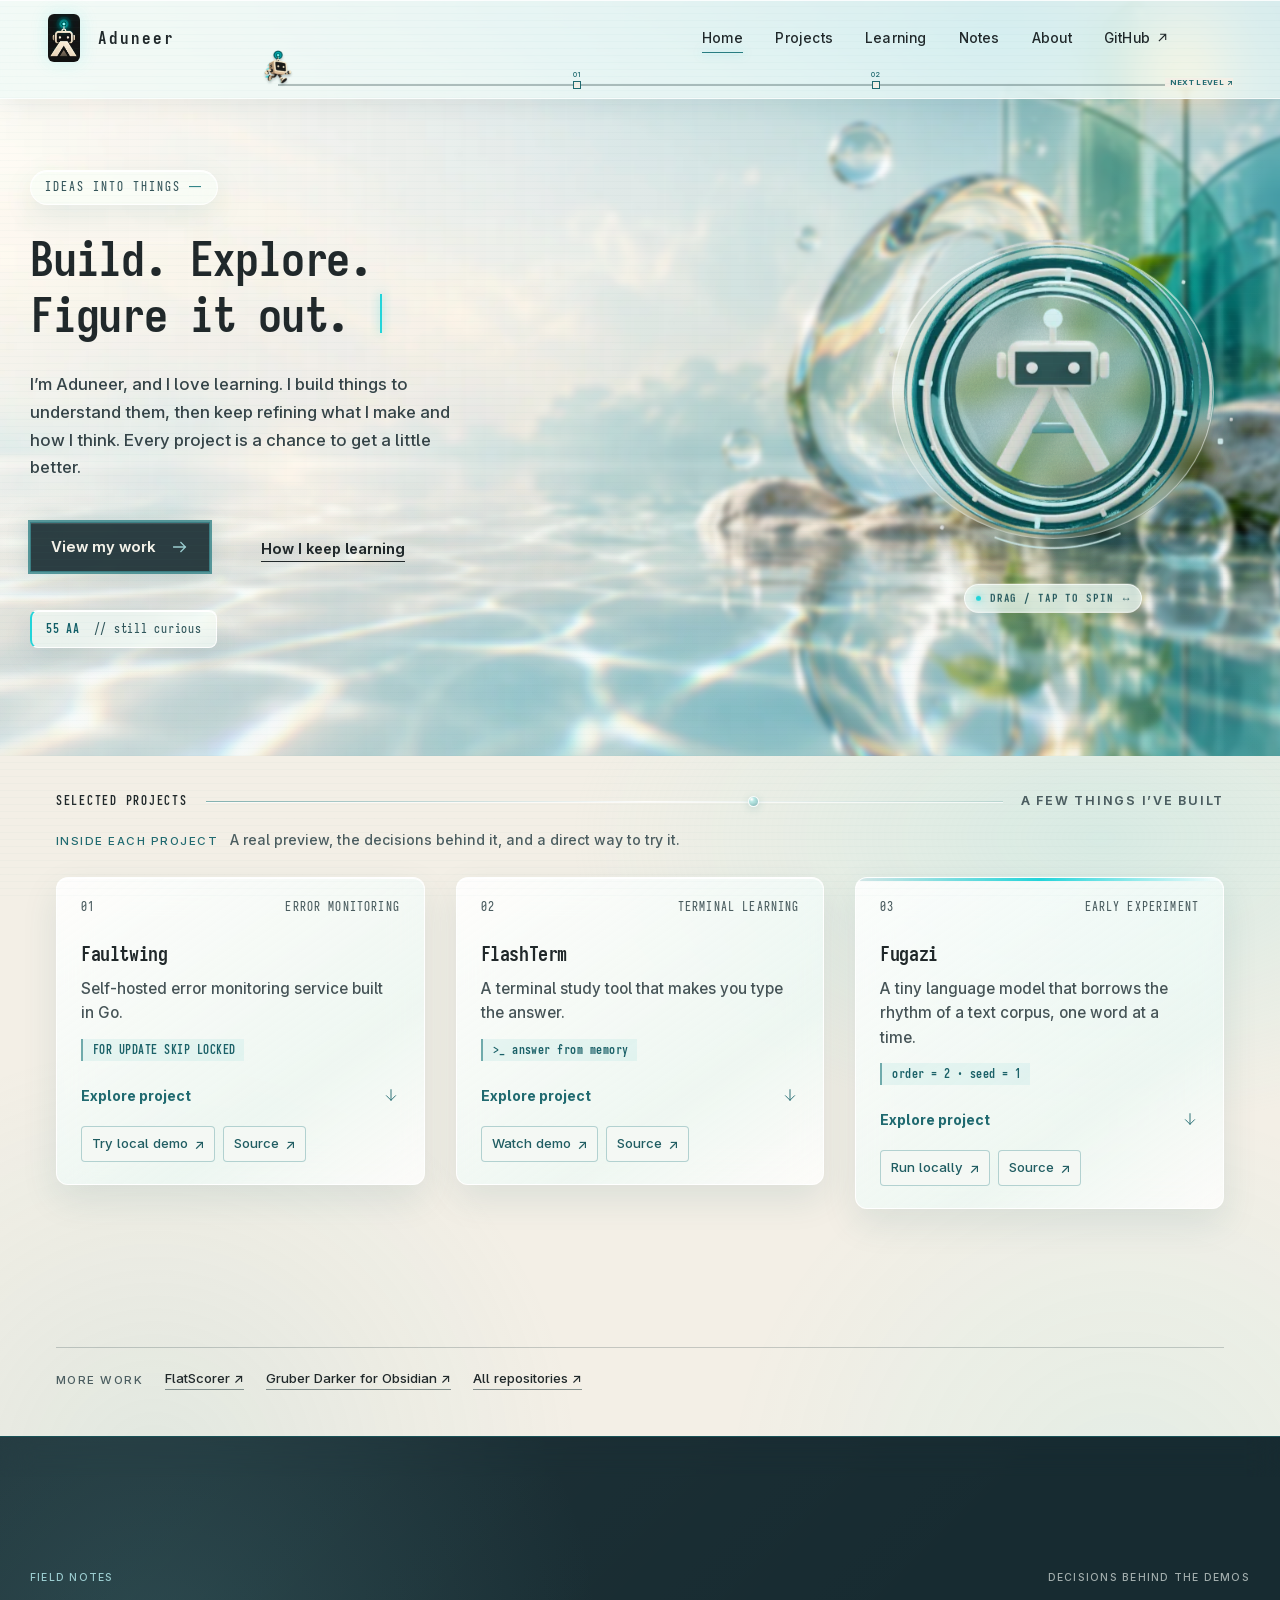
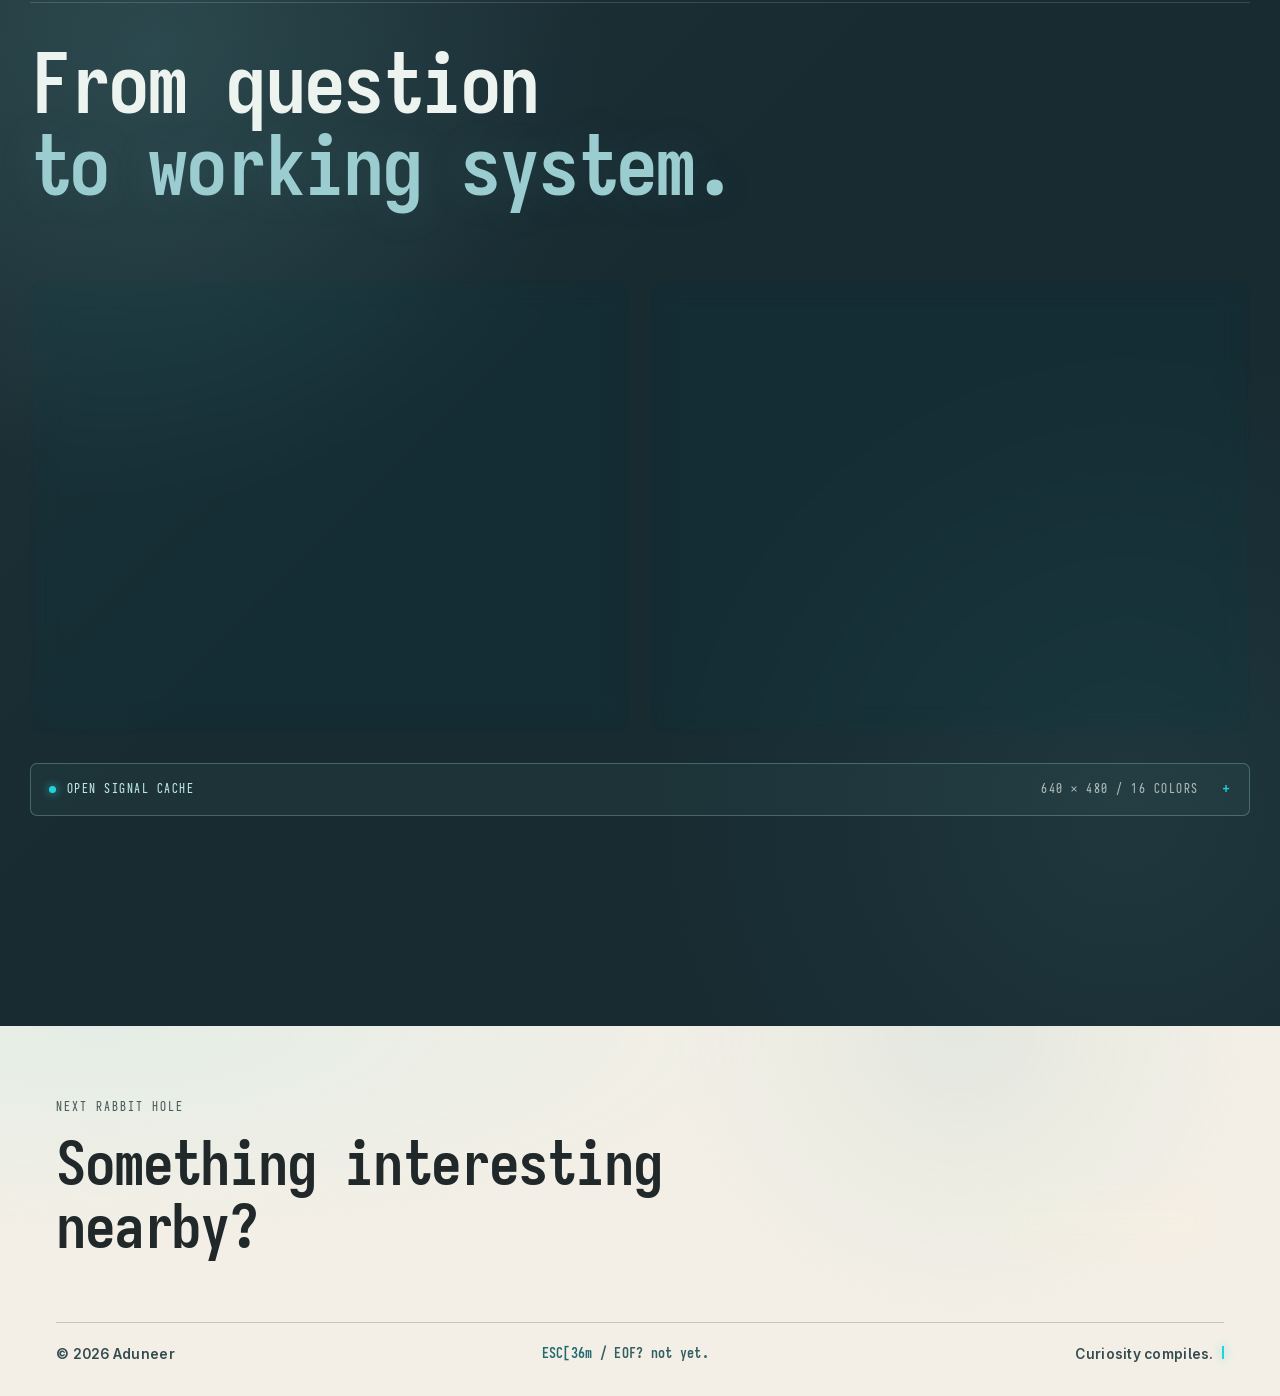
==== index.html @ bfccf795 "Launch personal site" ====
<!doctype html>
<html lang="en" class="no-js">
  <head>
    <meta charset="utf-8" />
    <meta name="viewport" content="width=device-width, initial-scale=1" />
    <meta
      name="description"
      content="Aduneer builds small tools, follows interesting questions, and keeps learning along the way. Explore projects and the work behind them."
    />
    <meta name="theme-color" content="#f3efe6" />
    <meta property="og:type" content="website" />
    <meta property="og:title" content="Aduneer — Build. Explore. Figure it out." />
    <meta
      property="og:description"
      content="Build. Learn. Repeat. Projects, questions, and the work behind them."
    />
    <meta property="og:url" content="https://aduneer.github.io/" />
    <meta property="og:image" content="https://aduneer.github.io/assets/aduneer-social-teal-1200.jpg" />
    <meta property="og:image:width" content="1200" />
    <meta property="og:image:height" content="630" />
    <meta property="og:image:alt" content="Aduneer's teal robot beside the words Build Learn Repeat" />
    <meta name="twitter:card" content="summary_large_image" />
    <link rel="canonical" href="https://aduneer.github.io/" />
    <link rel="icon" href="assets/favicon.svg" type="image/svg+xml" />
    <link rel="preload" href="assets/adwaita-sans.woff2" as="font" type="font/woff2" crossorigin />
    <link
      rel="preload"
      href="assets/aero-hero-1280.webp"
      as="image"
      type="image/webp"
      imagesrcset="assets/aero-hero-640.webp 640w, assets/aero-hero-960.webp 960w, assets/aero-hero-1280.webp 1280w, assets/aero-hero-1672.webp 1672w"
      imagesizes="100vw"
    />
    <link rel="stylesheet" href="styles.css" />
    <script src="script.js" defer></script>
    <title>Aduneer — Build. Explore. Figure it out.</title>
  </head>
  <body>
    <a class="skip-link" href="#main-content">Skip to content</a>

    <header class="site-header" data-header>
      <div class="nav-shell">
        <a class="brand" href="#home" aria-label="Aduneer home">
          <img
            class="brand-mark"
            src="assets/brand-mark-teal.webp"
            width="120"
            height="180"
            alt=""
          />
          <span class="brand-name">Aduneer</span>
        </a>

        <button
          class="menu-toggle"
          type="button"
          aria-controls="primary-navigation"
          aria-expanded="false"
          aria-label="Open navigation"
        >
          <span></span>
          <span></span>
        </button>

        <nav
          class="site-nav"
          id="primary-navigation"
          aria-label="Primary navigation"
        >
          <a href="#home" aria-current="location">Home</a>
          <a href="#projects">Projects</a>
          <a href="learning.html">Learning</a>
          <a href="#notes">Notes</a>
          <a href="#about-dialog" data-dialog-open="about-dialog">About</a>
          <a
            class="external-link"
            href="https://github.com/Aduneer"
            target="_blank"
            rel="noopener noreferrer"
          >
            GitHub
            <svg viewBox="0 0 12 12" aria-hidden="true">
              <path d="M2.5 9.5 9 3M4 2.5h5.5V8" />
            </svg>
            <span class="visually-hidden"> (opens in a new tab)</span>
          </a>
        </nav>
      </div>
      <div class="level-track" data-level-track aria-hidden="true">
        <div class="level-track-inner">
          <span class="level-track-fill" data-track-fill></span>
          <span class="level-stop" style="--stop: 33%"><i>01</i></span>
          <span class="level-stop" style="--stop: 66%"><i>02</i></span>
          <span class="level-finish">NEXT LEVEL ↗</span>
          <span class="mascot-runner" data-runner><img src="assets/mascot-runner-teal.webp" width="807" height="900" alt="" /></span>
        </div>
      </div>
    </header>

    <main id="main-content">
      <section class="hero" id="home" data-nav-section aria-labelledby="hero-title">
        <div class="hero-media" aria-hidden="true">
          <picture>
            <source
              type="image/webp"
              srcset="assets/aero-hero-640.webp 640w, assets/aero-hero-960.webp 960w, assets/aero-hero-1280.webp 1280w, assets/aero-hero-1672.webp 1672w"
              sizes="100vw"
            />
            <img
              src="assets/aero-hero-960.jpg"
              srcset="assets/aero-hero-640.jpg 640w, assets/aero-hero-960.jpg 960w, assets/aero-hero-1280.jpg 1280w, assets/aero-hero-1672.jpg 1672w"
              sizes="100vw"
              width="1672"
              height="941"
              alt=""
              fetchpriority="high"
              decoding="async"
            />
          </picture>
        </div>
        <div class="hero-pointer-light" aria-hidden="true"></div>
        <div class="hero-pixels" data-hero-pixels aria-hidden="true"></div>

        <div class="hero-content">
          <p class="eyebrow">Ideas into things <span>—</span></p>
          <h1 id="hero-title">
            <span class="hero-title-line">Build. Explore.</span>
            <span class="hero-title-line">
              Figure it out. <span class="cursor" aria-hidden="true"></span>
            </span>
          </h1>
          <p class="hero-intro">
            I’m Aduneer, and I love learning. I build things to understand
            them, then keep refining what I make and how I think. Every
            project is a chance to get a little better.
          </p>
          <div class="hero-actions">
            <a class="primary-button" href="#projects">
              View my work
              <svg viewBox="0 0 20 20" aria-hidden="true">
                <path d="M3 10h13M11 5l5 5-5 5" />
              </svg>
            </a>
            <a
              class="text-button"
              href="learning.html"
            >
              How I keep learning
            </a>
          </div>
          <p class="hero-trace"><abbr title="The 55 AA signature at the end of a legacy boot sector">55 AA</abbr><span>// still curious</span></p>
        </div>
        <div class="hero-core" data-hero-core>
          <button class="hero-core-spin" type="button" aria-label="Spin the glass signal core. Drag, tap, or use the arrow keys" data-hero-spin data-sprite="assets/hero-core-sprite.webp">
            <img src="assets/hero-core-poster.webp" width="480" height="480" alt="" draggable="false" />
            <span class="hero-core-frames" aria-hidden="true"></span>
          </button>
          <p class="hero-core-caption"><span class="hero-core-led" aria-hidden="true"></span> DRAG / TAP TO SPIN <span aria-hidden="true">↔</span></p>
        </div>
      </section>

      <section class="projects" id="projects" data-nav-section aria-labelledby="projects-title">
        <button class="rabbit-hole rabbit-left" type="button" data-rabbit aria-hidden="true" aria-label="Catch the rabbit" tabindex="-1"><img class="rabbit" src="assets/rabbit-peek.webp" width="360" height="359" alt="" /><span class="hole"></span></button>
        <div class="projects-shell">
          <div class="section-heading">
            <h2 id="projects-title">Selected projects</h2>
            <span class="section-rule" aria-hidden="true"></span>
            <p>A few things I’ve built</p>
          </div>

          <p class="project-prompt">
            <span>Inside each project</span>
            A real preview, the decisions behind it, and a direct way to try it.
          </p>

          <!-- Project claims are kept deliberately close to the public repository READMEs. -->
          <div class="project-grid">
            <article class="project-card">
              <details class="project-disclosure">
                <summary>
                  <span class="project-card-top">
                    <span class="project-number">01</span>
                    <span class="project-category">Error monitoring</span>
                  </span>
                  <h3>Faultwing</h3>
                  <span class="project-summary">
                    Self-hosted error monitoring service built in Go.
                  </span>
                  <span class="project-trace" aria-hidden="true">FOR UPDATE SKIP LOCKED</span>
                  <span class="project-explore">
                    Explore project
                    <svg viewBox="0 0 24 24" aria-hidden="true">
                      <path d="M12 5v14M6 13l6 6 6-6" />
                    </svg>
                  </span>
                </summary>

                <div class="project-details">
                  <p class="project-detail-intro">
                    <span>Why it exists</span>
                    Catch bugs before they infest production.
                  </p>

                  <figure class="project-screenshot">
                    <a href="assets/faultwing-dashboard.webp" target="_blank" rel="noopener noreferrer" aria-label="Open full-size Faultwing dashboard preview in a new tab"><img src="assets/faultwing-dashboard.webp" width="1280" height="762" loading="lazy" decoding="async" alt="Faultwing dashboard with the issue terrarium, issue list, and selected error details" /></a>
                    <figcaption>Faultwing’s local demo dashboard</figcaption>
                  </figure>

                  <div class="project-visual">
                    <p class="visual-label" id="faultwing-flow-label">
                      From exception to issue
                    </p>
                    <ol class="project-flow" aria-labelledby="faultwing-flow-label">
                      <li><span>01</span><strong>App / SDK</strong></li>
                      <li><span>02</span><strong>Go API</strong></li>
                      <li><span>03</span><strong>Worker</strong></li>
                      <li><span>04</span><strong>Issue</strong></li>
                    </ol>
                  </div>

                  <dl class="project-facts">
                    <div>
                      <dt>Built around</dt>
                      <dd>
                        A Go API and worker, PostgreSQL, a React dashboard, and
                        small Go, Python, and Node.js clients.
                      </dd>
                    </div>
                    <div>
                      <dt>Includes</dt>
                      <dd>
                        Error grouping, issue states, realtime dashboard
                        refreshes, and stack-frame links for common editors.
                      </dd>
                    </div>
                    <div>
                      <dt>Current scope</dt>
                      <dd>
                        An early-stage learning project. The local workflow is
                        complete; production deployment and security hardening
                        are not.
                      </dd>
                    </div>
                  </dl>

                </div>
              </details>
              <div class="project-actions">
                <a href="https://github.com/Aduneer/Faultwing#explore-without-an-api" target="_blank" rel="noopener noreferrer">Try local demo <span aria-hidden="true">↗</span><span class="visually-hidden"> (opens in a new tab)</span></a>
                <a href="https://github.com/Aduneer/Faultwing" target="_blank" rel="noopener noreferrer">Source <span aria-hidden="true">↗</span><span class="visually-hidden"> (opens in a new tab)</span></a>
              </div>
            </article>

            <article class="project-card">
              <details class="project-disclosure">
                <summary>
                  <span class="project-card-top">
                    <span class="project-number">02</span>
                    <span class="project-category">Terminal learning</span>
                  </span>
                  <h3>FlashTerm</h3>
                  <span class="project-summary">
                    A terminal study tool that makes you type the answer.
                  </span>
                  <span class="project-trace" aria-hidden="true">&gt;_ answer from memory</span>
                  <span class="project-explore">
                    Explore project
                    <svg viewBox="0 0 24 24" aria-hidden="true">
                      <path d="M12 5v14M6 13l6 6 6-6" />
                    </svg>
                  </span>
                </summary>

                <div class="project-details">
                  <p class="project-detail-intro">
                    <span>Why it exists</span>
                    No multiple choice and no self-grading: produce the answer,
                    or keep working on it.
                  </p>

                  <figure class="project-screenshot project-screenshot-terminal">
                    <a href="assets/flashterm-demo.gif" target="_blank" rel="noopener noreferrer" aria-label="Watch the full FlashTerm demo in a new tab"><img src="assets/flashterm-poster.webp" width="900" height="600" loading="lazy" decoding="async" alt="FlashTerm review showing a Spanish vocabulary card, typed answer, and correct result" /></a>
                    <figcaption>A real review session · click to watch the demo</figcaption>
                  </figure>

                  <div class="project-visual">
                    <p class="visual-label" id="review-schedule-label">
                      Five-box review schedule
                    </p>
                    <ol class="review-track" aria-labelledby="review-schedule-label">
                      <li><span>Box 1</span><strong>1 day</strong></li>
                      <li><span>Box 2</span><strong>3 days</strong></li>
                      <li><span>Box 3</span><strong>7 days</strong></li>
                      <li><span>Box 4</span><strong>14 days</strong></li>
                      <li><span>Box 5</span><strong>30 days</strong></li>
                    </ol>
                  </div>

                  <dl class="project-facts">
                    <div>
                      <dt>Built around</dt>
                      <dd>
                        A C++17 terminal application using plain-text decks and
                        no third-party dependencies.
                      </dd>
                    </div>
                    <div>
                      <dt>Includes</dt>
                      <dd>
                        Leitner scheduling, reverse review, typo tolerance,
                        hints, undo, tags, and progress statistics.
                      </dd>
                    </div>
                    <div>
                      <dt>Deck format</dt>
                      <dd>
                        Custom CSV decks, cloze deletion, and optional image or
                        audio support without a required service account.
                      </dd>
                    </div>
                  </dl>

                </div>
              </details>
              <div class="project-actions">
                <a href="https://github.com/Aduneer/FlashTerm/blob/main/demo/demo.gif" target="_blank" rel="noopener noreferrer">Watch demo <span aria-hidden="true">↗</span><span class="visually-hidden"> (opens in a new tab)</span></a>
                <a href="https://github.com/Aduneer/FlashTerm" target="_blank" rel="noopener noreferrer">Source <span aria-hidden="true">↗</span><span class="visually-hidden"> (opens in a new tab)</span></a>
              </div>
            </article>

            <article class="project-card project-card-experiment">
              <details class="project-disclosure">
                <summary>
                  <span class="project-card-top">
                    <span class="project-number">03</span>
                    <span class="project-category">Early experiment</span>
                  </span>
                  <h3>Fugazi</h3>
                  <span class="project-summary">
                    A tiny language model that borrows the rhythm of a text
                    corpus, one word at a time.
                  </span>
                  <span class="project-trace" aria-hidden="true">order = 2 · seed = 1</span>
                  <span class="project-explore">
                    Explore project
                    <svg viewBox="0 0 24 24" aria-hidden="true">
                      <path d="M12 5v14M6 13l6 6 6-6" />
                    </svg>
                  </span>
                </summary>

                <div class="project-details">
                  <p class="project-detail-intro">
                    <span>Why it exists</span>
                    An early step into AI and ML: seeing what a small,
                    understandable text model can generate.
                  </p>

                  <figure class="project-screenshot project-screenshot-code">
                    <div class="fugazi-terminal">
                      <div class="fugazi-terminal-bar" aria-hidden="true"><span></span><span></span><span></span><strong>FUGAZI / SAMPLE RUN</strong></div>
                      <pre><code><span>$</span> python -m fugazi --seed 1 --sentences 3
We built a platform. Platforms are wonderful because they can do anything.</code></pre>
                    </div>
                    <figcaption>Excerpt from a reproducible run on the bundled sample corpus</figcaption>
                  </figure>

                  <div class="project-visual">
                    <p class="visual-label" id="fugazi-flow-label">From corpus to sentence</p>
                    <ol class="project-flow" aria-labelledby="fugazi-flow-label">
                      <li><span>01</span><strong>Corpus</strong></li>
                      <li><span>02</span><strong>Tokens</strong></li>
                      <li><span>03</span><strong>Contexts</strong></li>
                      <li><span>04</span><strong>Next word</strong></li>
                    </ol>
                  </div>

                  <dl class="project-facts">
                    <div>
                      <dt>Mechanism</dt>
                      <dd>
                        A word-level Markov chain that samples from the words
                        observed after each context in the corpus.
                      </dd>
                    </div>
                    <div>
                      <dt>Includes</dt>
                      <dd>
                        Seeded repeatable runs, a cache keyed to corpus
                        metadata, and clear errors for unusable input.
                      </dd>
                    </div>
                    <div>
                      <dt>Scope</dt>
                      <dd>
                        A classical n-gram experiment that runs on Python's
                        standard library, with its limitations documented.
                      </dd>
                    </div>
                  </dl>

                </div>
              </details>
              <div class="project-actions">
                <a href="https://github.com/Aduneer/Fugazi-bot#usage" target="_blank" rel="noopener noreferrer">Run locally <span aria-hidden="true">↗</span><span class="visually-hidden"> (opens in a new tab)</span></a>
                <a href="https://github.com/Aduneer/Fugazi-bot" target="_blank" rel="noopener noreferrer">Source <span aria-hidden="true">↗</span><span class="visually-hidden"> (opens in a new tab)</span></a>
              </div>
            </article>
          </div>
          <button class="rabbit-hole rabbit-inline" type="button" data-rabbit aria-hidden="true" aria-label="Catch the rabbit" tabindex="-1"><img class="rabbit" src="assets/rabbit-peek.webp" width="360" height="359" alt="" /><span class="hole"></span></button>
          <div class="more-work">
            <span>More work</span>
            <a href="https://github.com/Aduneer/FlatScorer" target="_blank" rel="noopener noreferrer">FlatScorer <span aria-hidden="true">↗</span><span class="visually-hidden"> (opens in a new tab)</span></a>
            <a href="https://github.com/Aduneer/gruber-darker-obsidian" target="_blank" rel="noopener noreferrer">Gruber Darker for Obsidian <span aria-hidden="true">↗</span><span class="visually-hidden"> (opens in a new tab)</span></a>
            <a href="https://github.com/Aduneer?tab=repositories" target="_blank" rel="noopener noreferrer">All repositories <span aria-hidden="true">↗</span><span class="visually-hidden"> (opens in a new tab)</span></a>
          </div>
        </div>
      </section>

      <section class="interlude" id="notes" data-nav-section aria-labelledby="interlude-title">
        <button class="rabbit-hole rabbit-right" type="button" data-rabbit aria-hidden="true" aria-label="Catch the rabbit" tabindex="-1"><img class="rabbit" src="assets/rabbit-peek.webp" width="360" height="359" alt="" /><span class="hole"></span></button>
        <div class="signal-strip" aria-hidden="true">
          <div class="signal-track">
            <div class="signal-group">
              <span>Build small</span><i>✦</i>
              <span>Break it</span><i>✦</i>
              <span>Read the source</span><i>✦</i>
              <span>Follow the signal</span><i>✦</i>
              <span>Ask why</span><i>✦</i>
              <span>Keep learning</span><i>✦</i>
              <span>Try again</span><i>✦</i>
              <span>Make it better</span><i>✦</i>
            </div>
            <div class="signal-group">
              <span>Build small</span><i>✦</i>
              <span>Break it</span><i>✦</i>
              <span>Read the source</span><i>✦</i>
              <span>Follow the signal</span><i>✦</i>
              <span>Ask why</span><i>✦</i>
              <span>Keep learning</span><i>✦</i>
              <span>Try again</span><i>✦</i>
              <span>Make it better</span><i>✦</i>
            </div>
          </div>
        </div>

        <div class="interlude-shell">
          <div class="interlude-kicker reveal">
            <p>Field notes</p>
            <span>Decisions behind the demos</span>
          </div>

          <h2 id="interlude-title" class="reveal" style="--reveal-delay: 80ms">
            From question<br />
            <span>to working system.</span>
          </h2>

          <div class="field-notes">
            <article class="field-note reveal" style="--reveal-delay: 120ms">
              <div class="field-note-index"><span>01 / Faultwing</span><span aria-hidden="true">↗</span></div>
              <div class="field-note-line" aria-hidden="true"><span></span><span></span><span></span></div>
              <h3>Let the worker do the grouping.</h3>
              <p>An incoming exception becomes a durable PostgreSQL job. A Go worker fingerprints and groups it into an issue; workers can claim jobs concurrently with <code>FOR UPDATE SKIP LOCKED</code>. The dashboard refreshes from the authoritative API.</p>
              <a href="https://github.com/Aduneer/Faultwing/blob/main/docs/architecture.md" target="_blank" rel="noopener noreferrer">Read the architecture <span aria-hidden="true">↗</span><span class="visually-hidden"> (opens in a new tab)</span></a>
            </article>

            <article class="field-note reveal" style="--reveal-delay: 190ms">
              <div class="field-note-index"><span>02 / Fugazi</span><span aria-hidden="true">↗</span></div>
              <div class="field-note-chain" aria-hidden="true"><span>two words</span><i>→</i><span>weighted choice</span><i>→</i><span>next word</span></div>
              <h3>The chain remembers only its previous words.</h3>
              <p>Fugazi counts what follows each short context, then samples a path through those transitions. Starting at sentence openings and fixing the random seed make the output easier to read and reproduce. It was one of the experiments that drew me into language modeling.</p>
              <a href="https://github.com/Aduneer/Fugazi-bot#how-it-works" target="_blank" rel="noopener noreferrer">Read how it works <span aria-hidden="true">↗</span><span class="visually-hidden"> (opens in a new tab)</span></a>
            </article>
          </div>

          <details class="signal-cache reveal">
            <summary>
              <span class="signal-cache-led" aria-hidden="true"></span>
              <span>Open signal cache</span>
              <span class="signal-cache-spec">640 × 480 / 16 colors</span>
              <span class="signal-cache-arrow" aria-hidden="true">+</span>
            </summary>
            <div class="signal-cache-screen">
              <p class="signal-cache-command"><span aria-hidden="true">&gt;</span> build / learn / repeat</p>
              <p>A small nod to Terry A. Davis and the handmade world of <a href="https://templeos.org/" target="_blank" rel="noopener noreferrer">TempleOS<span class="visually-hidden"> (opens in a new tab)</span></a>.</p>
              <p class="signal-cache-echo">the pixels glow in the dark<span aria-hidden="true">_</span></p>
            </div>
          </details>
          <button class="rabbit-hole rabbit-inline" type="button" data-rabbit aria-hidden="true" aria-label="Catch the rabbit" tabindex="-1"><img class="rabbit" src="assets/rabbit-peek.webp" width="360" height="359" alt="" /><span class="hole"></span></button>
        </div>
      </section>
    </main>

    <footer class="site-footer">
      <div class="footer-shell">
        <div class="footer-invite reveal">
          <div>
            <p class="eyebrow">Next rabbit hole</p>
            <h2>Something interesting nearby?</h2>
          </div>
          <a
            class="footer-cta"
            href="https://github.com/Aduneer"
            target="_blank"
            rel="noopener noreferrer"
          >
            <span>Find me on GitHub</span>
            <svg viewBox="0 0 24 24" aria-hidden="true">
              <path d="M5 19 19 5M8 5h11v11" />
            </svg>
            <span class="visually-hidden"> (opens in a new tab)</span>
          </a>
        </div>

        <div class="footer-meta">
          <p>© <span id="year">2026</span> Aduneer</p>
          <p class="footer-annotation"><span>ESC[36m</span> / EOF? not yet.</p>
          <p>Curiosity compiles. <span class="footer-cursor" aria-hidden="true"></span></p>
        </div>
      </div>
    </footer>

    <dialog class="info-dialog" id="about-dialog" aria-labelledby="about-title">
      <div class="dialog-shell">
        <form method="dialog">
          <button class="dialog-close" type="submit" aria-label="Close about dialog">×</button>
        </form>
        <picture>
          <source
            type="image/webp"
            srcset="assets/aduneer-avatar-teal-176.webp 176w, assets/aduneer-avatar-teal-264.webp 264w"
            sizes="88px"
          />
          <img
            class="dialog-avatar"
            src="assets/aduneer-avatar-teal.png"
            width="176"
            height="176"
            alt="Aduneer's robot avatar"
            loading="lazy"
            decoding="async"
          />
        </picture>
        <p class="eyebrow">Still following the rabbit hole</p>
        <h2 id="about-title">Curious about how things work.</h2>
        <p>
          I love learning, and building is how I make it stick. I try things,
          break them, understand why, and make the next version better.
        </p>
        <p>
          Right now I’m exploring Go, C++, Python, data, AI, systems, and
          operating systems. There is no fixed niche — just the next
          interesting problem.
        </p>
        <a
          class="dialog-link"
          href="https://github.com/Aduneer"
          target="_blank"
          rel="noopener noreferrer"
        >
          More on GitHub
          <span class="visually-hidden"> (opens in a new tab)</span>
          <svg viewBox="0 0 16 16" aria-hidden="true">
            <path d="M3 13 13 3M5 3h8v8" />
          </svg>
        </a>
      </div>
    </dialog>

  </body>
</html>
---- styles.css ----
@font-face {
  font-family: "Aduneer Sans";
  src: url("assets/adwaita-sans.woff2") format("woff2");
  font-style: normal;
  font-weight: 400 800;
  font-display: swap;
}

@font-face {
  font-family: "Aduneer Iosevka";
  src: url("assets/iosevka-medium.woff2") format("woff2");
  font-style: normal;
  font-weight: 500;
  font-display: swap;
}

@font-face {
  font-family: "Aduneer Iosevka";
  src: url("assets/iosevka-bold.woff2") format("woff2");
  font-style: normal;
  font-weight: 700;
  font-display: swap;
}

:root {
  --paper: #f3efe6;
  --paper-deep: #e5e9e5;
  --ink: #20282a;
  --muted: #4b5d60;
  --accent: #287d82;
  --accent-light: #9bcdd0;
  --signal: #22d4d9;
  --focus: #206a70;
  --line: rgba(28, 53, 57, 0.22);
  --font-ui: "Aduneer Sans", Inter, system-ui, sans-serif;
  --font-mono: "Aduneer Iosevka", ui-monospace, "SFMono-Regular", "Cascadia Code", Menlo,
    Monaco, Consolas, "Liberation Mono", monospace;
  --page-width: 1220px;
}

*,
*::before,
*::after {
  box-sizing: border-box;
}

html {
  scroll-behavior: smooth;
  scroll-padding-top: 7rem;
}

body {
  min-width: 320px;
  margin: 0;
  overflow-x: hidden;
  background: var(--paper);
  color: var(--ink);
  font-family: var(--font-ui);
  font-size: 16px;
  font-weight: 500;
  text-rendering: optimizeLegibility;
}

h1,
h2,
h3,
code,
.brand-name,
.eyebrow,
.hero-trace,
.project-number,
.project-category,
.project-trace,
.field-note-index,
.footer-annotation,
.milestone-index,
.orbit-label,
.signal-cache {
  font-family: var(--font-mono);
}

body::after {
  position: fixed;
  inset: 0;
  z-index: 30;
  background: repeating-linear-gradient(180deg, transparent 0 6px, rgba(95, 158, 159, 0.03) 6px 7px);
  content: "";
  pointer-events: none;
}

@media (prefers-contrast: more), (forced-colors: active), print {
  body::after { display: none; }
}

body.nav-open,
body.modal-open {
  overflow: hidden;
}

button,
a {
  font: inherit;
}

button {
  color: inherit;
}

a {
  color: inherit;
  text-decoration: none;
}

img,
svg {
  display: block;
}

img {
  max-width: 100%;
}

::selection {
  background: var(--accent);
  color: #fffdf7;
}

:focus-visible {
  outline: 2px solid var(--focus);
  outline-offset: 4px;
}

.visually-hidden {
  position: absolute !important;
  width: 1px !important;
  height: 1px !important;
  padding: 0 !important;
  overflow: hidden !important;
  clip: rect(0, 0, 0, 0) !important;
  white-space: nowrap !important;
  border: 0 !important;
}

.skip-link {
  position: fixed;
  top: 12px;
  left: 12px;
  z-index: 100;
  padding: 10px 14px;
  transform: translateY(-150%);
  border: 1px solid var(--ink);
  background: var(--paper);
  font-size: 0.75rem;
  transition: transform 160ms ease;
}

.skip-link:focus {
  transform: translateY(0);
}

.site-header {
  position: fixed;
  inset: 0 0 auto;
  z-index: 20;
  isolation: isolate;
  padding: 14px clamp(1.25rem, 4vw, 3rem);
  border-bottom: 1px solid rgba(255, 255, 255, 0.72);
  background: rgba(239, 250, 247, 0.76);
  box-shadow:
    inset 0 1px 0 rgba(255, 255, 255, 0.84),
    0 5px 24px rgba(25, 54, 58, 0.08);
  backdrop-filter: blur(22px) saturate(145%);
  -webkit-backdrop-filter: blur(22px) saturate(145%);
  transition: box-shadow 220ms ease, background-color 220ms ease;
}

.site-header.is-scrolled {
  background: rgba(239, 250, 247, 0.9);
  box-shadow: 0 12px 32px rgba(25, 54, 58, 0.14);
}

.nav-shell {
  position: relative;
  z-index: 1;
  display: flex;
  align-items: center;
  width: min(100%, var(--page-width));
  min-height: 48px;
  margin: 0 auto;
}

.brand {
  display: inline-flex;
  align-items: center;
  gap: 18px;
  border-radius: 4px;
}

.brand-mark {
  width: 32px;
  height: 48px;
  border-radius: 6px;
  object-fit: cover;
  box-shadow: 0 0 18px rgba(34, 212, 217, 0.18);
}

.brand-name {
  font-size: 1.05rem;
  font-weight: 700;
  letter-spacing: 0.12em;
}

.site-nav {
  display: flex;
  align-items: center;
  gap: clamp(1.25rem, 2.5vw, 2.35rem);
  margin-right: clamp(0rem, 5vw, 4.5rem);
  margin-left: auto;
}

.site-nav a,
.nav-link {
  position: relative;
  padding: 8px 0;
  border: 0;
  background: none;
  cursor: pointer;
  font-size: 0.86rem;
  line-height: 1.2;
  letter-spacing: 0.015em;
}

.site-nav a::after,
.nav-link::after {
  position: absolute;
  right: 0;
  bottom: 1px;
  left: 0;
  height: 1px;
  transform: scaleX(0);
  transform-origin: right;
  background: var(--accent);
  box-shadow: 0 0 10px rgba(34, 212, 217, 0.56);
  content: "";
  transition: transform 180ms ease;
}

.site-nav a:hover::after,
.site-nav a:focus-visible::after,
.nav-link:hover::after,
.nav-link:focus-visible::after,
.site-nav a[aria-current]::after {
  transform: scaleX(1);
  transform-origin: left;
}

.external-link {
  display: inline-flex;
  align-items: center;
  gap: 7px;
}

.external-link svg {
  width: 11px;
  height: 11px;
  fill: none;
  stroke: currentColor;
  stroke-linecap: square;
  stroke-width: 1.2;
}

.menu-toggle {
  display: none;
}

.hero {
  position: relative;
  isolation: isolate;
  min-height: 720px;
  overflow: hidden;
  background: #e4f4f2;
}

.hero-media,
.hero-media img,
.hero::after {
  position: absolute;
  inset: 0;
}

.hero-media {
  z-index: -2;
  transform: translate3d(var(--media-x, 0px), var(--media-y, 0px), 0) scale(1.035);
  transform-origin: center;
}

.hero-media img {
  width: 100%;
  height: 100%;
  object-fit: cover;
  object-position: center center;
  filter: blur(2.5px) saturate(1.06) contrast(1.01);
  transform: scale(1.025);
}

.hero-pointer-light {
  position: absolute;
  inset: 0;
  z-index: 0;
  background: radial-gradient(
    360px circle at var(--pointer-x, 50%) var(--pointer-y, 50%),
    rgba(117, 207, 207, 0.35),
    rgba(219, 246, 243, 0.12) 38%,
    transparent 72%
  );
  mix-blend-mode: soft-light;
  opacity: 0;
  pointer-events: none;
  transition: opacity 300ms ease;
}

.hero.has-pointer .hero-pointer-light {
  opacity: 1;
}

.hero-pixels {
  position: absolute;
  inset: 0;
  z-index: 0;
  overflow: hidden;
  pointer-events: none;
}

.hero-pixel {
  position: absolute;
  width: var(--pixel-size);
  height: var(--pixel-size);
  left: var(--pixel-x);
  top: var(--pixel-y);
  background: var(--pixel-color);
  box-shadow: 0 0 12px var(--pixel-color);
  animation: pixel-fade 560ms steps(5, end) both;
}

.hero::after {
  z-index: -1;
  background:
    linear-gradient(
      90deg,
      rgba(250, 254, 251, 0.2) 0%,
      rgba(237, 250, 247, 0.08) 48%,
      transparent 100%
    ),
    linear-gradient(0deg, rgba(25, 51, 57, 0.04), transparent 38%);
  content: "";
  pointer-events: none;
}

.hero-content {
  position: relative;
  z-index: 1;
  width: min(100%, var(--page-width));
  margin: 0 auto;
  padding: 170px 0 108px;
}

.eyebrow {
  margin: 0 0 28px;
  color: var(--muted);
  font-size: 0.78rem;
  line-height: 1.2;
  letter-spacing: 0.16em;
  text-transform: uppercase;
}

.eyebrow span {
  display: inline-block;
  margin-left: 8px;
  color: var(--ink);
}

.hero .eyebrow {
  display: inline-flex;
  align-items: center;
  padding: 9px 14px;
  border: 1px solid rgba(255, 255, 255, 0.9);
  border-radius: 999px;
  background: rgba(247, 255, 251, 0.63);
  box-shadow:
    inset 0 1px 0 rgba(255, 255, 255, 0.95),
    0 10px 30px rgba(40, 125, 130, 0.11);
  color: #36565b;
  backdrop-filter: blur(12px) saturate(135%);
  -webkit-backdrop-filter: blur(12px) saturate(135%);
}

.hero .eyebrow span { color: var(--accent); }

.hero h1 {
  max-width: 670px;
  margin: 0;
  font-size: clamp(3rem, 3.7vw, 3.6rem);
  font-weight: 700;
  line-height: 1.16;
  letter-spacing: -0.025em;
}

.hero-title-line {
  display: block;
  white-space: nowrap;
}

.cursor,
.footer-cursor {
  display: inline-block;
  width: 2px;
  height: 0.82em;
  margin-left: 8px;
  vertical-align: -0.03em;
  background: var(--signal);
  box-shadow: 0 0 10px rgba(34, 212, 217, 0.72);
  animation: cursor-blink 1.1s steps(1, end) infinite;
}

.hero-intro {
  max-width: 440px;
  margin: 27px 0 0;
  color: #354448;
  font-size: 1.05rem;
  line-height: 1.65;
}

.hero-actions {
  display: flex;
  align-items: center;
  gap: clamp(2rem, 4vw, 3.5rem);
  margin-top: 40px;
}

.hero-trace {
  width: fit-content;
  margin: 38px 0 0;
  display: flex;
  align-items: center;
  gap: 14px;
  padding: 10px 14px;
  border: 1px solid rgba(255, 255, 255, 0.88);
  border-left: 2px solid var(--signal);
  border-radius: 8px;
  background: rgba(247, 255, 251, 0.62);
  box-shadow: inset 0 1px 0 rgba(255, 255, 255, 0.95), 0 12px 28px rgba(25, 93, 98, 0.1);
  color: #31575c;
  font-size: 0.78rem;
  letter-spacing: 0.06em;
  backdrop-filter: blur(18px) saturate(145%);
  -webkit-backdrop-filter: blur(18px) saturate(145%);
}

.hero-trace abbr { color: #125f68; font-weight: 700; text-decoration: none; cursor: help; }
.hero-trace span { color: #31575c; }

.hero-core {
  position: absolute;
  top: 50%;
  right: max(24px, calc((100vw - var(--page-width)) / 2 + 5px));
  z-index: 2;
  width: clamp(300px, 30vw, 430px);
  transform: translateY(-43%);
  text-align: center;
}

.hero-core::before {
  position: absolute;
  inset: 11% 8% 18%;
  z-index: -1;
  border: 1px solid rgba(255, 255, 255, .56);
  border-radius: 50%;
  background: radial-gradient(circle, rgba(238, 253, 250, .72), rgba(223, 248, 246, .34) 58%, rgba(226, 250, 247, .05) 74%);
  box-shadow: 0 26px 70px rgba(27, 104, 112, .12), inset 0 1px 0 rgba(255, 255, 255, .82);
  backdrop-filter: blur(9px) saturate(130%);
  -webkit-backdrop-filter: blur(9px) saturate(130%);
  content: "";
  pointer-events: none;
}

.hero-core-spin {
  position: relative;
  display: block;
  width: 100%;
  aspect-ratio: 1;
  padding: 0;
  border: 0;
  border-radius: 50%;
  background: transparent;
  cursor: grab;
  touch-action: pan-y;
  -webkit-tap-highlight-color: transparent;
}

.hero-core-spin:active { cursor: grabbing; }
.hero-core-spin:focus-visible { outline: 3px solid var(--focus); outline-offset: -10px; }
.hero-core-spin img,
.hero-core-frames { position: absolute; inset: 0; width: 100%; height: 100%; }
.hero-core-spin img { object-fit: contain; filter: drop-shadow(0 24px 22px rgba(32, 88, 92, .2)); }
.hero-core-frames {
  opacity: 0;
  background-repeat: no-repeat;
  background-size: 600% 600%;
  background-position: var(--frame-x, 0%) var(--frame-y, 0%);
  filter: drop-shadow(0 24px 22px rgba(32, 88, 92, .2));
}
.hero-core.is-ready .hero-core-frames { opacity: 1; }
.hero-core.is-ready .hero-core-spin img { opacity: 0; }
.hero-core-caption {
  display: inline-flex;
  align-items: center;
  gap: 9px;
  margin: -11px 0 0;
  padding: 7px 11px;
  border: 1px solid rgba(255, 255, 255, .78);
  border-radius: 999px;
  background: rgba(239, 253, 249, .72);
  color: #24575c;
  font: 700 .69rem/1.2 var(--font-mono);
  letter-spacing: .08em;
  backdrop-filter: blur(12px);
  -webkit-backdrop-filter: blur(12px);
}
.hero-core-led { width: 5px; height: 5px; border-radius: 50%; background: var(--signal); box-shadow: 0 0 8px var(--signal); }
.no-js .hero-core-spin { cursor: default; pointer-events: none; }
.no-js .hero-core-caption { display: none; }
.hero-core.is-static .hero-core-spin { cursor: default; }
.hero-core.is-static .hero-core-caption { display: none; }

.primary-button {
  display: inline-flex;
  align-items: center;
  justify-content: center;
  gap: 15px;
  min-width: 180px;
  min-height: 50px;
  padding: 12px 20px;
  border: 1px solid rgba(61, 139, 144, 0.82);
  background: rgba(23, 43, 48, 0.9);
  box-shadow:
    inset 0 1px 0 rgba(255, 255, 255, 0.12),
    0 0 0 2px rgba(40, 125, 130, 0.75),
    0 0 24px rgba(40, 125, 130, 0.2);
  color: #f4f2e9;
  font-size: 0.92rem;
  font-weight: 650;
  backdrop-filter: blur(16px) saturate(130%);
  -webkit-backdrop-filter: blur(16px) saturate(130%);
  transition:
    transform 180ms ease,
    box-shadow 180ms ease,
    background-color 180ms ease;
}

.primary-button svg {
  width: 18px;
  height: 18px;
  fill: none;
  stroke: var(--accent-light);
  stroke-linecap: square;
  stroke-width: 1.4;
  transition: transform 180ms ease;
}

.primary-button:hover,
.primary-button:focus-visible {
  transform: translateY(-2px);
  background: #19363b;
  box-shadow:
    0 0 0 3px rgba(40, 125, 130, 0.9),
    0 8px 28px rgba(40, 125, 130, 0.25);
}

.primary-button:hover svg {
  transform: translateX(3px);
}

.text-button {
  position: relative;
  padding: 7px 0 5px;
  border: 0;
  background: none;
  cursor: pointer;
  font-size: 0.9rem;
  font-weight: 650;
}

.text-button::after {
  position: absolute;
  right: 0;
  bottom: 0;
  left: 0;
  height: 1px;
  background: currentColor;
  content: "";
  transition: transform 180ms ease;
  transform-origin: left;
}

.text-button:hover::after {
  transform: scaleX(0.55);
}

.projects {
  position: relative;
  padding: 38px clamp(1.25rem, 5vw, 3.5rem) 46px;
  overflow: hidden;
  background:
    radial-gradient(ellipse at 86% 12%, rgba(164, 226, 222, 0.35), transparent 34%),
    radial-gradient(circle at 12% 105%, rgba(110, 181, 181, 0.13), transparent 32%),
    radial-gradient(circle at 88% 110%, rgba(34, 212, 217, 0.08), transparent 30%),
    var(--paper);
}

.projects::before {
  position: absolute;
  top: 114px;
  right: clamp(12px, 3vw, 65px);
  width: 68px;
  height: 68px;
  border: 1px solid rgba(255, 255, 255, 0.88);
  border-radius: 50%;
  background: radial-gradient(circle at 28% 22%, rgba(255, 255, 255, 0.98) 3%, rgba(215, 249, 245, 0.7) 24%, rgba(76, 165, 170, 0.24) 70%, rgba(255, 255, 255, 0.84) 82%);
  box-shadow:
    inset -7px -9px 15px rgba(33, 122, 130, 0.12),
    0 12px 26px rgba(40, 125, 130, 0.11);
  opacity: 0.68;
  content: "";
  pointer-events: none;
}

.projects-shell,
.footer-shell {
  width: min(100%, var(--page-width));
  margin: 0 auto;
}

.section-heading {
  display: grid;
  grid-template-columns: auto minmax(80px, 1fr) auto;
  align-items: center;
  gap: 18px;
}

.section-heading h2,
.section-heading p {
  margin: 0;
  font-size: 0.78rem;
  font-weight: 650;
  line-height: 1.2;
  letter-spacing: 0.14em;
  text-transform: uppercase;
}

.section-heading p {
  color: var(--muted);
}

.section-rule {
  position: relative;
  height: 1px;
  background: linear-gradient(90deg, rgba(40, 125, 130, 0.55), rgba(255, 255, 255, 0.85) 55%, rgba(40, 125, 130, 0.2));
  box-shadow: 0 1px 0 rgba(255, 255, 255, 0.68);
}

.section-rule::after {
  position: absolute;
  top: -5px;
  left: 68%;
  width: 11px;
  height: 11px;
  border: 1px solid rgba(255, 255, 255, 0.9);
  border-radius: 50%;
  background: radial-gradient(circle at 30% 25%, #fff 3%, #b8e7e3 28%, rgba(72, 159, 164, 0.52) 75%);
  box-shadow: 0 2px 8px rgba(40, 125, 130, 0.19);
  content: "";
}

.project-prompt {
  display: flex;
  align-items: baseline;
  gap: 12px;
  max-width: 660px;
  margin: 20px 0 0;
  color: var(--muted);
  font-size: 0.88rem;
  line-height: 1.6;
}

.project-prompt span {
  flex: 0 0 auto;
  color: var(--focus);
  font-size: 0.72rem;
  letter-spacing: 0.13em;
  text-transform: uppercase;
}

.project-grid {
  display: grid;
  grid-template-columns: repeat(3, minmax(0, 1fr));
  align-items: start;
  gap: clamp(1.25rem, 2.4vw, 2rem);
  margin-top: 25px;
}

.project-card {
  position: relative;
  min-width: 0;
  overflow: hidden;
  border: 1px solid rgba(255, 255, 255, 0.88);
  border-radius: 12px;
  background: linear-gradient(145deg, rgba(255, 255, 255, 0.87), rgba(236, 250, 247, 0.7) 68%, rgba(255, 255, 255, 0.78));
  box-shadow:
    inset 0 1px 0 rgba(255, 255, 255, 0.94),
    0 14px 36px rgba(31, 91, 98, 0.11);
  backdrop-filter: blur(16px) saturate(125%);
  -webkit-backdrop-filter: blur(16px) saturate(125%);
  transition: border-color 180ms ease, box-shadow 180ms ease;
}

.project-card:hover,
.project-card:focus-within {
  border-color: rgba(40, 125, 130, 0.56);
  box-shadow:
    inset 0 1px 0 rgba(255, 255, 255, 0.94),
    0 18px 42px rgba(31, 91, 98, 0.17);
}

.project-card-experiment::before {
  position: absolute;
  inset: 0 0 auto;
  height: 3px;
  background: linear-gradient(90deg, rgba(40, 125, 130, .18), var(--signal), rgba(255, 255, 255, .65));
  content: "";
  pointer-events: none;
}

.project-disclosure {
  position: relative;
  z-index: 1;
}

.project-disclosure summary {
  display: flex;
  min-height: 238px;
  flex-direction: column;
  padding: 23px 24px 22px;
  cursor: pointer;
  list-style: none;
}

.project-disclosure summary::-webkit-details-marker {
  display: none;
}

.project-disclosure summary:focus-visible {
  outline-offset: -6px;
}

.project-card-top {
  display: flex;
  align-items: center;
  justify-content: space-between;
  gap: 16px;
}

.project-number,
.project-category {
  color: var(--muted);
  font-size: 0.72rem;
  line-height: 1.2;
  letter-spacing: 0.1em;
  text-transform: uppercase;
}

.project-category {
  text-align: right;
}

.project-card h3 {
  margin: 28px 0 0;
  font-size: 1.28rem;
  font-weight: 700;
  line-height: 1.2;
  letter-spacing: -0.02em;
}

.project-summary {
  max-width: 310px;
  margin-top: 10px;
  color: #465457;
  font-size: 0.95rem;
  line-height: 1.6;
}

.project-trace {
  width: fit-content;
  margin-top: 13px;
  padding: 3px 8px 3px 10px;
  border-left: 2px solid rgba(40, 125, 130, 0.62);
  background: rgba(196, 231, 229, 0.35);
  color: #1b6168;
  font-size: 0.76rem;
  font-weight: 700;
  line-height: 1.35;
  letter-spacing: 0.04em;
}

.project-explore {
  display: flex;
  align-items: center;
  justify-content: space-between;
  margin-top: auto;
  padding-top: 25px;
  color: var(--focus);
  font-size: 0.88rem;
  font-weight: 700;
}

.project-explore svg {
  width: 18px;
  height: 18px;
  fill: none;
  stroke: currentColor;
  stroke-linecap: square;
  stroke-width: 1.25;
  transition: transform 180ms ease;
}

.project-disclosure[open] .project-explore svg {
  transform: rotate(180deg);
}

.project-disclosure[open] summary {
  min-height: 0;
  border-bottom: 1px solid rgba(28, 53, 57, 0.13);
}

.project-details {
  padding: 21px 24px 24px;
}

.project-detail-intro {
  margin: 0;
  color: #354448;
  font-size: 0.95rem;
  line-height: 1.65;
}

.project-detail-intro span,
.visual-label {
  display: block;
  margin-bottom: 7px;
  color: var(--focus);
  font-size: 0.72rem;
  letter-spacing: 0.13em;
  text-transform: uppercase;
}

.project-visual {
  margin-top: 22px;
  padding: 15px;
  border: 1px solid rgba(28, 53, 57, 0.12);
  border-radius: 8px;
  background: rgba(255, 255, 255, 0.28);
}

.visual-label {
  margin: 0 0 12px;
}

.project-flow,
.review-track {
  margin: 0;
  padding: 0;
  list-style: none;
}

.project-flow {
  display: grid;
  grid-template-columns: repeat(4, minmax(0, 1fr));
  gap: 10px;
}

.project-flow li {
  position: relative;
  min-width: 0;
  padding: 10px 7px;
  border: 1px solid rgba(28, 53, 57, 0.13);
  border-radius: 5px;
  background: rgba(255, 255, 255, 0.38);
  text-align: center;
}

.project-flow li:not(:last-child)::after {
  position: absolute;
  top: 50%;
  right: -9px;
  transform: translateY(-50%);
  color: var(--focus);
  content: "→";
  font-size: 0.7rem;
}

.project-flow span,
.project-flow strong {
  display: block;
}

.project-flow span {
  color: var(--muted);
  font-size: 0.68rem;
}

.project-flow strong {
  margin-top: 4px;
  font-size: 0.72rem;
  font-weight: 700;
  line-height: 1.35;
  overflow-wrap: anywhere;
}

.review-track {
  display: grid;
  grid-template-columns: repeat(5, minmax(0, 1fr));
  gap: 5px;
}

.review-track li {
  padding: 9px 3px;
  border: 1px solid rgba(28, 53, 57, 0.12);
  border-radius: 4px;
  background: rgba(255, 255, 255, 0.34);
  text-align: center;
}

.review-track li:nth-child(2) { padding-top: 12px; }
.review-track li:nth-child(3) { padding-top: 15px; }
.review-track li:nth-child(4) { padding-top: 18px; }
.review-track li:nth-child(5) { padding-top: 21px; }

.review-track span,
.review-track strong {
  display: block;
}

.review-track span {
  color: var(--muted);
  font-size: 0.66rem;
}

.review-track strong {
  margin-top: 5px;
  font-size: 0.7rem;
  font-weight: 700;
  overflow-wrap: anywhere;
}

.project-facts {
  margin: 22px 0 0;
}

.project-facts > div {
  display: grid;
  grid-template-columns: 78px minmax(0, 1fr);
  gap: 12px;
  padding: 11px 0;
  border-top: 1px solid rgba(28, 53, 57, 0.1);
}

.project-facts dt {
  color: var(--muted);
  font-size: 0.72rem;
  letter-spacing: 0.08em;
  text-transform: uppercase;
}

.project-facts dd {
  margin: 0;
  color: #465457;
  font-size: 0.87rem;
  line-height: 1.55;
}

.project-screenshot {
  width: min(100%, 292px);
  margin: 22px auto 0;
  overflow: hidden;
  border: 1px solid rgba(28, 53, 57, 0.16);
  border-radius: 8px;
  background: #e9eeeb;
}

.project-screenshot a { display: block; }

.project-screenshot img {
  display: block;
  width: 100%;
  height: 168px;
  padding: 7px;
  object-fit: contain;
  object-position: center;
}

.project-screenshot-terminal {
  background: #1c1b19;
}

.project-screenshot-terminal img {
  background: #1c1b19;
}

.project-screenshot-code { width: min(100%, 320px); background: #172c31; }
.fugazi-terminal { min-height: 168px; padding: 12px 13px; color: #e9f8f2; }
.fugazi-terminal-bar { display: flex; align-items: center; gap: 5px; color: #a8d8d7; }
.fugazi-terminal-bar span { width: 5px; height: 5px; border-radius: 50%; background: #7babb0; }
.fugazi-terminal-bar span:first-child { background: var(--signal); box-shadow: 0 0 7px var(--signal); }
.fugazi-terminal-bar strong { margin-left: auto; font: 700 .64rem/1.2 var(--font-mono); letter-spacing: .06em; }
.fugazi-terminal pre { margin: 16px 0 0; white-space: pre-wrap; overflow-wrap: anywhere; font: 500 .75rem/1.55 var(--font-mono); }
.fugazi-terminal code span { color: var(--signal); font-weight: 700; }

.project-screenshot figcaption {
  padding: 9px 11px;
  background: #f4f5ef;
  color: #59676a;
  font-size: 0.55rem;
  line-height: 1.4;
}

.project-screenshot.project-screenshot-code figcaption { font-size: .68rem; }

.project-actions {
  position: relative;
  z-index: 1;
  display: flex;
  flex-wrap: wrap;
  gap: 8px;
  padding: 0 24px 22px;
}

.project-actions a {
  display: inline-flex;
  align-items: center;
  gap: 6px;
  min-height: 36px;
  padding: 7px 10px;
  border: 1px solid rgba(40, 125, 130, 0.32);
  border-radius: 4px;
  background: #f4f8f4;
  color: #205d62;
  font-size: 0.82rem;
  line-height: 1.2;
  transition: border-color 180ms ease, background-color 180ms ease, transform 180ms ease;
}

.project-actions a:hover,
.project-actions a:focus-visible {
  transform: translateY(-2px);
  border-color: var(--accent);
  background: #e8f2ef;
}

.project-actions a span[aria-hidden] {
  font-size: 0.84rem;
}

.more-work {
  display: flex;
  align-items: center;
  gap: 22px;
  margin-top: 32px;
  padding-top: 22px;
  border-top: 1px solid var(--line);
  font-size: 0.82rem;
}

.more-work > span {
  color: var(--muted);
  font-size: 0.72rem;
  letter-spacing: 0.13em;
  text-transform: uppercase;
}

.more-work a {
  padding-bottom: 3px;
  border-bottom: 1px solid rgba(28, 53, 57, 0.5);
}

.more-work a:hover { color: var(--focus); border-color: var(--focus); }

.js.reveal-ready .reveal {
  transform: translateY(26px) scale(0.99);
  opacity: 0;
  transition:
    opacity 700ms cubic-bezier(0.22, 1, 0.36, 1),
    transform 700ms cubic-bezier(0.22, 1, 0.36, 1);
  transition-delay: var(--reveal-delay, 0ms);
}

.js.reveal-ready .reveal.is-visible {
  transform: translateY(0) scale(1);
  opacity: 1;
}

.interlude {
  position: relative;
  isolation: isolate;
  overflow: hidden;
  background: #172b31;
  color: #edf4ef;
  border-top: 1px solid rgba(34, 212, 217, 0.22);
}

.interlude::before {
  position: absolute;
  inset: 0;
  z-index: -1;
  background:
    radial-gradient(circle at 12% 18%, rgba(105, 173, 176, 0.2), transparent 30%),
    radial-gradient(circle at 88% 82%, rgba(105, 173, 176, 0.09), transparent 32%),
    linear-gradient(135deg, rgba(255, 255, 255, 0.035), transparent 45%);
  content: "";
  pointer-events: none;
}

.signal-strip {
  position: relative;
  z-index: 1;
  padding: 13px 0;
  overflow: hidden;
  border-top: 1px solid rgba(255, 255, 255, 0.1);
  border-bottom: 1px solid rgba(255, 255, 255, 0.1);
  background: linear-gradient(90deg, rgba(201, 244, 243, 0.11), rgba(255, 255, 255, 0.035), rgba(201, 244, 243, 0.09));
  backdrop-filter: blur(16px);
  -webkit-backdrop-filter: blur(16px);
}

.signal-track {
  display: flex;
  width: max-content;
  align-items: center;
  animation: signal-loop 28s linear infinite;
  color: rgba(237, 244, 239, 0.7);
  font-size: 0.62rem;
  letter-spacing: 0.16em;
  text-transform: uppercase;
  white-space: nowrap;
}

.signal-group {
  display: flex;
  flex: 0 0 auto;
  align-items: center;
  justify-content: space-around;
  gap: 28px;
  min-width: 100vw;
  padding-right: 28px;
}

.signal-track i {
  color: var(--signal);
  text-shadow: 0 0 12px rgba(34, 212, 217, 0.55);
  font-style: normal;
}

.interlude-shell {
  position: relative;
  z-index: 1;
  width: min(100%, var(--page-width));
  margin: 0 auto;
  padding: 94px 0 100px;
}

.interlude-kicker {
  display: flex;
  align-items: center;
  justify-content: space-between;
  padding-bottom: 18px;
  border-bottom: 1px solid rgba(255, 255, 255, 0.15);
  color: rgba(237, 244, 239, 0.65);
  font-size: 0.65rem;
  letter-spacing: 0.12em;
  text-transform: uppercase;
}

.interlude-kicker p {
  margin: 0;
  color: var(--accent-light);
}

.interlude-kicker span {
  text-align: right;
}

.interlude-shell > h2 {
  max-width: 1080px;
  margin: 42px 0 0;
  font-size: clamp(3.1rem, 6.5vw, 6.3rem);
  font-weight: 700;
  line-height: 0.98;
  letter-spacing: -0.035em;
}

.interlude-shell > h2 span {
  color: var(--accent-light);
  text-shadow: 0 0 44px rgba(105, 173, 176, 0.15);
}

.field-notes {
  display: grid;
  grid-template-columns: repeat(2, minmax(0, 1fr));
  gap: 20px;
  margin-top: 72px;
}

.field-note {
  position: relative;
  display: flex;
  min-height: 390px;
  flex-direction: column;
  padding: clamp(25px, 3vw, 38px);
  overflow: hidden;
  border: 1px solid rgba(203, 245, 242, 0.28);
  border-radius: 12px;
  background: linear-gradient(150deg, rgba(222, 250, 246, 0.14), rgba(162, 220, 220, 0.055) 52%, rgba(255, 255, 255, 0.025));
  box-shadow:
    inset 0 1px 0 rgba(255, 255, 255, 0.24),
    0 20px 42px rgba(3, 22, 28, 0.14);
  backdrop-filter: blur(14px) saturate(120%);
  -webkit-backdrop-filter: blur(14px) saturate(120%);
  transition: border-color 220ms ease, box-shadow 220ms ease, transform 220ms ease;
}

.field-note::before {
  position: absolute;
  right: -10px;
  bottom: -10px;
  width: 185px;
  height: 185px;
  background-image:
    linear-gradient(rgba(155, 205, 208, 0.11) 1px, transparent 1px),
    linear-gradient(90deg, rgba(155, 205, 208, 0.11) 1px, transparent 1px);
  background-size: 18px 18px;
  mask-image: linear-gradient(135deg, transparent 12%, #000 100%);
  content: "";
  pointer-events: none;
}

.field-note:hover,
.js.reveal-ready .field-note.reveal.is-visible:hover {
  transform: translateY(-5px);
  border-color: rgba(155, 205, 208, 0.55);
  box-shadow:
    inset 0 1px 0 rgba(255, 255, 255, 0.24),
    0 18px 42px rgba(3, 22, 28, 0.18),
    0 0 28px rgba(34, 212, 217, 0.09);
}

.field-note-index {
  position: relative;
  z-index: 1;
  display: flex;
  justify-content: space-between;
  color: var(--accent-light);
  font-size: 0.75rem;
  letter-spacing: 0.12em;
  text-transform: uppercase;
}

.field-note-index span:last-child { font-size: 1rem; line-height: 0.8; }

.field-note-line {
  display: flex;
  align-items: center;
  gap: 5px;
  width: 75%;
  margin-top: 37px;
}

.field-note-line span {
  position: relative;
  flex: 1;
  height: 1px;
  background: rgba(155, 205, 208, 0.55);
}

.field-note-line span::before {
  position: absolute;
  top: -4px;
  left: 0;
  width: 9px;
  height: 9px;
  border: 2px solid var(--accent-light);
  background: #172b31;
  box-shadow: 0 0 12px rgba(155, 205, 208, 0.45);
  content: "";
}

.field-note-chain { display: flex; align-items: center; flex-wrap: wrap; gap: 7px; margin-top: 30px; color: var(--accent-light); font: 700 .75rem/1.3 var(--font-mono); letter-spacing: .04em; }
.field-note-chain span { padding: 8px 9px; border: 1px solid rgba(155, 205, 208, .4); border-radius: 4px; background: rgba(14, 46, 51, .36); }
.field-note-chain i { color: var(--signal); font-style: normal; }

.field-note h3 {
  position: relative;
  z-index: 1;
  max-width: 400px;
  margin: 28px 0 0;
  font-size: clamp(1.3rem, 2.5vw, 1.85rem);
  font-weight: 700;
  line-height: 1.18;
  letter-spacing: -0.025em;
}

.field-note p {
  position: relative;
  z-index: 1;
  max-width: 460px;
  margin: 17px 0 25px;
  color: rgba(237, 244, 239, 0.78);
  font-size: 0.95rem;
  line-height: 1.8;
}

.field-note code {
  color: #b5dfe0;
  font-size: 0.95em;
}

.field-note a {
  position: relative;
  z-index: 1;
  align-self: flex-start;
  margin-top: auto;
  padding-bottom: 4px;
  border-bottom: 1px solid rgba(155, 205, 208, 0.7);
  color: #b5dfe0;
  font-size: 0.86rem;
}

.field-note a:hover { color: #f5fbf7; border-color: #f5fbf7; }

.signal-cache {
  margin-top: 28px;
  overflow: hidden;
  border: 1px solid rgba(155, 205, 208, 0.32);
  border-radius: 7px;
  background: rgba(170, 231, 230, 0.045);
}

.signal-cache summary {
  display: flex;
  align-items: center;
  gap: 11px;
  min-height: 51px;
  padding: 12px 18px;
  color: #bce7e6;
  cursor: pointer;
  font-size: 0.78rem;
  letter-spacing: 0.12em;
  list-style: none;
  text-transform: uppercase;
}

.signal-cache summary::-webkit-details-marker { display: none; }

.signal-cache-led {
  flex: 0 0 7px;
  width: 7px;
  height: 7px;
  border-radius: 50%;
  background: var(--signal);
  box-shadow: 0 0 10px rgba(34, 212, 217, 0.9);
  animation: signal-pulse 3s ease-in-out infinite;
}

.signal-cache-spec {
  margin-left: auto;
  color: rgba(237, 244, 239, 0.67);
  font-size: 0.72rem;
}

.signal-cache-arrow {
  margin-left: 12px;
  color: var(--signal);
  font-size: 1rem;
  line-height: 1;
  transition: transform 180ms ease;
}

.signal-cache[open] .signal-cache-arrow { transform: rotate(45deg); }

.signal-cache-screen {
  position: relative;
  padding: 24px 28px 26px;
  overflow: hidden;
  border-top: 1px solid rgba(155, 205, 208, 0.2);
  background: linear-gradient(145deg, #102228, #19353a);
  box-shadow: inset 0 1px 0 rgba(255, 255, 255, 0.08);
}

.signal-cache-screen p {
  position: relative;
  max-width: 660px;
  margin: 0 0 13px;
  color: #d6e9e6;
  font-size: 0.86rem;
  line-height: 1.7;
}

.signal-cache-command {
  color: #83e9e8 !important;
  letter-spacing: 0.11em;
  text-transform: uppercase;
}

.signal-cache-command span { margin-right: 10px; color: var(--signal); }
.signal-cache-screen a { border-bottom: 1px solid rgba(131, 233, 232, 0.6); color: #a9f0ee; }
.signal-cache-screen a:hover { color: #fff; border-color: #fff; }

.signal-cache-screen .signal-cache-echo {
  margin: 20px 0 0;
  color: rgba(214, 233, 230, 0.65);
  font-size: 0.72rem;
  letter-spacing: 0.18em;
  text-transform: uppercase;
}

.signal-cache-echo span {
  margin-left: 4px;
  color: var(--signal);
  animation: cursor-blink 1.1s steps(1, end) infinite;
}

.site-footer {
  padding: 0 clamp(1.25rem, 5vw, 3.5rem) 34px;
  background:
    radial-gradient(ellipse at 8% 0%, rgba(189, 233, 229, 0.28), transparent 40%),
    radial-gradient(circle at 75% 0%, rgba(105, 173, 176, 0.11), transparent 28%),
    var(--paper);
  color: var(--muted);
}

.footer-invite {
  display: grid;
  grid-template-columns: minmax(0, 1fr) auto;
  align-items: end;
  gap: 30px;
  padding: 74px 0 62px;
  border-bottom: 1px solid var(--line);
}

.footer-invite .eyebrow {
  margin-bottom: 18px;
}

.footer-invite h2 {
  max-width: 680px;
  margin: 0;
  color: var(--ink);
  font-size: clamp(2rem, 4.8vw, 4.3rem);
  font-weight: 700;
  line-height: 1.04;
  letter-spacing: -0.035em;
}

.footer-cta {
  display: inline-flex;
  align-items: center;
  gap: 22px;
  min-height: 76px;
  padding: 0 26px;
  border: 1px solid rgba(255, 255, 255, 0.12);
  border-radius: 999px;
  background: rgba(23, 43, 49, 0.94);
  box-shadow:
    inset 0 1px 0 rgba(255, 255, 255, 0.12),
    0 14px 32px rgba(25, 54, 58, 0.13);
  color: #edf4ef;
  font-size: 0.95rem;
  font-weight: 650;
  backdrop-filter: blur(18px) saturate(130%);
  -webkit-backdrop-filter: blur(18px) saturate(130%);
  transition:
    transform 180ms ease,
    box-shadow 180ms ease;
}

.footer-cta svg {
  width: 21px;
  height: 21px;
  fill: none;
  stroke: var(--accent-light);
  stroke-width: 1.25;
  transition: transform 180ms ease;
}

.footer-cta:hover,
.footer-cta:focus-visible {
  transform: translateY(-3px);
  box-shadow:
    inset 0 1px 0 rgba(255, 255, 255, 0.16),
    0 18px 38px rgba(25, 54, 58, 0.2);
}

.footer-cta:hover svg {
  transform: translate(3px, -3px);
}

.footer-meta {
  display: flex;
  align-items: center;
  justify-content: space-between;
  padding-top: 22px;
  color: #344c50;
  font-size: 0.86rem;
  font-weight: 600;
  letter-spacing: 0.02em;
}

.footer-meta p {
  margin: 0;
}

.footer-annotation { color: #315e62; font-weight: 700; }
.footer-annotation span { color: var(--focus); }

.footer-cursor {
  height: 0.95em;
  margin-left: 5px;
}

.info-dialog {
  width: min(620px, calc(100% - 2rem));
  max-height: min(720px, calc(100dvh - 2rem));
  margin: auto;
  padding: 0;
  overflow: auto;
  border: 1px solid rgba(255, 255, 255, 0.62);
  border-radius: 18px;
  background: rgba(243, 239, 230, 0.88);
  box-shadow:
    inset 0 1px 0 rgba(255, 255, 255, 0.82),
    0 30px 100px rgba(12, 10, 8, 0.42);
  color: var(--ink);
  backdrop-filter: blur(32px) saturate(145%);
  -webkit-backdrop-filter: blur(32px) saturate(145%);
}

.info-dialog::backdrop {
  background: rgba(16, 34, 39, 0.72);
  backdrop-filter: blur(10px) saturate(80%);
  -webkit-backdrop-filter: blur(10px) saturate(80%);
}

.info-dialog[open] {
  animation: dialog-enter 180ms ease-out;
}

.dialog-shell {
  position: relative;
  padding: clamp(2rem, 6vw, 3.5rem);
}

.dialog-shell form {
  position: absolute;
  top: 16px;
  right: 16px;
}

.dialog-close {
  display: grid;
  width: 36px;
  height: 36px;
  place-items: center;
  padding: 0;
  border: 1px solid var(--line);
  border-radius: 50%;
  background: transparent;
  cursor: pointer;
  font-family: Arial, sans-serif;
  font-size: 1.4rem;
  font-weight: 300;
  line-height: 1;
  transition:
    background-color 150ms ease,
    color 150ms ease;
}

.dialog-close:hover,
.dialog-close:focus-visible {
  background: var(--ink);
  color: var(--paper);
}

.dialog-avatar {
  width: 88px;
  height: 88px;
  margin-bottom: 30px;
  border: 1px solid rgba(255, 255, 255, 0.16);
  border-radius: 16px;
  box-shadow: 0 12px 30px rgba(28, 22, 17, 0.16);
}

.dialog-shell .eyebrow {
  margin-bottom: 15px;
}

.dialog-shell h2 {
  max-width: 480px;
  margin: 0;
  font-size: clamp(1.8rem, 5vw, 2.75rem);
  font-weight: 700;
  line-height: 1.12;
  letter-spacing: -0.025em;
}

.dialog-shell > p:not(.eyebrow) {
  max-width: 510px;
  margin: 21px 0 0;
  color: #465457;
  font-size: 0.98rem;
  line-height: 1.75;
}

.dialog-link {
  display: inline-flex;
  align-items: center;
  gap: 9px;
  margin-top: 28px;
  padding-bottom: 4px;
  border-bottom: 1px solid currentColor;
  font-size: 0.88rem;
}

.dialog-link svg {
  width: 13px;
  height: 13px;
  fill: none;
  stroke: currentColor;
  stroke-width: 1.2;
}

@keyframes signal-loop {
  to {
    transform: translateX(-50%);
  }
}

@keyframes cursor-blink {
  0%,
  45% {
    opacity: 1;
  }

  46%,
  100% {
    opacity: 0;
  }
}

@keyframes signal-pulse {
  50% { opacity: 0.52; box-shadow: 0 0 3px rgba(34, 212, 217, 0.42); }
}

@keyframes pixel-fade {
  0% { opacity: 0; transform: scale(0.5); }
  20% { opacity: 0.65; transform: scale(1); }
  100% { opacity: 0; transform: scale(0.5); }
}

@keyframes dialog-enter {
  from {
    transform: translateY(8px) scale(0.985);
    opacity: 0;
  }

  to {
    transform: translateY(0) scale(1);
    opacity: 1;
  }
}

.interlude :focus-visible,
.site-footer .footer-cta:focus-visible {
  outline-color: #b5dfe0;
}

.no-js .menu-toggle,
.dialog-fallback .dialog-shell form {
  display: none;
}

.no-js .info-dialog,
.dialog-fallback .info-dialog {
  position: static;
  display: block;
  width: min(620px, calc(100% - 2rem));
  max-height: none;
  margin: 2rem auto;
  background: rgba(243, 239, 230, 0.96);
  backdrop-filter: none;
  -webkit-backdrop-filter: none;
}

.no-js .info-dialog::backdrop,
.dialog-fallback .info-dialog::backdrop {
  display: none;
}

.no-js .site-header {
  position: absolute;
}

@media (min-width: 1500px) {
  .hero {
    min-height: 760px;
  }
}

@media (min-width: 781px) and (max-width: 1100px) {
  .hero-content { padding-left: 24px; padding-right: 24px; }
  .hero h1 { font-size: clamp(2.4rem, 3.4vw, 3rem); }
  .hero-intro { max-width: min(440px, 49vw); }
  .hero-core { width: min(34vw, 350px); }
}

@media (max-width: 780px) {
  html {
    scroll-padding-top: 6rem;
  }

  .site-header {
    padding: 10px 20px;
  }

  .nav-shell {
    min-height: 42px;
  }

  .brand {
    gap: 12px;
  }

  .brand-mark {
    width: 30px;
    height: 45px;
  }

  .brand-name {
    font-size: 0.95rem;
  }

  .menu-toggle {
    position: relative;
    z-index: 2;
    display: grid;
    width: 42px;
    height: 42px;
    margin-left: auto;
    place-content: center;
    gap: 7px;
    padding: 0;
    border: 1px solid var(--line);
    border-radius: 50%;
    background: rgba(243, 239, 230, 0.72);
    cursor: pointer;
  }

  .menu-toggle span {
    display: block;
    width: 16px;
    height: 1px;
    background: currentColor;
    transition: transform 180ms ease;
  }

  .site-header.is-open .menu-toggle span:first-child {
    transform: translateY(4px) rotate(45deg);
  }

  .site-header.is-open .menu-toggle span:last-child {
    transform: translateY(-4px) rotate(-45deg);
  }

  .site-nav {
    position: absolute;
    top: calc(100% + 10px);
    right: 20px;
    left: 20px;
    display: grid;
    gap: 0;
    margin: 0;
    padding: 8px;
    visibility: hidden;
    transform: translateY(-8px);
    border: 1px solid rgba(255, 255, 255, 0.62);
    border-radius: 12px;
    background: rgba(243, 239, 230, 0.84);
    box-shadow:
      inset 0 1px 0 rgba(255, 255, 255, 0.8),
      0 18px 40px rgba(25, 54, 58, 0.16);
    backdrop-filter: blur(24px) saturate(145%);
    -webkit-backdrop-filter: blur(24px) saturate(145%);
    opacity: 0;
    pointer-events: none;
    transition:
      opacity 180ms ease,
      transform 180ms ease;
  }

  .site-header.is-open .site-nav {
    visibility: visible;
    transform: translateY(0);
    opacity: 1;
    pointer-events: auto;
  }

  .no-js .site-header {
    position: relative;
    background: var(--paper);
  }

  .no-js .nav-shell {
    flex-wrap: wrap;
  }

  .no-js .site-nav {
    position: static;
    width: 100%;
    visibility: visible;
    transform: none;
    margin-top: 12px;
    opacity: 1;
    pointer-events: auto;
  }

  .site-nav a,
  .nav-link {
    width: 100%;
    padding: 14px 15px;
    text-align: left;
  }

  .site-nav a::after,
  .nav-link::after {
    right: auto;
    bottom: 9px;
    left: 15px;
    width: 18px;
  }

  .hero {
    min-height: 720px;
  }

  .hero-media img {
    object-position: 85% center;
    filter: blur(2.5px) saturate(0.93) contrast(0.98);
  }

  .hero::after {
    background:
      linear-gradient(
        90deg,
        rgba(247, 253, 250, 0.93) 0%,
        rgba(237, 250, 247, 0.78) 72%,
        rgba(237, 250, 247, 0.42) 100%
      ),
      linear-gradient(0deg, rgba(25, 51, 57, 0.07), transparent 50%);
  }

  .hero-content {
    padding: 142px 24px 0;
  }

  .hero-core {
    position: relative;
    top: auto;
    right: auto;
    width: min(76vw, 370px);
    margin: 8px auto 55px;
    transform: none;
  }

  .hero h1 {
    max-width: 520px;
    font-size: clamp(2.6rem, 10.5vw, 4rem);
  }

  .hero-intro {
    max-width: 470px;
    font-size: 1rem;
  }

  .section-heading {
    grid-template-columns: 1fr auto;
  }

  .section-rule {
    display: none;
  }

  .project-prompt {
    align-items: flex-start;
    flex-direction: column;
    gap: 4px;
  }

  .project-grid {
    grid-template-columns: 1fr;
  }

  .project-disclosure summary {
    min-height: 210px;
  }

  .interlude-shell {
    padding: 72px 24px 78px;
  }

  .interlude-kicker {
    align-items: flex-start;
    flex-direction: column;
    gap: 8px;
  }

  .interlude-kicker span {
    text-align: left;
  }

  .interlude-shell > h2 {
    margin-top: 34px;
    font-size: clamp(2.75rem, 11vw, 4.8rem);
  }

  .field-notes {
    grid-template-columns: 1fr;
    gap: 14px;
    margin-top: 49px;
  }

  .field-note { min-height: 350px; }

  .signal-cache-spec { display: none; }
  .signal-cache-screen { padding: 20px 22px 23px; }

  .footer-invite {
    grid-template-columns: 1fr;
    padding: 60px 0 48px;
  }

  .footer-cta {
    justify-self: start;
  }
}

@media (max-width: 500px) {
  .hero {
    min-height: 680px;
  }

  .hero-content {
    padding-top: 132px;
  }

  .hero h1 {
    font-size: clamp(1.9rem, 9.2vw, 2.35rem);
  }

  .hero-actions {
    align-items: flex-start;
    flex-direction: column;
    gap: 27px;
  }

  .hero-core { width: min(82vw, 320px); margin-top: 2px; margin-bottom: 42px; }

  .projects {
    padding-top: 32px;
  }

  .section-heading {
    align-items: flex-start;
    grid-template-columns: 1fr;
    gap: 9px;
  }

  .project-grid {
    margin-top: 24px;
  }

  .project-disclosure summary {
    min-height: 202px;
    padding: 20px;
  }

  .project-details {
    padding: 19px 20px 21px;
  }

  .project-actions { padding: 0 20px 20px; }

  .more-work { align-items: flex-start; flex-direction: column; gap: 9px; }

  .project-visual {
    padding: 11px;
  }

  .project-flow { grid-template-columns: repeat(2, minmax(0, 1fr)); }
  .project-flow li::after { display: none; }
  .review-track { grid-template-columns: 1fr; }
  .review-track li,
  .review-track li:nth-child(n) {
    display: flex;
    align-items: center;
    justify-content: space-between;
    gap: 8px;
    padding: 9px 11px;
    text-align: left;
  }
  .review-track strong { margin-top: 0; }

  .project-facts > div {
    grid-template-columns: 70px minmax(0, 1fr);
    gap: 9px;
  }

  .site-footer {
    padding-bottom: 28px;
  }

  .footer-meta {
    align-items: flex-start;
    flex-direction: column;
    gap: 10px;
  }

  .footer-cta {
    width: 100%;
    justify-content: space-between;
  }
}

@media (hover: none), (pointer: coarse), (prefers-reduced-transparency: reduce) {
  .site-header,
  .hero .eyebrow,
  .project-card,
  .field-note,
  .milestone,
  .site-nav,
  .signal-strip,
  .footer-cta,
  .info-dialog,
  .info-dialog::backdrop {
    backdrop-filter: none;
    -webkit-backdrop-filter: none;
  }

  .site-nav {
    background: rgba(243, 239, 230, 0.94);
  }

  .site-header { background: rgba(239, 250, 247, 0.97); }
  .hero .eyebrow { background: rgba(247, 255, 251, 0.94); }
  .project-card { background: #f8fcf9; }
  .field-note { background: #233a40; }

  .info-dialog {
    background: rgba(243, 239, 230, 0.98);
  }
}

@media (prefers-reduced-motion: reduce) {
  html {
    scroll-behavior: auto;
  }

  *,
  *::before,
  *::after {
    scroll-behavior: auto !important;
    animation-duration: 0.01ms !important;
    animation-iteration-count: 1 !important;
    transition-duration: 0.01ms !important;
  }

  .cursor,
  .footer-cursor,
  .signal-cache-echo span,
  .signal-cache-led {
    animation: none;
  }

  .signal-track {
    transform: none;
    animation: none;
  }

  .js.reveal-ready .reveal {
    transform: none;
    opacity: 1;
  }

  .hero-media {
    transform: scale(1.035);
  }

  .hero-pixels,
  .hero-pointer-light { display: none; }

}

/* A tiny progress game follows the reader through each page. */
.level-track {
  height: 22px;
  width: min(100%, var(--page-width));
  margin: 2px auto -2px;
  pointer-events: none;
}

.level-track-inner {
  position: relative;
  height: 100%;
  margin: 0 48px 0 clamp(165px, 18vw, 230px);
  border-bottom: 2px solid rgba(28, 53, 57, 0.3);
}

.level-track-fill {
  position: absolute;
  bottom: -2px;
  left: 0;
  width: 0;
  height: 2px;
  background: var(--accent);
  box-shadow: 0 0 12px rgba(34, 212, 217, 0.5);
}

.level-stop {
  position: absolute;
  bottom: -5px;
  left: var(--stop);
  width: 8px;
  height: 8px;
  transform: translateX(-50%);
  border: 1px solid var(--focus);
  background: var(--paper);
}

.level-stop i {
  position: absolute;
  bottom: 9px;
  left: 50%;
  transform: translateX(-50%);
  color: var(--focus);
  font-size: 0.46rem;
  font-style: normal;
}

.level-finish {
  position: absolute;
  right: -49px;
  bottom: -3px;
  padding-left: 5px;
  background: var(--paper);
  color: var(--focus);
  font-size: 0.48rem;
  font-weight: 700;
  letter-spacing: 0.05em;
}

.mascot-runner {
  position: absolute;
  z-index: 1;
  bottom: -1px;
  left: 0;
  width: 32px;
  height: 36px;
  transform: translateX(-50%);
  filter: drop-shadow(0 2px 1px rgba(28, 53, 57, 0.23));
}

.mascot-runner img {
  width: 100%;
  height: 100%;
  object-fit: contain;
}

.mascot-runner.is-running img { animation: mascot-run 170ms steps(2, end) infinite; }
.mascot-runner.is-hopping img { animation: mascot-hop 450ms ease-out both; }

@keyframes mascot-run {
  0%, 100% { transform: translateY(0) rotate(-5deg); }
  50% { transform: translateY(-4px) rotate(6deg); }
}
@keyframes mascot-hop { 45% { transform: translateY(-12px) rotate(-9deg); } }

/* One rabbit peeks at a time; the entire 86px target can be caught. */
.rabbit-hole {
  position: absolute;
  z-index: 2;
  width: 86px;
  height: 80px;
  padding: 0;
  border: 0;
  background: transparent;
  overflow: hidden;
  visibility: hidden;
  opacity: 0;
  pointer-events: none;
  transition: opacity 180ms ease;
}

.rabbit-hole.is-peeking { visibility: visible; opacity: 1; pointer-events: auto; cursor: pointer; }
.rabbit-hole.is-peeking:focus-visible { outline: 2px solid var(--focus); outline-offset: 2px; }
.rabbit-hole.is-caught { pointer-events: none; }
.rabbit-left { top: 56%; left: max(12px, calc((100% - var(--page-width)) / 2 - 94px)); }
.rabbit-right { top: 33%; right: max(12px, calc((100% - var(--page-width)) / 2 - 94px)); }
.rabbit-inline { display: none; }
.rabbit-hole .hole {
  position: absolute;
  z-index: 2;
  right: 0;
  bottom: 0;
  left: 0;
  height: 16px;
  border: 1px solid rgba(28, 53, 57, 0.25);
  border-radius: 50%;
  background: #273c3e;
  box-shadow: 0 5px 0 rgba(28, 53, 57, 0.1);
}

.rabbit {
  position: absolute;
  bottom: 6px;
  left: 13px;
  width: 60px;
  height: 60px;
  transform: translateY(86px);
  object-fit: contain;
  transition: transform 450ms cubic-bezier(.2,1.4,.4,1);
}

.rabbit-hole.is-peeking .rabbit { transform: translateY(0); }
.rabbit-hole.is-peeking:hover .rabbit { transform: translateY(-5px) rotate(-4deg); }
.rabbit-hole.is-caught .rabbit { transform: translateY(-23px) rotate(12deg) scale(.7); opacity: 0; }

.rabbit-catch-toast {
  position: fixed;
  right: 22px;
  bottom: 22px;
  z-index: 35;
  padding: 11px 16px;
  border: 1px solid rgba(255, 255, 255, .8);
  border-left: 3px solid var(--signal);
  border-radius: 10px;
  background: rgba(238, 253, 250, .94);
  box-shadow: 0 14px 42px rgba(20, 58, 63, .2);
  color: #24575c;
  font: 700 .8rem/1.3 var(--font-mono);
  opacity: 0;
  transform: translateY(8px);
  transition: opacity 200ms ease, transform 200ms ease;
  pointer-events: none;
  backdrop-filter: blur(12px);
  -webkit-backdrop-filter: blur(12px);
}
.rabbit-catch-toast.is-visible { opacity: 1; transform: none; }
.rabbit-catch-toast:focus { outline: none; }

/* Learning page */
.learning-hero {
  min-height: 680px;
  padding: 165px clamp(1.25rem, 5vw, 3.5rem) 90px;
  overflow: hidden;
  background:
    radial-gradient(circle at 73% 42%, rgba(183, 228, 223, 0.74), transparent 38%),
    radial-gradient(ellipse at 9% 100%, rgba(208, 238, 232, 0.42), transparent 44%),
    var(--paper);
}

.learning-hero-shell,
.learning-shell,
.learning-outro-shell { width: min(100%, var(--page-width)); margin: 0 auto; }
.learning-hero-shell { display: grid; grid-template-columns: 1fr 0.8fr; align-items: center; gap: 4vw; }
.learning-hero-copy { position: relative; z-index: 1; }
.learning-hero-copy h1 {
  margin: 25px 0 28px;
  font-size: clamp(4.3rem, 8.5vw, 8.5rem);
  font-weight: 700;
  line-height: .89;
  letter-spacing: -.045em;
}
.learning-hero-copy h1 em,
.learning-outro h2 em { color: var(--accent); font-style: normal; }
.learning-period { color: var(--signal); text-shadow: 0 0 18px rgba(34, 212, 217, 0.28); }
.learning-hero-copy > p:not(.eyebrow) {
  max-width: 560px;
  margin: 0;
  color: #465457;
  font-size: clamp(1rem, 1.25vw, 1.12rem);
  line-height: 1.8;
}
.learning-jump {
  display: inline-flex;
  gap: 20px;
  margin-top: 32px;
  padding-bottom: 8px;
  border-bottom: 1px solid var(--accent);
  color: var(--focus);
  font-size: .88rem;
}
.learning-jump span { font-size: 1.1rem; }
.learning-hero-art { position: relative; display: grid; min-height: 440px; place-items: center; }
.learning-hero-art::before {
  position: absolute;
  width: min(82%, 450px);
  aspect-ratio: 1;
  border-radius: 50%;
  background: radial-gradient(circle, rgba(90, 201, 202, 0.23), rgba(199, 237, 232, 0.17) 48%, transparent 72%);
  filter: blur(28px);
  content: "";
}
.learning-hero-art .signal-halo {
  position: absolute;
  top: 50%;
  left: 50%;
  z-index: 0;
  width: min(96%, 520px);
  height: auto;
  aspect-ratio: 1;
  object-fit: contain;
  filter: drop-shadow(0 24px 28px rgba(29, 90, 96, .18));
  transform: translate(-50%, -50%) rotate(-5deg);
}
.learning-hero-art .learning-mascot {
  z-index: 1;
  width: min(72%, 390px);
  height: auto;
  aspect-ratio: 807 / 900;
  object-fit: contain;
  filter: drop-shadow(18px 20px 12px rgba(25, 54, 58, .16));
  transform: rotate(-3deg);
}
.orbit-label { position: absolute; z-index: 2; padding: 5px 8px; background: var(--paper); color: var(--focus); font-size: .66rem; font-weight: 700; letter-spacing: .1em; }
.orbit-label-top { top: 5%; left: 5%; }
.orbit-label-side { left: 0; bottom: 19%; border-left: 2px solid var(--signal); }
.orbit-label-bottom { right: 0; bottom: 7%; }

.learning-milestones { position: relative; padding: 66px clamp(1.25rem, 5vw, 3.5rem) 104px; overflow: hidden; background: var(--paper-deep); }
.learning-lead { max-width: 620px; margin: 24px 0 32px; color: #34494d; font-size: 1rem; line-height: 1.7; }
.milestone-grid { display: grid; grid-template-columns: repeat(3, minmax(0, 1fr)); gap: 18px; }
.milestone {
  display: flex;
  min-height: 425px;
  flex-direction: column;
  padding: clamp(22px, 2.5vw, 34px);
  border: 1px solid rgba(255, 255, 255, .75);
  border-radius: 10px;
  background: linear-gradient(145deg, rgba(255, 255, 255, .78), rgba(237, 250, 247, .62));
  box-shadow: inset 0 1px 0 rgba(255, 255, 255, .86), 0 12px 30px rgba(43, 98, 103, .1);
  backdrop-filter: blur(14px) saturate(120%);
  -webkit-backdrop-filter: blur(14px) saturate(120%);
}
.milestone-boot { border-color: rgba(203, 245, 242, .3); background: linear-gradient(145deg, rgba(42, 78, 84, .96), rgba(25, 54, 61, .97)); color: #edf4ef; box-shadow: inset 0 1px 0 rgba(255, 255, 255, .15), 0 15px 35px rgba(43, 98, 103, .2); }
.milestone-index { color: var(--focus); font-size: .75rem; letter-spacing: .1em; text-transform: uppercase; }
.milestone-boot .milestone-index { color: var(--accent-light); }
.milestone-symbol { display: grid; width: 64px; height: 64px; margin-top: 38px; place-items: center; border: 1px solid currentColor; border-radius: 50%; color: var(--accent); font-size: 1.3rem; }
.milestone-boot .milestone-symbol { color: var(--accent-light); }
.milestone h3 { margin: 27px 0 15px; font-size: clamp(1.35rem, 2.1vw, 2rem); font-weight: 700; line-height: 1.2; letter-spacing: -.025em; }
.milestone h3 small { display: block; margin-top: 5px; color: var(--focus); font-size: .82rem; letter-spacing: .06em; }
.milestone p { margin: 0 0 24px; color: #34494d; font-size: .95rem; line-height: 1.7; }
.milestone-boot p { color: #cfddda; }
.milestone-foot,
.milestone-links { margin-top: auto; padding-top: 15px; border-top: 1px solid rgba(28, 53, 57, .18); color: var(--focus); font-size: .84rem; }
.milestone-foot { display: flex; justify-content: space-between; }
.milestone-links { display: flex; flex-wrap: wrap; gap: 10px 15px; border-color: rgba(255, 255, 255, .2); color: var(--accent-light); }
.milestone-links a,
.milestone-link { text-decoration: underline; text-underline-offset: 5px; }
.milestone-links a:hover,
.milestone-link:hover { color: var(--accent); }

.learning-outro { position: relative; padding: 104px clamp(1.25rem, 5vw, 3.5rem) 112px; overflow: hidden; background: #172b31; color: #edf4ef; }
.learning-outro-shell { position: relative; z-index: 1; }
.learning-outro .eyebrow { color: var(--accent-light); }
.learning-outro h2 { margin: 26px 0; font-size: clamp(3.2rem, 7.3vw, 7.4rem); font-weight: 700; line-height: .96; letter-spacing: -.035em; }
.learning-outro h2 em { color: var(--accent-light); }
.learning-outro-shell > p:not(.eyebrow) { max-width: 620px; color: #e0eeeb; font-size: 1rem; line-height: 1.7; }
.learning-outro .primary-button { margin-top: 22px; }
.learning-outro .rabbit-hole { color: #f3e5d1; }

@media (max-width: 1419px) {
  .projects::before { display: none; }
  .rabbit-left,
  .rabbit-right { display: none; }
  .rabbit-inline { position: relative; display: block; margin: 26px 0 4px auto; }
}

@media (max-width: 1100px) {
  .milestone-grid { grid-template-columns: repeat(2, minmax(0, 1fr)); }
  .milestone { min-height: 390px; }
}

@media (max-width: 780px) {
  .level-track { height: 17px; }
  .level-track-inner { margin-right: 54px; }
  .level-stop i { display: none; }
  .mascot-runner { width: 26px; height: 29px; }
  .learning-hero { padding-top: 130px; padding-bottom: 70px; }
  .learning-hero-shell { grid-template-columns: 1fr; gap: 18px; }
  .learning-hero-copy h1 { font-size: clamp(4rem, 13vw, 6.7rem); }
  .learning-hero-art { min-height: 330px; }
  .learning-hero-art .learning-mascot { width: min(52%, 220px); }
  .learning-hero-art .signal-halo { width: min(82%, 360px); }
  .orbit-label-top { left: 13%; }
  .orbit-label-side { left: 9%; }
  .orbit-label-bottom { right: 12%; }
  .learning-milestones { padding-top: 50px; padding-bottom: 70px; }
}

@media (max-width: 600px) {
  .milestone-grid { grid-template-columns: 1fr; }
  .milestone { min-height: 330px; }
  .milestone-symbol { margin-top: 24px; }
  .learning-outro { padding-top: 75px; padding-bottom: 85px; }
  .learning-outro h2 { font-size: clamp(2.7rem, 12vw, 4rem); }
}

@media (prefers-reduced-motion: reduce) {
  .mascot-runner.is-running img,
  .mascot-runner.is-hopping img { animation: none; }
  .rabbit-hole.is-peeking { opacity: 1; }
  .rabbit-hole.is-peeking .rabbit { transform: none; }
}

@media (hover: none), (pointer: coarse), (prefers-reduced-transparency: reduce) {
  .hero-core::before { backdrop-filter: none; -webkit-backdrop-filter: none; }
  .milestone,
  .milestone-boot {
    backdrop-filter: none;
    -webkit-backdrop-filter: none;
  }

  .milestone { background: #f8fcf9; }
  .milestone-boot { background: #20383e; }
}

.no-js .rabbit-hole { visibility: visible; opacity: 1; }
.no-js .rabbit-hole .rabbit { transform: translateY(0); }
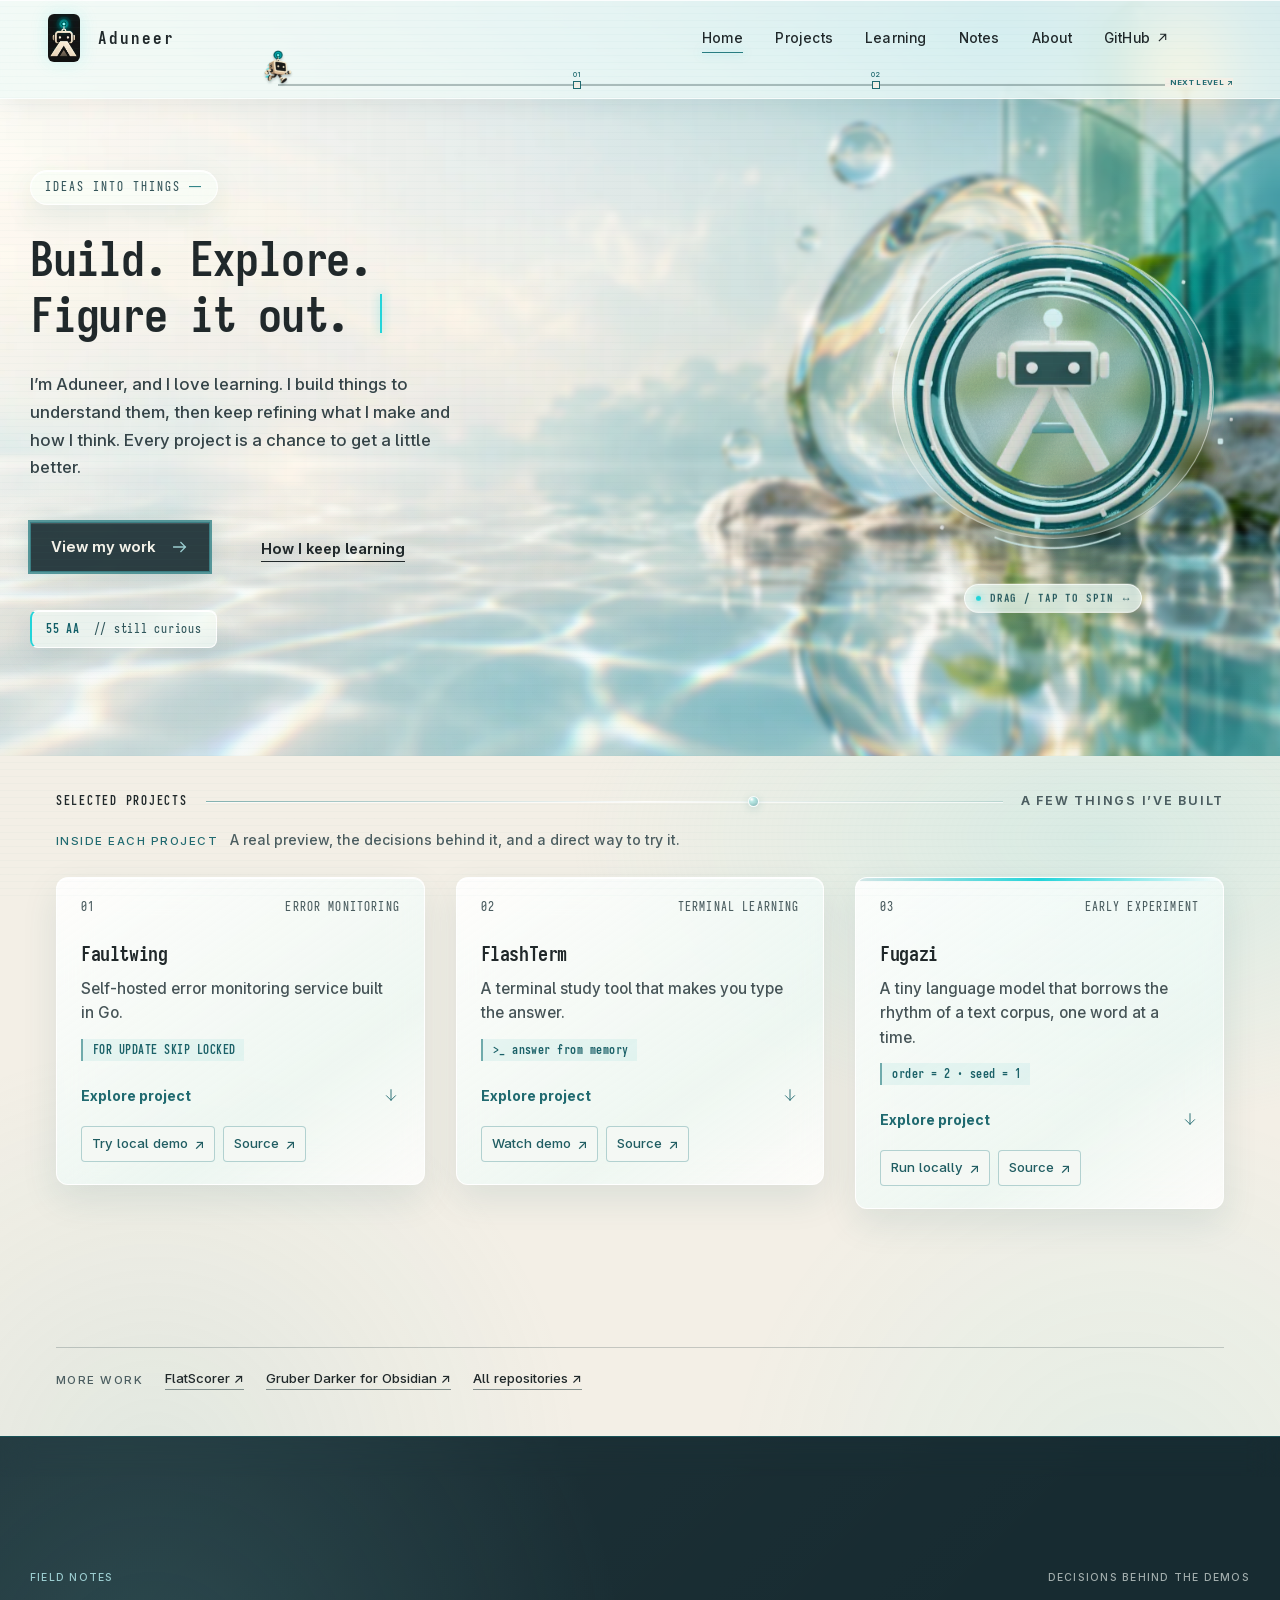
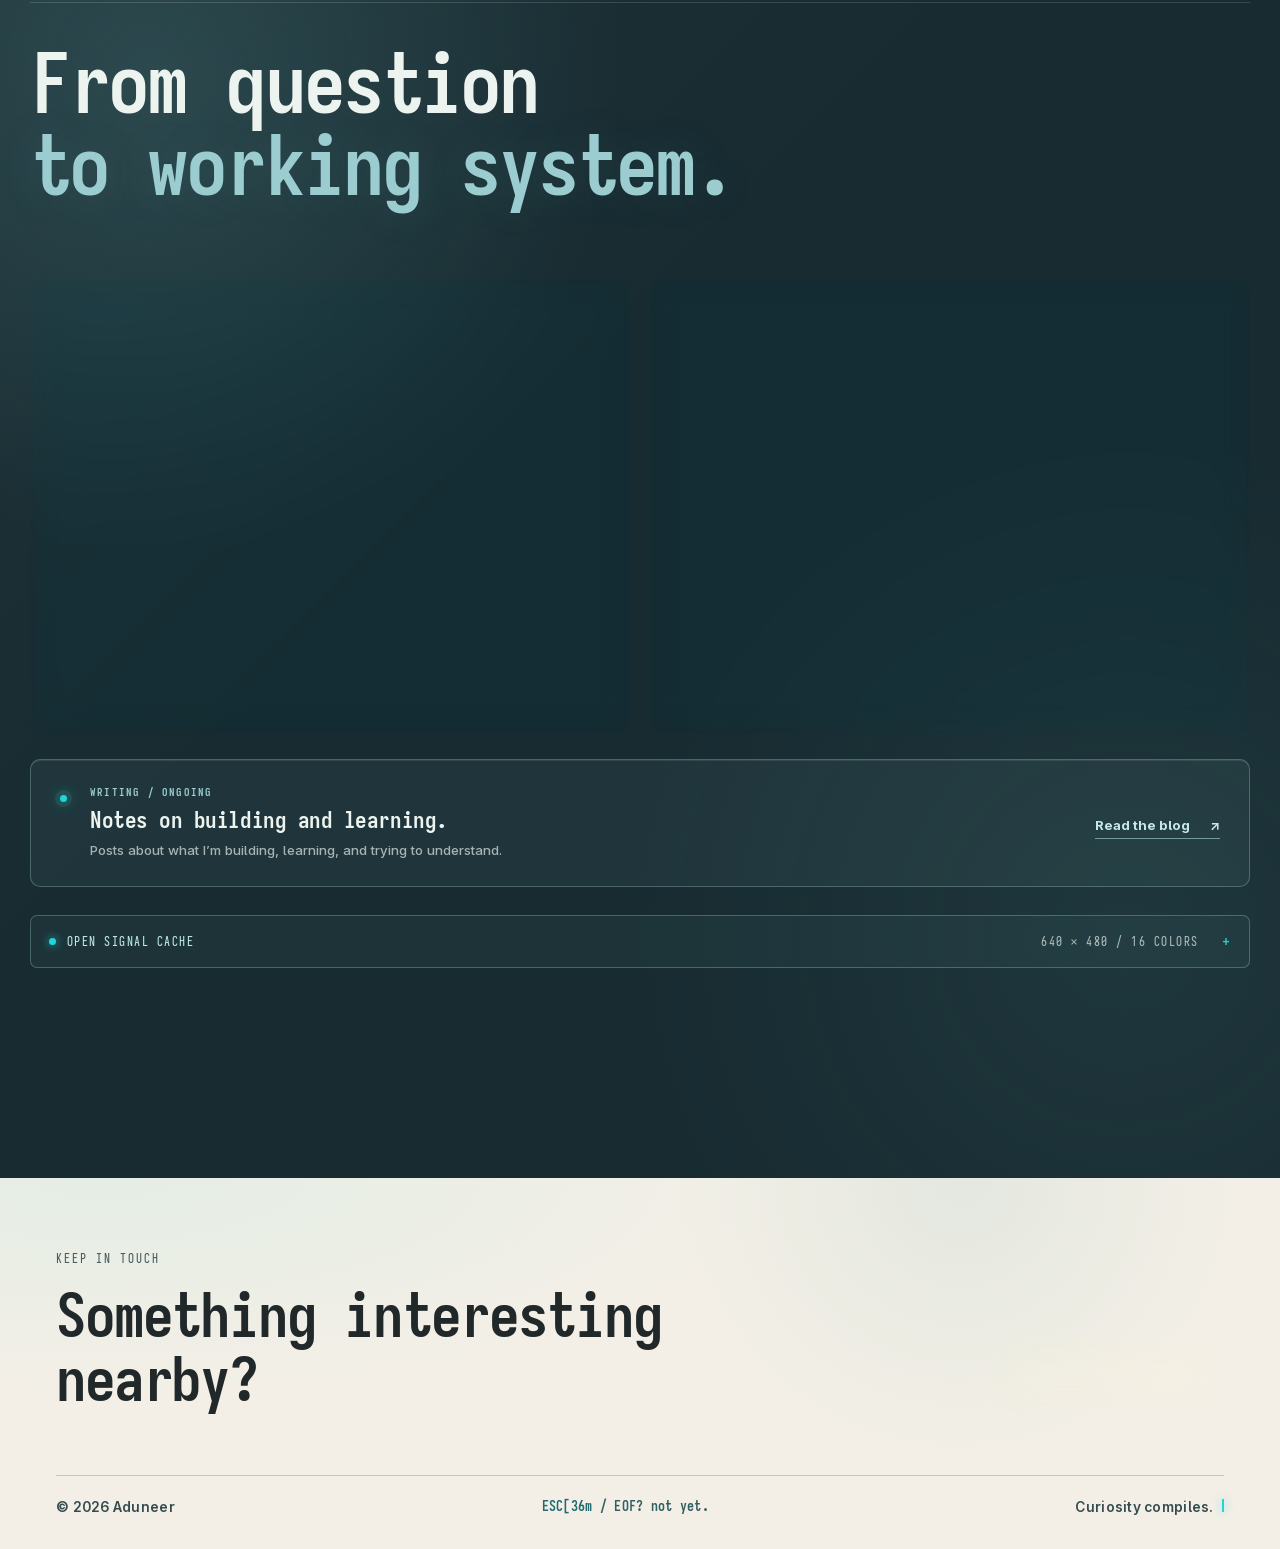
==== commit c025689a: "Publish notes and rabbit hole" ====
--- a/index.html
+++ b/index.html
@@ -32,6 +32,7 @@
       imagesizes="100vw"
     />
     <link rel="stylesheet" href="styles.css" />
+    <link rel="stylesheet" href="notes.css" />
     <script src="script.js" defer></script>
     <title>Aduneer — Build. Explore. Figure it out.</title>
   </head>
@@ -175,7 +176,7 @@
 
           <!-- Project claims are kept deliberately close to the public repository READMEs. -->
           <div class="project-grid">
-            <article class="project-card">
+            <article class="project-card" id="project-faultwing">
               <details class="project-disclosure">
                 <summary>
                   <span class="project-card-top">
@@ -251,7 +252,7 @@
               </div>
             </article>
 
-            <article class="project-card">
+            <article class="project-card" id="project-flashterm">
               <details class="project-disclosure">
                 <summary>
                   <span class="project-card-top">
@@ -328,7 +329,7 @@
               </div>
             </article>
 
-            <article class="project-card project-card-experiment">
+            <article class="project-card project-card-experiment" id="project-fugazi">
               <details class="project-disclosure">
                 <summary>
                   <span class="project-card-top">
@@ -473,6 +474,16 @@
             </article>
           </div>
 
+          <aside class="notebook-doorway reveal" aria-label="Personal blog">
+            <span class="notebook-led" aria-hidden="true"></span>
+            <div>
+              <p>Writing / ongoing</p>
+              <h3>Notes on building and learning.</h3>
+              <span>Posts about what I’m building, learning, and trying to understand.</span>
+            </div>
+            <a href="notes/">Read the blog <span aria-hidden="true">↗</span></a>
+          </aside>
+
           <details class="signal-cache reveal">
             <summary>
               <span class="signal-cache-led" aria-hidden="true"></span>
@@ -495,7 +506,7 @@
       <div class="footer-shell">
         <div class="footer-invite reveal">
           <div>
-            <p class="eyebrow">Next rabbit hole</p>
+            <p class="eyebrow">Keep in touch</p>
             <h2>Something interesting nearby?</h2>
           </div>
           <a
@@ -541,16 +552,16 @@
             decoding="async"
           />
         </picture>
-        <p class="eyebrow">Still following the rabbit hole</p>
+        <p class="eyebrow">About / ongoing</p>
         <h2 id="about-title">Curious about how things work.</h2>
         <p>
           I love learning, and building is how I make it stick. I try things,
           break them, understand why, and make the next version better.
         </p>
         <p>
-          Right now I’m exploring Go, C++, Python, data, AI, systems, and
-          operating systems. There is no fixed niche — just the next
-          interesting problem.
+          Right now I’m exploring Go, C++, Python, data, AI, and systems. Side
+          paths keep leading to tiny VMs, emulation, Linux from source,
+          unusual networks, and old laptops with character.
         </p>
         <a
           class="dialog-link"
--- a/styles.css
+++ b/styles.css
@@ -2249,6 +2249,80 @@
 .rabbit-hole.is-peeking:hover .rabbit { transform: translateY(-5px) rotate(-4deg); }
 .rabbit-hole.is-caught .rabbit { transform: translateY(-23px) rotate(12deg) scale(.7); opacity: 0; }
 
+.rabbit-peek-hint {
+  position: fixed;
+  z-index: 34;
+  padding: 7px 11px;
+  border: 1px solid rgba(138, 227, 224, .55);
+  border-radius: 7px;
+  background: rgba(22, 54, 59, .96);
+  box-shadow: 0 8px 20px rgba(15, 47, 52, .2), 0 0 16px rgba(33, 196, 198, .12);
+  color: #effff8;
+  font: 700 .67rem/1.2 var(--font-mono);
+  white-space: nowrap;
+  pointer-events: none;
+  transform: translateX(-50%);
+  animation: rabbit-hint-arrive 280ms ease-out both;
+}
+.rabbit-peek-hint[hidden] { display: none; }
+@keyframes rabbit-hint-arrive {
+  from { opacity: 0; transform: translate(-50%, 5px); }
+  to { opacity: 1; transform: translate(-50%, 0); }
+}
+
+.rabbit-pixel-layer { position: fixed; inset: 0; z-index: 39; pointer-events: none; }
+.rabbit-pixel {
+  position: absolute;
+  width: var(--size);
+  height: var(--size);
+  border: 1px solid rgba(17, 80, 83, .34);
+  background: var(--tone);
+  box-shadow: 0 0 9px var(--tone);
+  animation: rabbit-pixel-flight 860ms var(--delay) cubic-bezier(.22,.7,.28,1) both;
+}
+@keyframes rabbit-pixel-flight {
+  0% { opacity: 0; transform: translate(0, 0) scale(.7); }
+  20% { opacity: 1; }
+  75% { opacity: 1; }
+  100% { opacity: 0; transform: translate(var(--dx), var(--dy)) scale(.15); }
+}
+
+.rabbit-reward-gate {
+  position: fixed;
+  z-index: 40;
+  display: flex;
+  align-items: center;
+  justify-content: center;
+  flex-direction: column;
+  width: 140px;
+  height: 140px;
+  border: 1px solid rgba(182, 255, 245, .8);
+  border-radius: 50%;
+  background: radial-gradient(circle at 38% 28%, rgba(221, 255, 249, .87), rgba(100, 215, 211, .66) 30%, rgba(29, 98, 105, .94) 72%);
+  box-shadow: inset 0 2px 10px rgba(255, 255, 255, .72), inset 0 -15px 25px rgba(7, 48, 54, .5), 0 0 0 7px rgba(102, 227, 221, .14), 0 12px 42px rgba(9, 59, 65, .42);
+  color: #f6fffb;
+  font: 700 .67rem/1.3 var(--font-mono);
+  text-align: center;
+  text-shadow: 0 1px 5px rgba(2, 47, 53, .65);
+  opacity: 0;
+  transform: translate(-50%, -50%) scale(.5);
+  transition: opacity 240ms ease, transform 480ms cubic-bezier(.2,1.35,.35,1);
+  backdrop-filter: blur(12px);
+  -webkit-backdrop-filter: blur(12px);
+}
+.rabbit-reward-gate.is-open { opacity: 1; transform: translate(-50%, -50%) scale(1); }
+.rabbit-reward-gate::before { position: absolute; inset: -12px; border: 1px solid rgba(48, 192, 193, .48); border-top-color: #d4fff9; border-radius: 50%; content: ""; animation: rabbit-gate-spin 9s linear infinite; }
+.rabbit-reward-gate::after { position: absolute; inset: 11px; border: 1px solid rgba(235, 255, 249, .45); border-radius: 50%; content: ""; pointer-events: none; }
+.rabbit-reward-gate > * { position: relative; z-index: 1; }
+.rabbit-reward-gate > span { color: #e3fff6; font-size: 1.15rem; }
+.rabbit-reward-gate strong { margin-top: 4px; font-size: .7rem; }
+.rabbit-reward-gate small { margin-top: 2px; color: #e0fff9; font: 700 .62rem/1.3 var(--font-mono); }
+.rabbit-reward-gate:hover { box-shadow: inset 0 2px 10px rgba(255, 255, 255, .72), inset 0 -15px 25px rgba(7, 48, 54, .5), 0 0 0 9px rgba(102, 227, 221, .22), 0 12px 48px rgba(9, 59, 65, .52); }
+.rabbit-reward-gate:focus-visible { outline: 3px solid var(--focus); outline-offset: 16px; }
+@keyframes rabbit-gate-spin { to { transform: rotate(360deg); } }
+
+.project-card[id] { scroll-margin-top: 96px; }
+
 .rabbit-catch-toast {
   position: fixed;
   right: 22px;
@@ -2271,6 +2345,44 @@
 }
 .rabbit-catch-toast.is-visible { opacity: 1; transform: none; }
 .rabbit-catch-toast:focus { outline: none; }
+.rabbit-catch-toast.has-reward { display: flex; align-items: center; gap: 16px; }
+.rabbit-catch-toast.is-visible.has-reward { pointer-events: auto; }
+.rabbit-catch-toast a { padding-bottom: 2px; border-bottom: 1px solid #2e858a; color: #1c676d; white-space: nowrap; }
+.rabbit-catch-toast a:hover { color: #123f44; border-color: currentColor; }
+.rabbit-catch-toast a[hidden] { display: none; }
+
+.rabbit-portal {
+  display: flex;
+  align-items: center;
+  gap: 14px;
+  width: fit-content;
+  max-width: 100%;
+  margin: 0 0 25px;
+  padding: 12px 16px;
+  border: 1px solid rgba(81, 148, 150, .34);
+  border-radius: 10px;
+  background: linear-gradient(120deg, rgba(226, 250, 246, .72), rgba(255, 255, 255, .45));
+  box-shadow: inset 0 1px 0 rgba(255, 255, 255, .8), 0 9px 25px rgba(25, 76, 80, .08);
+  color: #1d6269;
+  font: 700 .75rem/1.3 var(--font-mono);
+  letter-spacing: .035em;
+}
+.rabbit-portal[hidden] { display: none; }
+.rabbit-portal:hover { border-color: #3e9b9e; box-shadow: 0 10px 28px rgba(25, 76, 80, .14); }
+.rabbit-portal-signal { color: #20aeb4; text-shadow: 0 0 12px rgba(34, 212, 217, .5); }
+.rabbit-portal small { display: block; margin-top: 2px; color: #587a7d; font: 600 .67rem/1.3 var(--font-ui); letter-spacing: 0; }
+.rabbit-portal > span:last-child { margin-left: 14px; font-size: 1rem; }
+
+@media (max-width: 600px) {
+  .rabbit-catch-toast.has-reward { right: 16px; left: 16px; justify-content: space-between; gap: 10px; }
+  .rabbit-reward-gate { width: 124px; height: 124px; }
+}
+
+@media (prefers-reduced-transparency: reduce), (forced-colors: active) {
+  .rabbit-portal { background: #f5fbf7; }
+  .rabbit-catch-toast { background: #f5fbf7; backdrop-filter: none; -webkit-backdrop-filter: none; }
+  .rabbit-reward-gate { backdrop-filter: none; -webkit-backdrop-filter: none; background: #25757b; }
+}
 
 /* Learning page */
 .learning-hero {
@@ -2435,6 +2547,9 @@
   .mascot-runner.is-hopping img { animation: none; }
   .rabbit-hole.is-peeking { opacity: 1; }
   .rabbit-hole.is-peeking .rabbit { transform: none; }
+  .rabbit-peek-hint, .rabbit-reward-gate::before { animation: none; }
+  .rabbit-reward-gate { transition: none; }
+  .rabbit-pixel-layer { display: none; }
 }
 
 @media (hover: none), (pointer: coarse), (prefers-reduced-transparency: reduce) {
--- a/notes.css
+++ b/notes.css
@@ -0,0 +1,227 @@
+/* Notes and post layouts. */
+
+.notebook-led {
+  display: inline-block;
+  flex: 0 0 auto;
+  width: 7px;
+  height: 7px;
+  border-radius: 50%;
+  background: var(--signal);
+  box-shadow: 0 0 0 5px rgba(34, 212, 217, .11), 0 0 15px rgba(34, 212, 217, .8);
+}
+
+.notebook-doorway {
+  display: grid;
+  grid-template-columns: auto minmax(0, 1fr) auto;
+  align-items: center;
+  gap: 23px;
+  margin-top: 24px;
+  padding: 25px 29px;
+  border: 1px solid rgba(188, 232, 229, .27);
+  border-radius: 10px;
+  background: rgba(171, 226, 225, .055);
+  box-shadow: inset 0 1px 0 rgba(255, 255, 255, .09);
+}
+
+.notebook-doorway > .notebook-led { align-self: start; margin-top: 10px; }
+.notebook-doorway p { margin: 0 0 7px; color: #9bcdd0; font: 700 .68rem/1.4 var(--font-mono); letter-spacing: .11em; text-transform: uppercase; }
+.notebook-doorway h3 { margin: 0 0 5px; color: #edf4ef; font: 700 clamp(1.1rem, 1.8vw, 1.45rem)/1.2 var(--font-mono); letter-spacing: -.02em; }
+.notebook-doorway div > span { color: rgba(237, 244, 239, .66); font-size: .83rem; line-height: 1.5; }
+.notebook-doorway a { display: inline-flex; align-items: center; gap: 20px; padding: 10px 0 5px; border-bottom: 1px solid rgba(155, 205, 208, .65); color: #c5e9e7; font-size: .83rem; font-weight: 700; white-space: nowrap; }
+.notebook-doorway a:hover { border-color: #fff; color: #fff; }
+
+.notebook-eyebrow,
+.notebook-breadcrumb,
+.notebook-section-heading,
+.note-byline,
+.note-rail,
+.note-quote-top,
+.note-end > p {
+  font-family: var(--font-mono);
+  font-weight: 700;
+  letter-spacing: .09em;
+  text-transform: uppercase;
+}
+
+.notes-page,
+.note-page { background: #e9f2ed; }
+
+.notebook-shell { width: min(calc(100% - 48px), var(--page-width)); margin-inline: auto; }
+
+.notebook-hero,
+.note-hero {
+  position: relative;
+  isolation: isolate;
+  overflow: hidden;
+  background: radial-gradient(circle at 77% 47%, rgba(62, 190, 194, .28), transparent 32%), radial-gradient(circle at 18% 84%, rgba(255, 255, 255, .88), transparent 37%), linear-gradient(115deg, #f8f7ef, #e1f1ee 68%, #d1e8e7);
+}
+
+.notebook-hero::before,
+.note-hero::before {
+  position: absolute;
+  inset: 0;
+  z-index: -1;
+  background: linear-gradient(90deg, rgba(53, 134, 139, .06) 1px, transparent 1px), linear-gradient(rgba(53, 134, 139, .06) 1px, transparent 1px);
+  background-size: 44px 44px;
+  mask-image: linear-gradient(90deg, transparent 15%, #000);
+  content: "";
+}
+
+.notebook-hero .notebook-shell,
+.note-hero .notebook-shell { padding-top: 158px; }
+.notebook-hero .notebook-shell { padding-bottom: 72px; }
+
+.notebook-breadcrumb { display: flex; align-items: center; flex-wrap: wrap; gap: 11px; color: #4c6869; font-size: .68rem; }
+.notebook-breadcrumb a { border-bottom: 1px solid transparent; }
+.notebook-breadcrumb a:hover { border-color: currentColor; color: #1e646a; }
+.notebook-breadcrumb > span:last-child { color: #1f6e73; }
+
+.notebook-hero-grid { display: grid; grid-template-columns: minmax(0, 1.35fr) minmax(260px, .65fr); align-items: center; gap: clamp(30px, 5vw, 70px); margin-top: 32px; }
+.notebook-eyebrow { display: flex; align-items: center; gap: 13px; margin: 0; color: #286e73; font-size: .72rem; }
+.notebook-hero h1,
+.note-hero h1 { max-width: 920px; margin: 26px 0 22px; font-family: var(--font-mono); font-size: clamp(3.15rem, 6.2vw, 6.6rem); line-height: .98; letter-spacing: -.055em; }
+.notebook-hero h1 { font-size: clamp(2.8rem, 5vw, 5.2rem); }
+.notebook-hero h1 em,
+.note-hero h1 em { color: #2a8588; font-style: normal; }
+.notebook-hero-copy > p:not(.notebook-eyebrow) { max-width: 570px; margin: 0; color: #425c5e; font-size: clamp(1.05rem, 1.65vw, 1.23rem); line-height: 1.7; }
+.notebook-jump { display: inline-flex; align-items: center; gap: 28px; margin-top: 33px; padding-bottom: 7px; border-bottom: 1px solid #3d9294; color: #16585d; font-size: .86rem; font-weight: 700; }
+.notebook-jump:hover { color: #123d42; border-color: #123d42; }
+
+.notebook-hero-object {
+  position: relative;
+  display: grid;
+  aspect-ratio: 1;
+  max-width: 300px;
+  place-items: center;
+  margin: auto;
+  border: 1px solid rgba(255, 255, 255, .8);
+  border-radius: 50%;
+  background: radial-gradient(circle at 37% 28%, rgba(255, 255, 255, .87), rgba(180, 232, 227, .49) 38%, rgba(50, 125, 130, .14) 72%, rgba(255, 255, 255, .71));
+  box-shadow: inset 15px 20px 35px rgba(255, 255, 255, .72), inset -20px -30px 50px rgba(28, 125, 133, .13), 0 30px 70px rgba(28, 99, 105, .16), 0 0 0 17px rgba(255, 255, 255, .2);
+  backdrop-filter: blur(18px) saturate(145%);
+  -webkit-backdrop-filter: blur(18px) saturate(145%);
+}
+
+.notebook-hero-object img { position: relative; width: 82%; height: 82%; object-fit: contain; filter: drop-shadow(0 18px 22px rgba(6, 55, 61, .14)); animation: notebook-float 8s ease-in-out infinite; }
+.notebook-orbit { position: absolute; inset: 10%; border: 1px solid rgba(35, 124, 131, .28); border-radius: 50%; }
+.notebook-orbit-inner { inset: 23%; border-color: rgba(255, 255, 255, .7); }
+.notebook-orbit-point { position: absolute; top: 11%; right: 27%; width: 9px; height: 9px; border-radius: 50%; background: #fafff7; box-shadow: 0 0 0 4px rgba(34, 212, 217, .37), 0 0 22px #3edee0; }
+.notebook-object-label { position: absolute; bottom: -27px; right: 0; color: #5b7b7a; font: 700 .66rem/1 var(--font-mono); letter-spacing: .1em; text-transform: uppercase; }
+
+.notebook-content { position: relative; padding: 78px 0 105px; background: linear-gradient(160deg, #f8f6f0, #e9f1ee 55%, #eef6f1); }
+.notebook-section-heading { display: grid; grid-template-columns: auto 1fr auto; align-items: center; gap: 18px; color: #285e63; font-size: .68rem; }
+.notebook-section-heading p { margin: 0; }
+.notebook-section-heading p:last-child { color: #627777; }
+.notebook-section-heading span { height: 1px; background: linear-gradient(90deg, #8fb8ba, rgba(143, 184, 186, .27)); }
+.notebook-entry-grid { display: grid; grid-template-columns: repeat(2, minmax(0, 1fr)); gap: 20px; margin-top: 24px; }
+.notebook-entry { display: flex; flex-direction: column; min-width: 0; min-height: 380px; padding: clamp(25px, 3vw, 38px); border: 1px solid rgba(137, 186, 185, .42); border-radius: 14px; background: linear-gradient(145deg, rgba(255, 255, 255, .93), rgba(235, 249, 245, .78)); box-shadow: 0 15px 38px rgba(29, 89, 94, .075), inset 0 1px 0 white; transition: border-color .2s ease, box-shadow .2s ease, transform .2s ease; }
+.notebook-entry:hover { border-color: rgba(48, 144, 149, .6); box-shadow: 0 20px 44px rgba(29, 89, 94, .11), inset 0 1px 0 white; transform: translateY(-3px); }
+.notebook-entry:focus-within { border-color: #308f95; }
+.notebook-entry-top { display: flex; justify-content: space-between; gap: 12px; padding-bottom: 15px; border-bottom: 1px solid rgba(102, 163, 163, .28); color: #417276; font: 700 .66rem/1.4 var(--font-mono); letter-spacing: .08em; text-transform: uppercase; }
+.notebook-entry-top span:last-child { color: #6b8585; white-space: nowrap; }
+.notebook-entry-mark { align-self: flex-start; margin-top: 25px; padding: 8px 10px; border: 1px solid rgba(73, 147, 149, .22); border-radius: 5px; background: rgba(221, 241, 236, .7); color: #2b7479; font: 700 .73rem/1.35 var(--font-mono); }
+.notebook-entry-type { margin: 26px 0 8px; color: #38787c; font: 700 .65rem/1.4 var(--font-mono); letter-spacing: .08em; text-transform: uppercase; }
+.notebook-entry h2 { max-width: 520px; margin: 0 0 12px; color: #22383b; font: 700 clamp(1.55rem, 2.4vw, 2.2rem)/1.16 var(--font-mono); letter-spacing: -.045em; }
+.notebook-entry h2 a:hover { color: #1a777e; }
+.notebook-entry-excerpt { max-width: 510px; margin: 0 0 28px; color: #4c6365; font-size: .96rem; line-height: 1.63; }
+.notebook-read-link { display: inline-flex; align-items: center; align-self: flex-start; gap: 23px; margin-top: auto; padding-bottom: 5px; border-bottom: 1px solid #4f9b9c; color: #1d676d; font-size: .85rem; font-weight: 700; }
+.notebook-read-link:hover { color: #123e44; border-color: #123e44; }
+.notebook-related-link { display: flex; align-items: center; flex-wrap: wrap; gap: 8px 24px; margin-top: 23px; padding: 20px 3px 0; border-top: 1px solid rgba(87, 151, 153, .24); }
+.notebook-related-link > span { color: #2e7176; font: 700 .63rem/1.4 var(--font-mono); letter-spacing: .09em; white-space: nowrap; }
+.notebook-related-link p { flex: 1 1 420px; margin: 0; color: #536c6e; font-size: .84rem; line-height: 1.55; }
+.notebook-related-link a { padding-bottom: 3px; border-bottom: 1px solid #5e9fa0; color: #1d646a; font-size: .82rem; font-weight: 700; white-space: nowrap; }
+.notebook-related-link a:hover { color: #143e43; border-color: #143e43; }
+.notebook-signoff { margin: 53px 0 0; color: #607777; font: 700 .7rem/1.6 var(--font-mono); letter-spacing: .06em; text-align: center; }
+.notebook-signoff span { margin-right: 8px; color: #2a9fa2; }
+
+.note-hero .notebook-shell { padding-bottom: 74px; }
+.note-hero-content { max-width: 990px; padding: 56px 0 0; }
+.note-hero h1 { margin-bottom: 27px; font-size: clamp(3rem, 6vw, 6.2rem); }
+.note-deck { max-width: 750px; margin: 0; color: #425b5e; font-size: clamp(1.1rem, 1.9vw, 1.38rem); line-height: 1.65; }
+.note-byline { display: flex; flex-wrap: wrap; gap: 11px; margin-top: 32px; color: #517478; font-size: .68rem; }
+.note-byline span:nth-child(even) { color: #278f94; }
+.note-reading-layout { display: grid; grid-template-columns: minmax(180px, 250px) minmax(0, 770px); gap: clamp(40px, 6vw, 100px); padding-top: 75px; padding-bottom: 120px; }
+.note-rail { position: sticky; top: 150px; align-self: start; padding-top: 6px; color: #667e7f; font-size: .67rem; }
+.note-rail p { margin: 0 0 19px; color: #307278; }
+.note-rail nav { display: grid; gap: 8px; padding-left: 15px; border-left: 1px solid #b3cfcd; }
+.note-rail a { padding: 7px 0; color: #536d70; line-height: 1.5; text-transform: none; letter-spacing: .015em; }
+.note-rail a:hover { color: #14666d; }
+.note-rail-mark { display: block; margin-top: 45px; color: #8da8a9; }
+
+.note-prose { min-width: 0; color: #273c3e; font-size: 1.08rem; line-height: 1.85; }
+.note-prose p { margin: 0 0 1.45em; }
+.note-intro { font-size: clamp(1.28rem, 2vw, 1.52rem); font-weight: 600; line-height: 1.57; letter-spacing: -.018em; }
+.note-prose h2 { margin: 2.3em 0 .7em; color: #1f3538; font-size: clamp(1.75rem, 2.7vw, 2.4rem); line-height: 1.2; letter-spacing: -.035em; scroll-margin-top: 130px; }
+.note-quote { margin: 38px 0; padding: 0; overflow: hidden; border: 1px solid rgba(149, 206, 206, .38); border-radius: 11px; background: linear-gradient(145deg, #1a3036, #24434a); box-shadow: 0 20px 38px rgba(21, 69, 76, .15); color: #e5f4ef; }
+.note-quote-top { display: flex; align-items: center; gap: 12px; min-height: 43px; padding: 0 20px; border-bottom: 1px solid rgba(181, 231, 229, .14); color: #b4d8d8; font-size: .67rem; }
+.note-quote-top span:last-child { margin-left: auto; color: #8ec5c7; }
+.note-quote blockquote { margin: 0; padding: 29px 31px 18px; font: 500 clamp(1.15rem, 2vw, 1.5rem)/1.65 var(--font-mono); }
+.note-quote figcaption { padding: 0 31px 27px; color: #a7c4c3; font-size: .77rem; }
+.note-flow { display: flex; align-items: stretch; gap: 11px; margin: 32px 0; padding: 21px; border: 1px solid rgba(72, 140, 145, .26); border-radius: 10px; background: rgba(255, 255, 255, .7); box-shadow: inset 0 1px 0 #fff; }
+.note-flow div { display: flex; flex: 1; flex-direction: column; min-width: 0; gap: 4px; padding: 16px; border-radius: 6px; background: linear-gradient(145deg, #f9fffa, #e5f4f1); }
+.note-flow span { color: #27858b; font: 700 .66rem var(--font-mono); }
+.note-flow strong { font: 700 1rem var(--font-mono); }
+.note-flow small { color: #607b7d; font-size: .7rem; line-height: 1.4; }
+.note-flow i { align-self: center; color: #288b90; font: 700 1.2rem var(--font-mono); font-style: normal; }
+.note-end { margin-top: 70px; padding-top: 25px; border-top: 1px solid rgba(72, 140, 145, .28); }
+.note-end > p { margin: 0 0 22px; color: #6a8484; font-size: .68rem; }
+.note-end > p span { color: #269da3; }
+.note-end > div { display: flex; flex-wrap: wrap; gap: 14px 35px; }
+.note-end a { padding-bottom: 4px; border-bottom: 1px solid #64a8aa; color: #1b656c; font-size: .87rem; font-weight: 700; }
+.note-end a:hover { color: #113c43; border-color: #113c43; }
+
+@keyframes notebook-float { 50% { transform: translateY(-8px) rotate(2deg); } }
+
+@media (max-width: 900px) {
+  .notebook-hero-grid { grid-template-columns: minmax(0, 1fr) minmax(220px, .6fr); gap: 25px; }
+  .notebook-hero-object { width: min(100%, 310px); }
+  .note-reading-layout { grid-template-columns: minmax(0, 1fr); gap: 25px; }
+  .note-rail { position: static; padding: 0 0 22px; border-bottom: 1px solid #b8d0cf; }
+  .note-rail nav { display: flex; flex-wrap: wrap; gap: 7px 22px; padding: 0; border: 0; }
+  .note-rail-mark { display: none; }
+}
+
+@media (max-width: 780px) {
+  .notebook-doorway { grid-template-columns: auto minmax(0, 1fr); gap: 13px 18px; }
+  .notebook-doorway a { grid-column: 2; justify-self: start; }
+  .notebook-hero .notebook-shell,
+  .note-hero .notebook-shell { padding-top: 125px; }
+  .notebook-hero-grid { grid-template-columns: 1fr; }
+  .notebook-hero-object { width: min(62vw, 250px); margin: 28px auto 0; }
+  .notebook-entry-grid { grid-template-columns: 1fr; }
+  .notebook-entry { min-height: 0; }
+  .note-hero-content { padding-top: 45px; }
+  .note-reading-layout { padding-top: 55px; padding-bottom: 80px; }
+}
+
+@media (max-width: 550px) {
+  .notebook-shell { width: min(calc(100% - 36px), var(--page-width)); }
+  .notebook-hero .notebook-shell { padding-bottom: 65px; }
+  .notebook-hero h1,
+  .note-hero h1 { font-size: clamp(2.75rem, 12vw, 4.2rem); }
+  .notebook-hero h1 { font-size: clamp(2.55rem, 10vw, 3.6rem); }
+  .notebook-hero-object { width: min(60vw, 230px); }
+  .notebook-section-heading { grid-template-columns: 1fr; gap: 7px; }
+  .notebook-section-heading span { display: none; }
+  .notebook-section-heading p:last-child { font-size: .63rem; }
+  .notebook-doorway { padding: 22px 19px; }
+  .notebook-entry { padding: 23px; }
+  .note-byline { gap: 8px; }
+  .note-flow { flex-direction: column; }
+  .note-flow i { transform: rotate(90deg); }
+  .note-prose { font-size: 1rem; }
+  .note-quote blockquote { padding: 25px 23px 13px; }
+  .note-quote figcaption { padding: 0 23px 24px; }
+}
+
+@media (prefers-reduced-motion: reduce) {
+  .notebook-hero-object img { animation: none; }
+  .notebook-entry { transition: none; }
+  .notebook-entry:hover { transform: none; }
+}
+
+@media (prefers-reduced-transparency: reduce), (forced-colors: active) {
+  .notebook-doorway { background: #223b42; }
+  .notebook-hero-object { backdrop-filter: none; -webkit-backdrop-filter: none; }
+  .notebook-entry { background: #f8faf5; }
+}
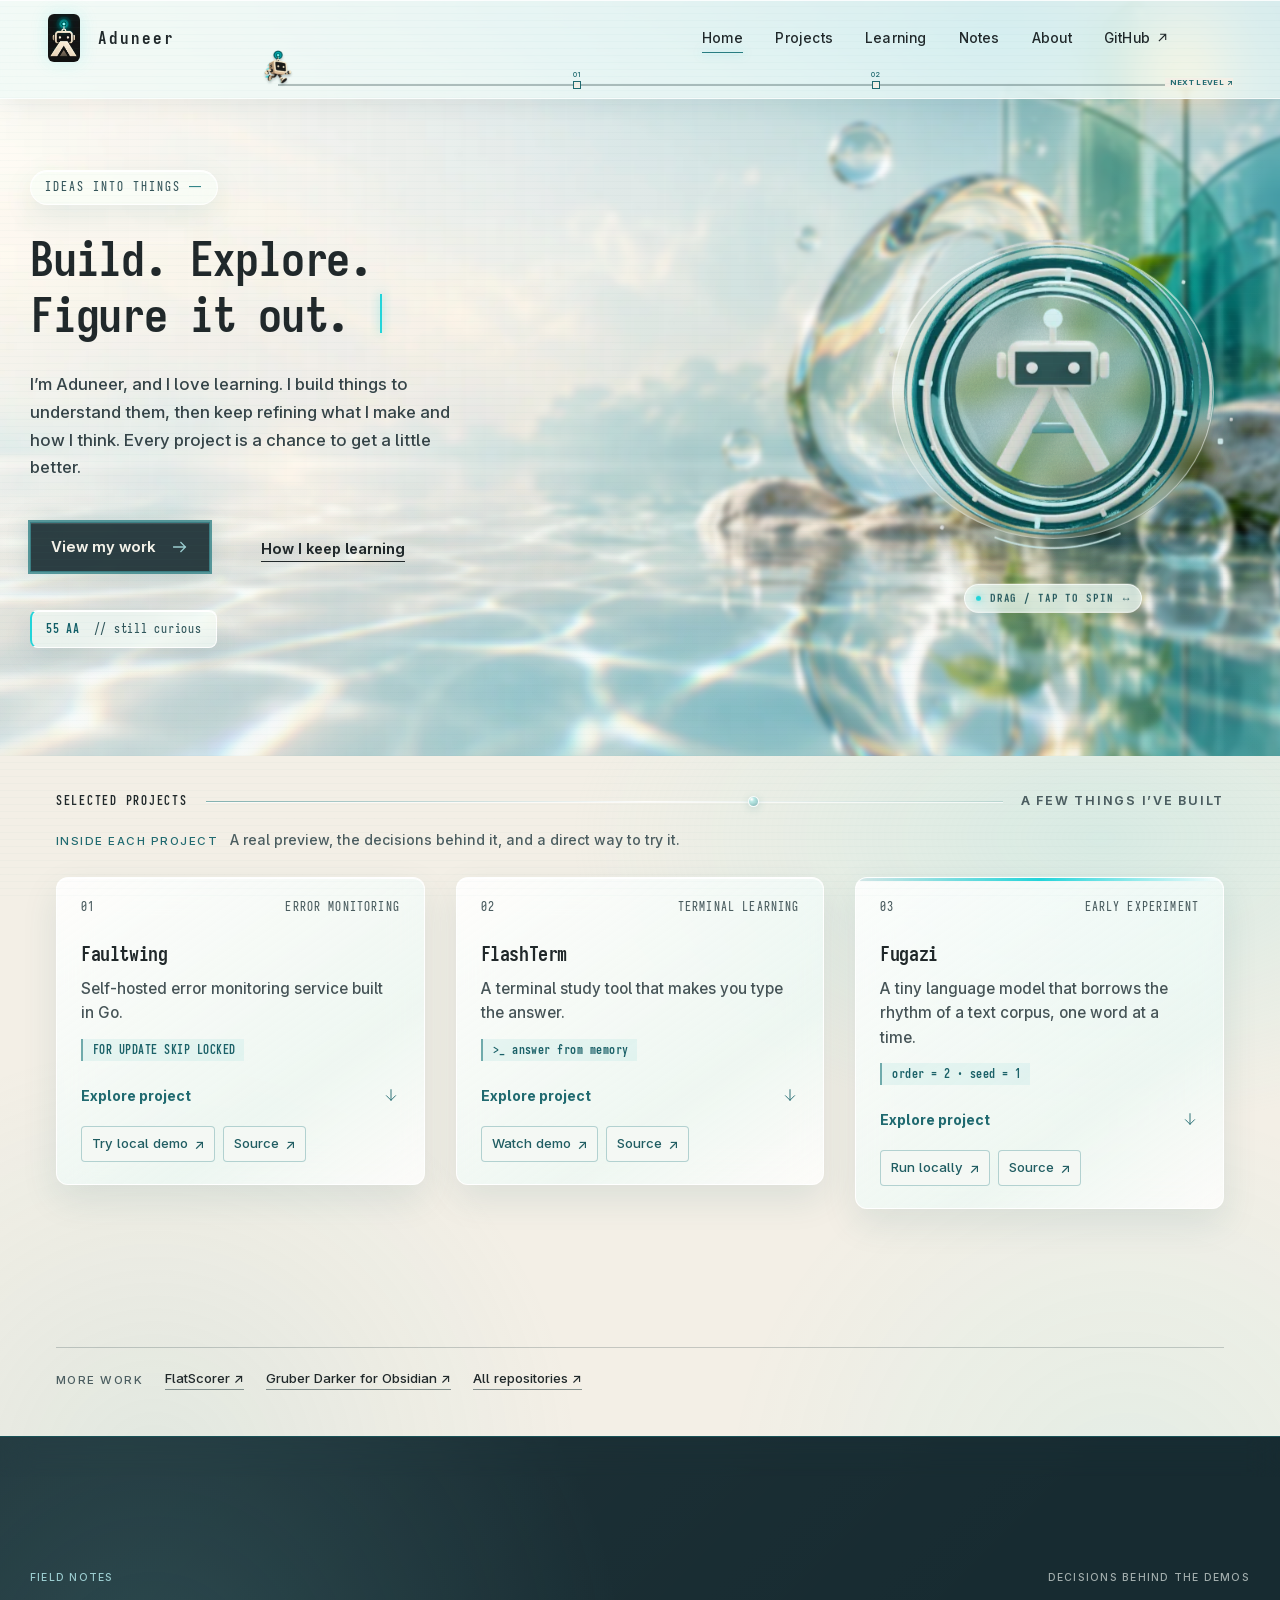
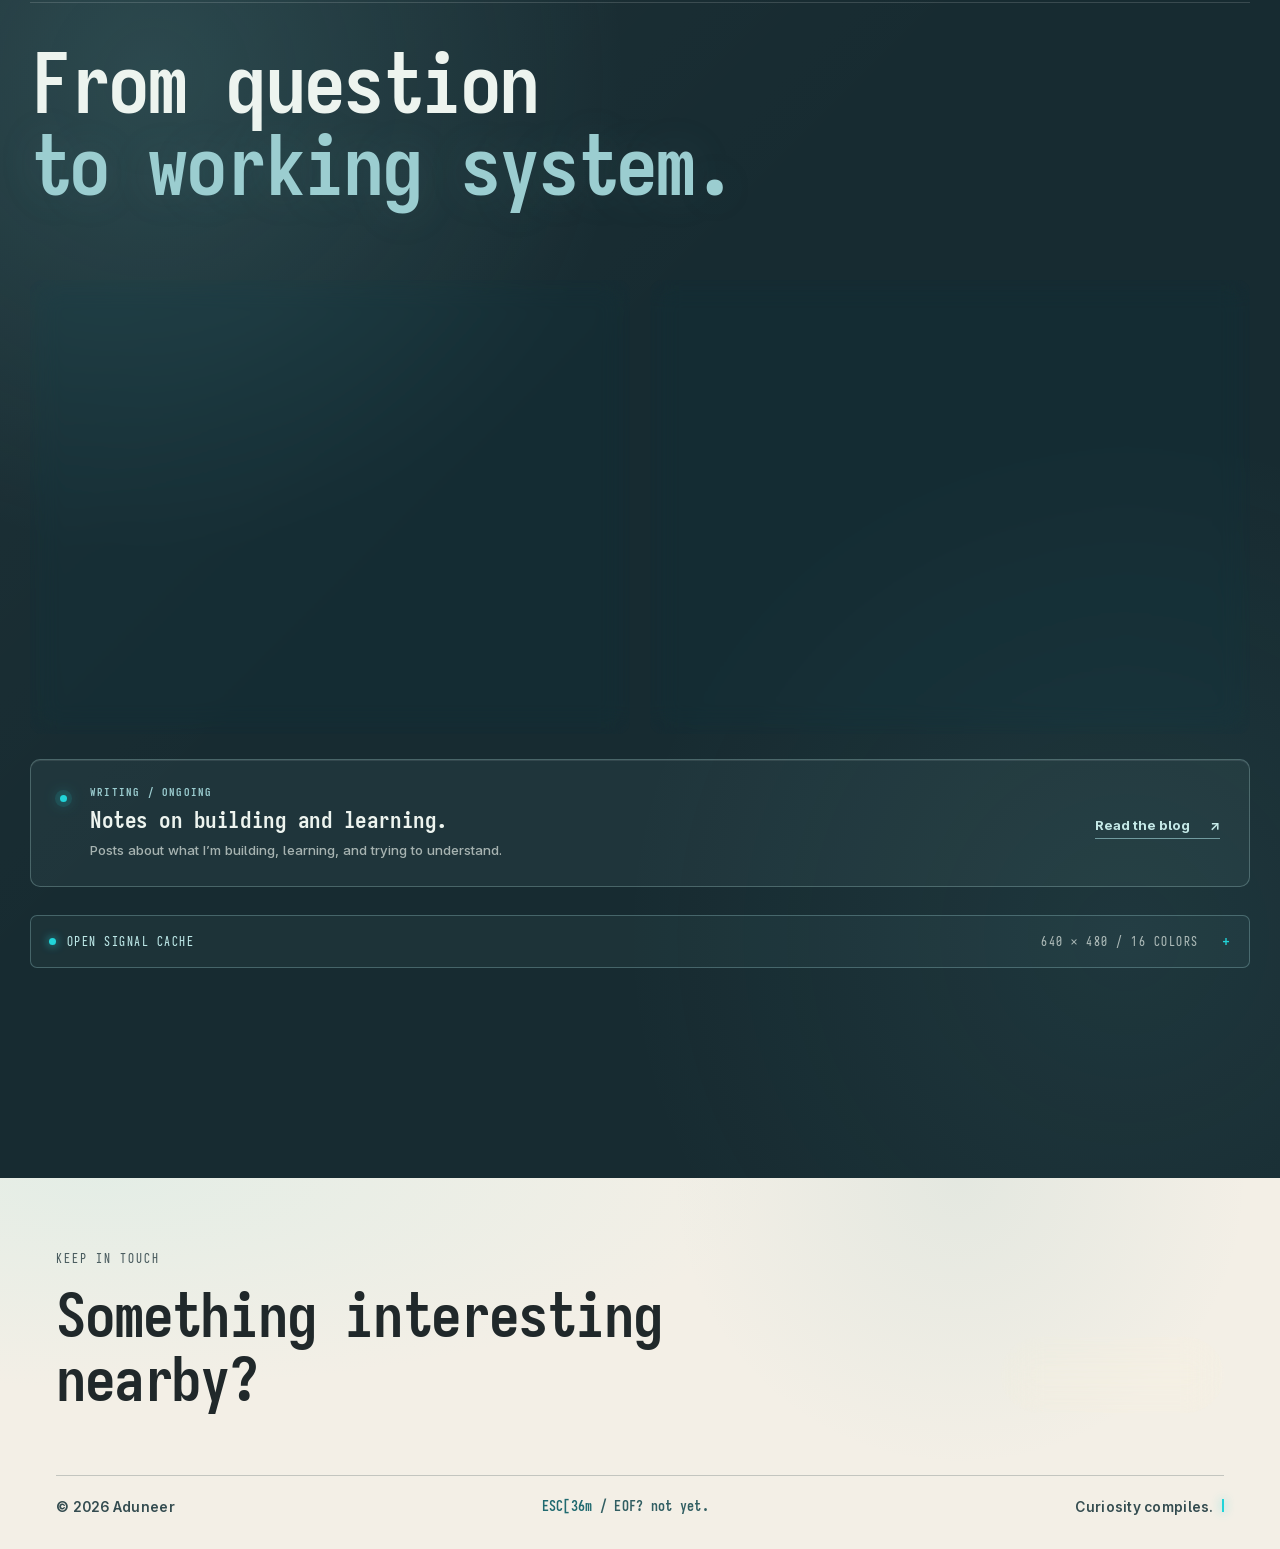
==== commit f36bff03: "Add public contact email" ====
--- a/index.html
+++ b/index.html
@@ -511,15 +511,12 @@
           </div>
           <a
             class="footer-cta"
-            href="https://github.com/Aduneer"
-            target="_blank"
-            rel="noopener noreferrer"
+            href="mailto:aduneer@proton.me"
           >
-            <span>Find me on GitHub</span>
+            <span class="footer-cta-copy"><strong>Say hello</strong><small>aduneer@proton.me</small></span>
             <svg viewBox="0 0 24 24" aria-hidden="true">
               <path d="M5 19 19 5M8 5h11v11" />
             </svg>
-            <span class="visually-hidden"> (opens in a new tab)</span>
           </a>
         </div>
 
@@ -563,18 +560,21 @@
           paths keep leading to tiny VMs, emulation, Linux from source,
           unusual networks, and old laptops with character.
         </p>
-        <a
-          class="dialog-link"
-          href="https://github.com/Aduneer"
-          target="_blank"
-          rel="noopener noreferrer"
-        >
-          More on GitHub
-          <span class="visually-hidden"> (opens in a new tab)</span>
-          <svg viewBox="0 0 16 16" aria-hidden="true">
-            <path d="M3 13 13 3M5 3h8v8" />
-          </svg>
-        </a>
+        <div class="dialog-actions">
+          <a class="dialog-link" href="mailto:aduneer@proton.me">aduneer@proton.me <span aria-hidden="true">↗</span></a>
+          <a
+            class="dialog-link"
+            href="https://github.com/Aduneer"
+            target="_blank"
+            rel="noopener noreferrer"
+          >
+            More on GitHub
+            <span class="visually-hidden"> (opens in a new tab)</span>
+            <svg viewBox="0 0 16 16" aria-hidden="true">
+              <path d="M3 13 13 3M5 3h8v8" />
+            </svg>
+          </a>
+        </div>
       </div>
     </dialog>
 
--- a/styles.css
+++ b/styles.css
@@ -1490,6 +1490,10 @@
     box-shadow 180ms ease;
 }
 
+.footer-cta-copy { display: grid; gap: 3px; }
+.footer-cta-copy strong { font: inherit; }
+.footer-cta-copy small { color: #a9d5d2; font-size: 0.75rem; font-weight: 600; }
+
 .footer-cta svg {
   width: 21px;
   height: 21px;
@@ -1644,6 +1648,9 @@
   stroke: currentColor;
   stroke-width: 1.2;
 }
+
+.dialog-actions { display: flex; flex-wrap: wrap; align-items: center; gap: 12px 24px; margin-top: 28px; }
+.dialog-actions .dialog-link { margin-top: 0; }
 
 @keyframes signal-loop {
   to {
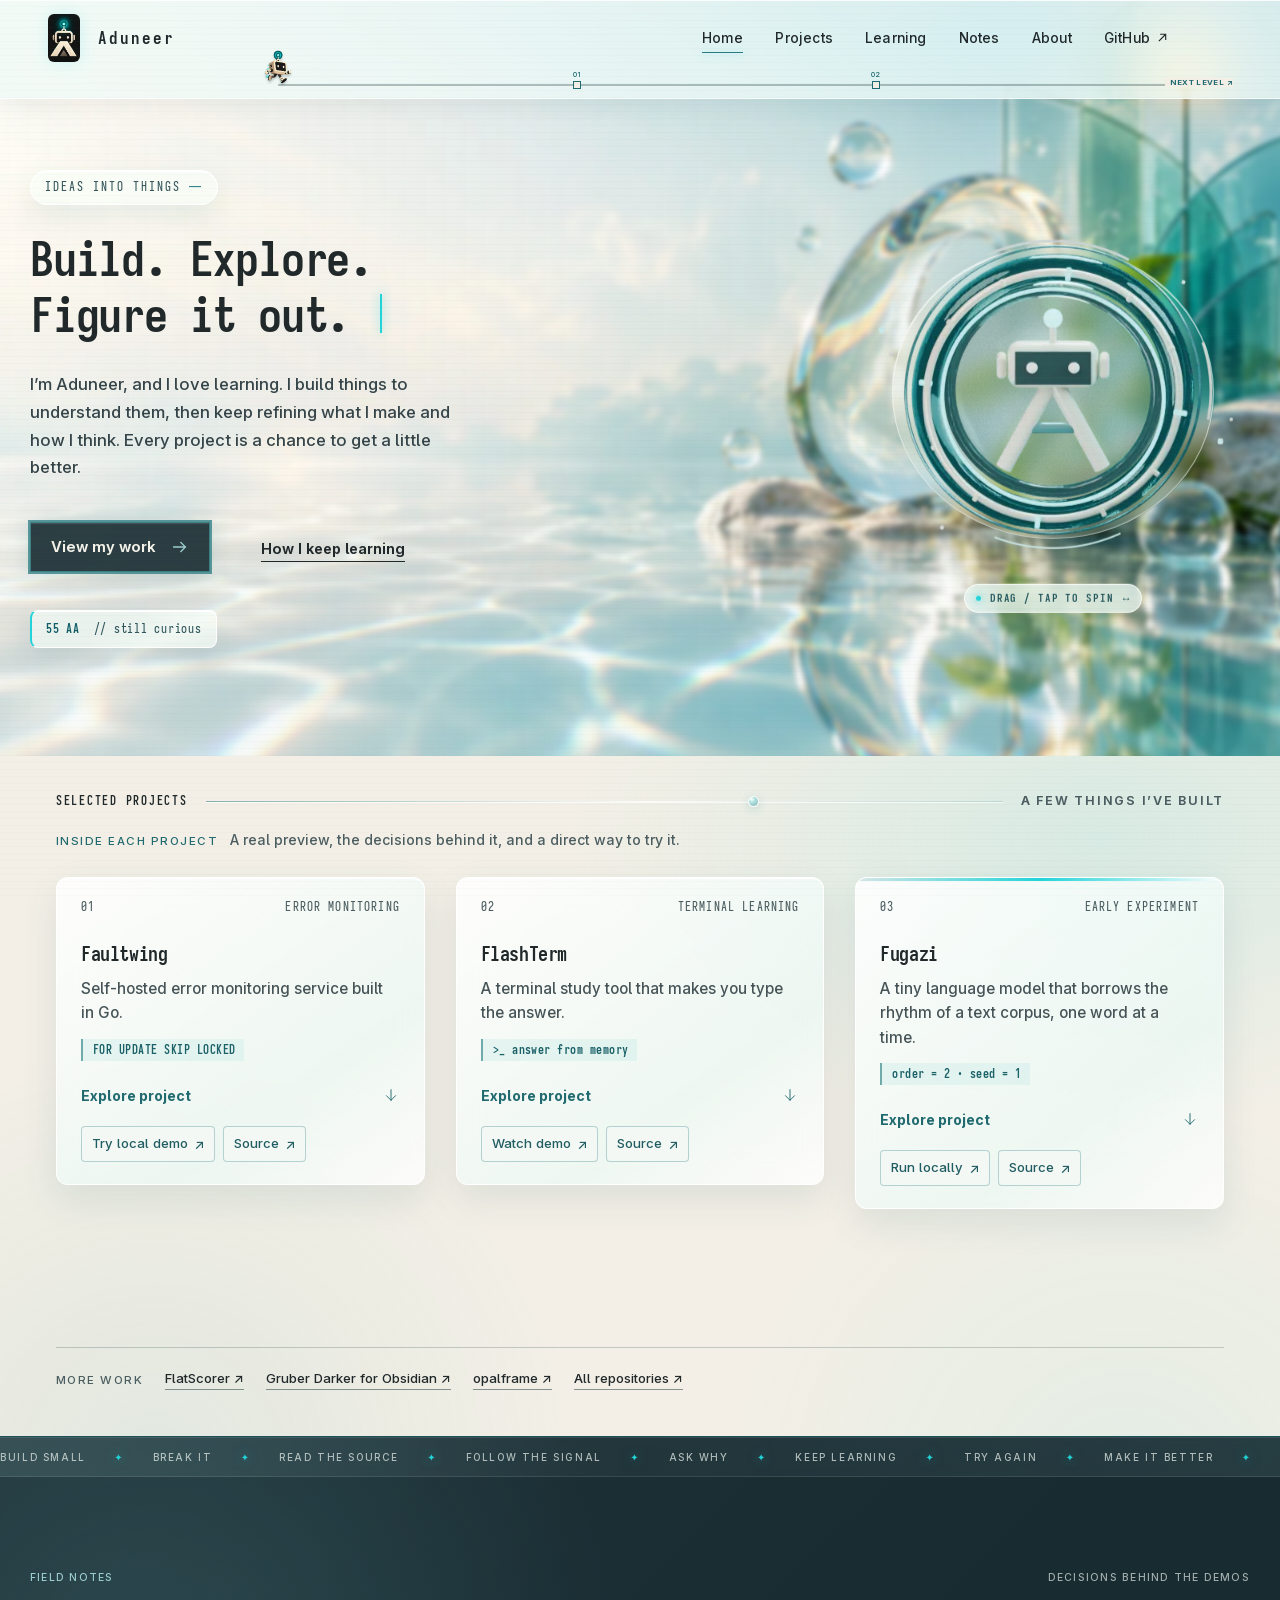
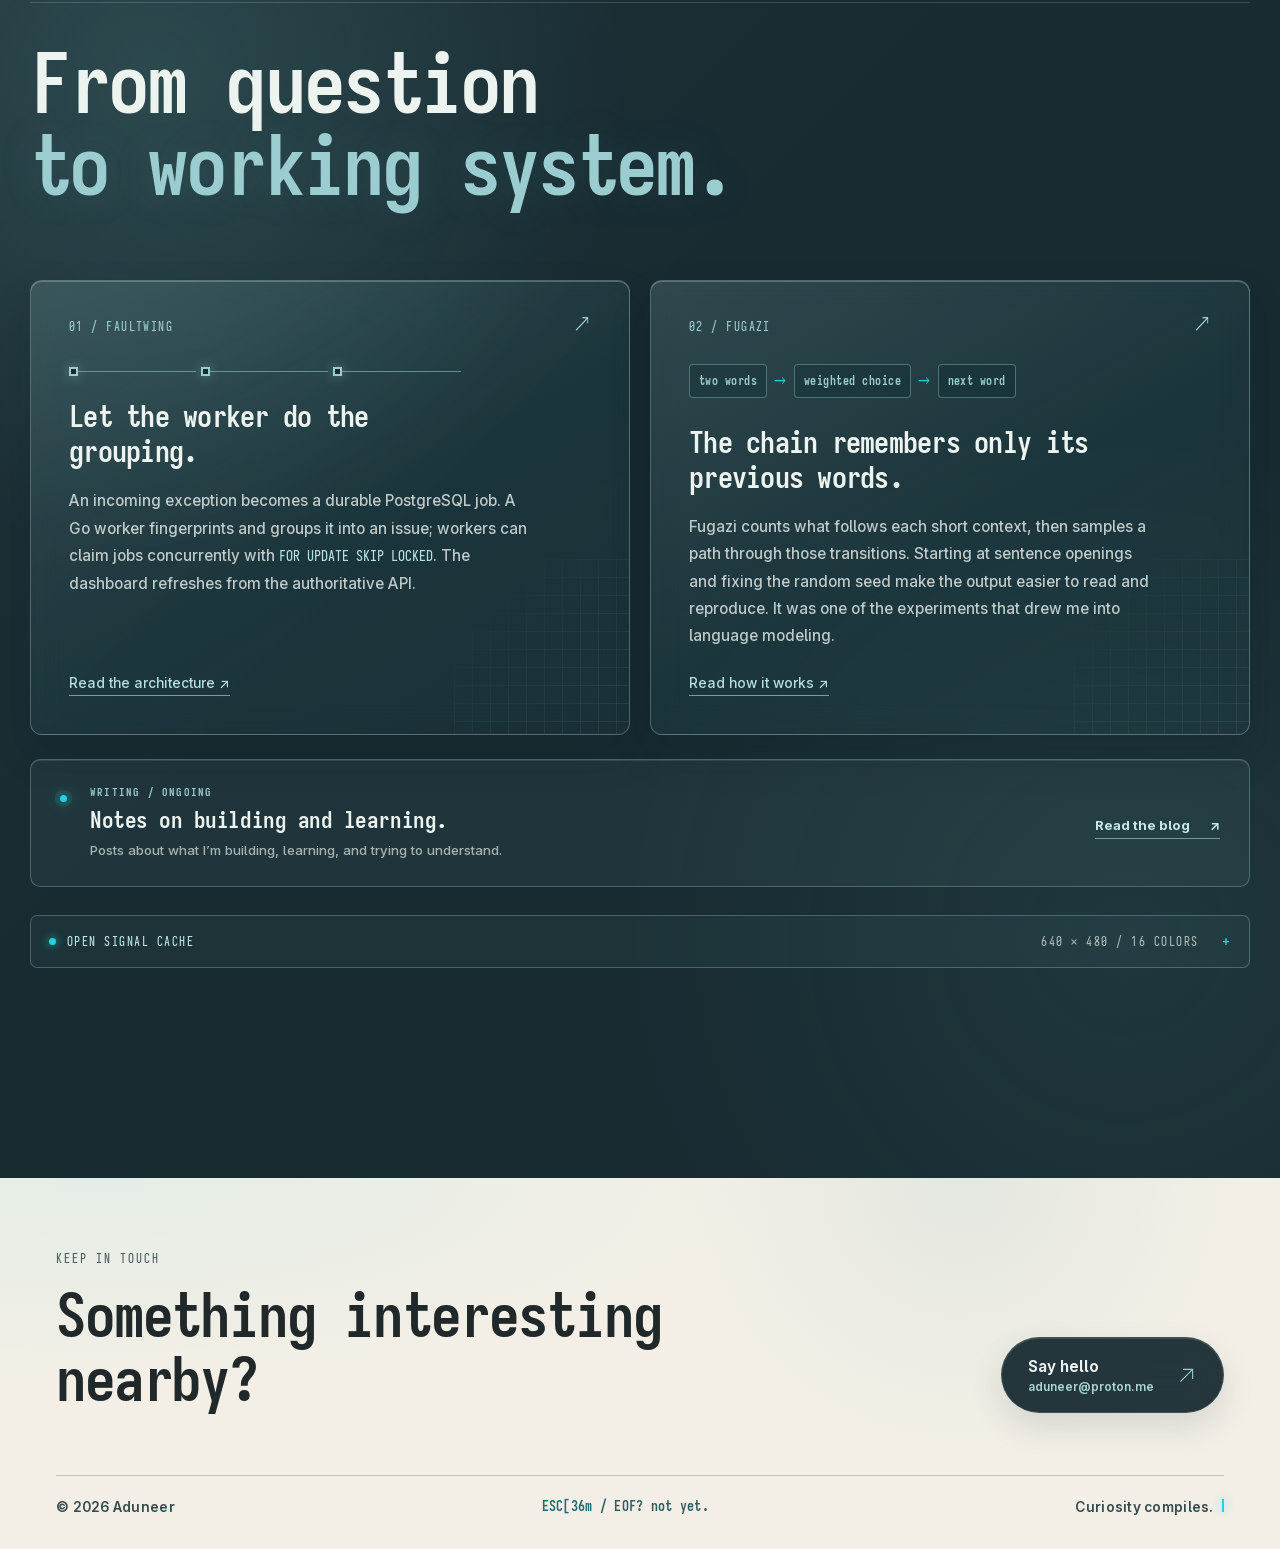
==== commit f9aa1302: "Update learning milestones, improve project cards, trim assets" ====
--- a/index.html
+++ b/index.html
@@ -93,7 +93,7 @@
           <span class="level-stop" style="--stop: 33%"><i>01</i></span>
           <span class="level-stop" style="--stop: 66%"><i>02</i></span>
           <span class="level-finish">NEXT LEVEL ↗</span>
-          <span class="mascot-runner" data-runner><img src="assets/mascot-runner-teal.webp" width="807" height="900" alt="" /></span>
+          <span class="mascot-runner" data-runner><img src="assets/mascot-runner-teal-120.webp" width="120" height="134" alt="" /></span>
         </div>
       </div>
     </header>
@@ -413,6 +413,7 @@
             <span>More work</span>
             <a href="https://github.com/Aduneer/FlatScorer" target="_blank" rel="noopener noreferrer">FlatScorer <span aria-hidden="true">↗</span><span class="visually-hidden"> (opens in a new tab)</span></a>
             <a href="https://github.com/Aduneer/gruber-darker-obsidian" target="_blank" rel="noopener noreferrer">Gruber Darker for Obsidian <span aria-hidden="true">↗</span><span class="visually-hidden"> (opens in a new tab)</span></a>
+            <a href="https://aduneer.github.io/opalframe/" target="_blank" rel="noopener noreferrer">opalframe <span aria-hidden="true">↗</span><span class="visually-hidden"> (opens in a new tab)</span></a>
             <a href="https://github.com/Aduneer?tab=repositories" target="_blank" rel="noopener noreferrer">All repositories <span aria-hidden="true">↗</span><span class="visually-hidden"> (opens in a new tab)</span></a>
           </div>
         </div>
--- a/styles.css
+++ b/styles.css
@@ -922,7 +922,8 @@
   font-size: 0.72rem;
   font-weight: 700;
   line-height: 1.35;
-  overflow-wrap: anywhere;
+  overflow-wrap: break-word;
+  hyphens: auto;
 }
 
 .review-track {
@@ -958,7 +959,8 @@
   margin-top: 5px;
   font-size: 0.7rem;
   font-weight: 700;
-  overflow-wrap: anywhere;
+  overflow-wrap: break-word;
+  hyphens: auto;
 }
 
 .project-facts {
@@ -1028,11 +1030,9 @@
   padding: 9px 11px;
   background: #f4f5ef;
   color: #59676a;
-  font-size: 0.55rem;
+  font-size: 0.68rem;
   line-height: 1.4;
 }
-
-.project-screenshot.project-screenshot-code figcaption { font-size: .68rem; }
 
 .project-actions {
   position: relative;
@@ -2494,10 +2494,18 @@
 .milestone h3 small { display: block; margin-top: 5px; color: var(--focus); font-size: .82rem; letter-spacing: .06em; }
 .milestone p { margin: 0 0 24px; color: #34494d; font-size: .95rem; line-height: 1.7; }
 .milestone-boot p { color: #cfddda; }
+.milestone-boot h3 small { color: var(--accent-light); }
 .milestone-foot,
 .milestone-links { margin-top: auto; padding-top: 15px; border-top: 1px solid rgba(28, 53, 57, .18); color: var(--focus); font-size: .84rem; }
 .milestone-foot { display: flex; justify-content: space-between; }
 .milestone-links { display: flex; flex-wrap: wrap; gap: 10px 15px; border-color: rgba(255, 255, 255, .2); color: var(--accent-light); }
+.milestone-certs { margin: -6px 0 22px; padding: 0; list-style: none; }
+.milestone-certs li + li { border-top: 1px solid rgba(255, 255, 255, .1); }
+.milestone-certs a { display: grid; grid-template-columns: minmax(0, 1fr) auto auto; align-items: baseline; gap: 12px; padding: 9px 0; color: #edf4ef; font-size: .9rem; }
+.milestone-certs time { color: var(--accent-light); font: 500 .74rem/1 var(--font-mono); letter-spacing: .06em; text-transform: uppercase; }
+.milestone-certs a > span[aria-hidden] { color: var(--accent-light); font-size: .8rem; transition: transform 180ms ease; }
+.milestone-certs a:hover > span:first-child { text-decoration: underline; text-underline-offset: 5px; }
+.milestone-certs a:hover > span[aria-hidden] { transform: translate(2px, -2px); }
 .milestone-links a,
 .milestone-link { text-decoration: underline; text-underline-offset: 5px; }
 .milestone-links a:hover,
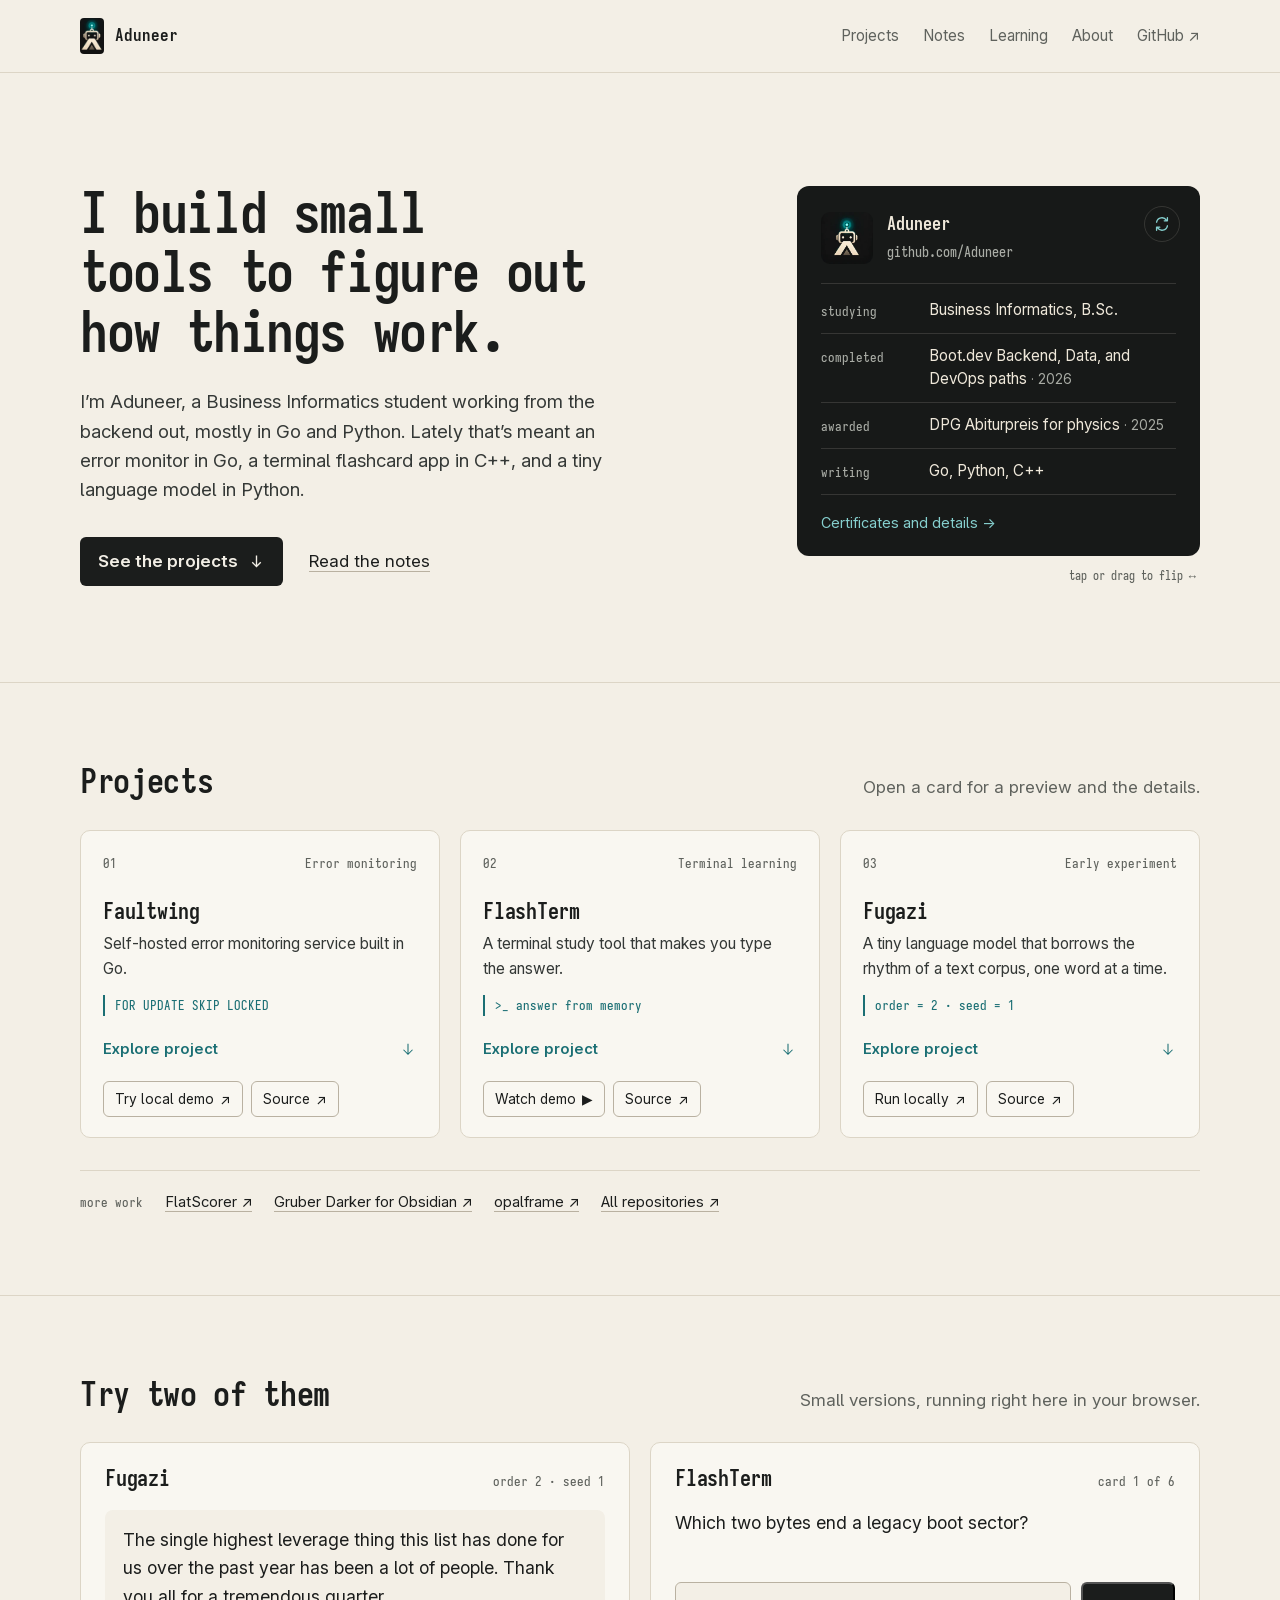
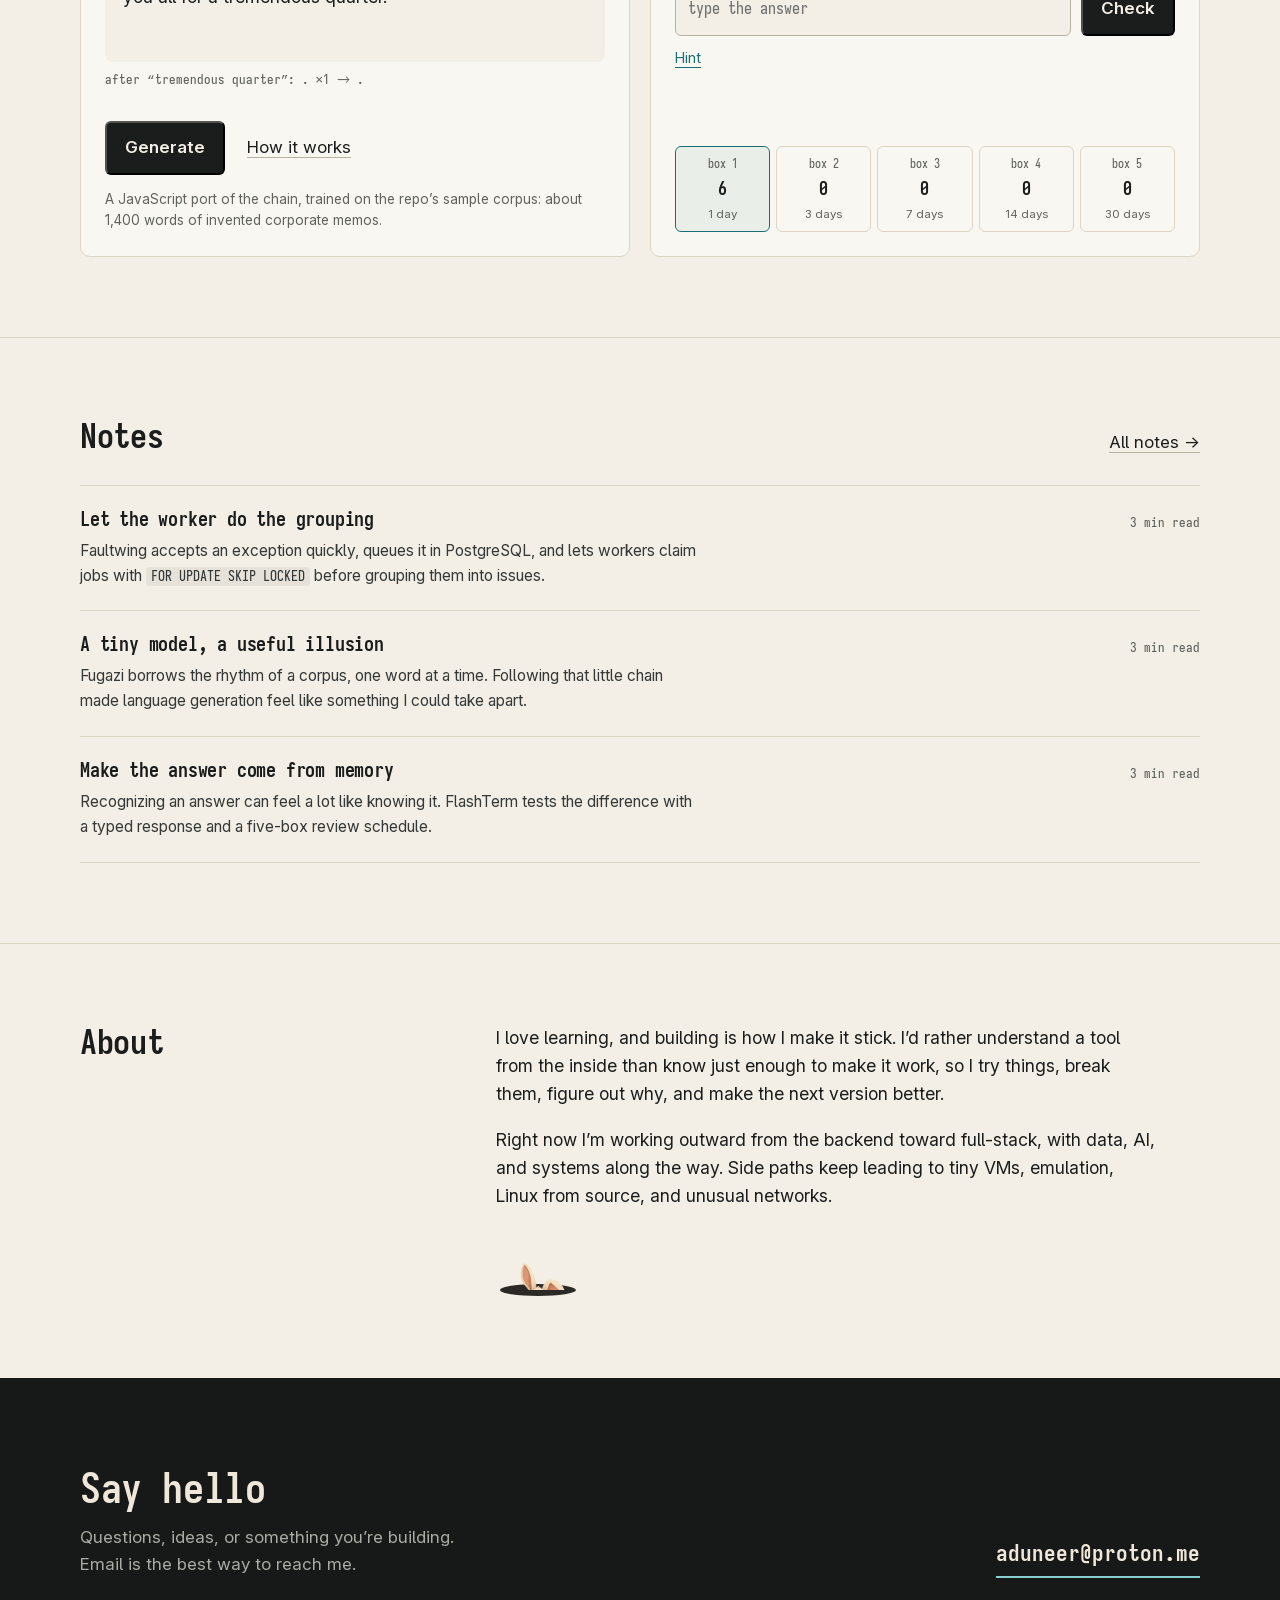
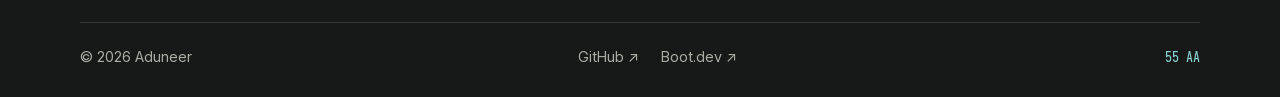
==== commit 55ead91c: "Redesign site, more minimal" ====
--- a/index.html
+++ b/index.html
@@ -1,11 +1,11 @@
 <!doctype html>
-<html lang="en" class="no-js">
+<html lang="en">
   <head>
     <meta charset="utf-8" />
     <meta name="viewport" content="width=device-width, initial-scale=1" />
     <meta
       name="description"
-      content="Aduneer builds small tools, follows interesting questions, and keeps learning along the way. Explore projects and the work behind them."
+      content="Aduneer studies Business Informatics and learns by building: an error monitor in Go, a terminal flashcard app in C++, and a tiny language model in Python."
     />
     <meta name="theme-color" content="#f3efe6" />
     <meta property="og:type" content="website" />
@@ -22,157 +22,100 @@
     <meta name="twitter:card" content="summary_large_image" />
     <link rel="canonical" href="https://aduneer.github.io/" />
     <link rel="icon" href="assets/favicon.svg" type="image/svg+xml" />
+    <link rel="preload" href="assets/iosevka-bold.woff2" as="font" type="font/woff2" crossorigin />
     <link rel="preload" href="assets/adwaita-sans.woff2" as="font" type="font/woff2" crossorigin />
-    <link
-      rel="preload"
-      href="assets/aero-hero-1280.webp"
-      as="image"
-      type="image/webp"
-      imagesrcset="assets/aero-hero-640.webp 640w, assets/aero-hero-960.webp 960w, assets/aero-hero-1280.webp 1280w, assets/aero-hero-1672.webp 1672w"
-      imagesizes="100vw"
-    />
     <link rel="stylesheet" href="styles.css" />
-    <link rel="stylesheet" href="notes.css" />
-    <script src="script.js" defer></script>
+    <script src="home.js" defer></script>
     <title>Aduneer — Build. Explore. Figure it out.</title>
   </head>
   <body>
     <a class="skip-link" href="#main-content">Skip to content</a>
 
-    <header class="site-header" data-header>
-      <div class="nav-shell">
-        <a class="brand" href="#home" aria-label="Aduneer home">
-          <img
-            class="brand-mark"
-            src="assets/brand-mark-teal.webp"
-            width="120"
-            height="180"
-            alt=""
-          />
+    <header class="site-header">
+      <div class="wrap header-inner">
+        <a class="brand" href="index.html" aria-label="Aduneer home">
+          <img class="brand-mark" src="assets/brand-mark-teal.webp" width="120" height="180" alt="" />
           <span class="brand-name">Aduneer</span>
         </a>
-
-        <button
-          class="menu-toggle"
-          type="button"
-          aria-controls="primary-navigation"
-          aria-expanded="false"
-          aria-label="Open navigation"
-        >
-          <span></span>
-          <span></span>
-        </button>
-
-        <nav
-          class="site-nav"
-          id="primary-navigation"
-          aria-label="Primary navigation"
-        >
-          <a href="#home" aria-current="location">Home</a>
+        <nav class="site-nav" aria-label="Primary">
           <a href="#projects">Projects</a>
+          <a href="notes/">Notes</a>
           <a href="learning.html">Learning</a>
-          <a href="#notes">Notes</a>
-          <a href="#about-dialog" data-dialog-open="about-dialog">About</a>
-          <a
-            class="external-link"
-            href="https://github.com/Aduneer"
-            target="_blank"
-            rel="noopener noreferrer"
-          >
-            GitHub
-            <svg viewBox="0 0 12 12" aria-hidden="true">
-              <path d="M2.5 9.5 9 3M4 2.5h5.5V8" />
-            </svg>
-            <span class="visually-hidden"> (opens in a new tab)</span>
-          </a>
+          <a href="#about">About</a>
+          <a href="https://github.com/Aduneer" target="_blank" rel="noopener noreferrer">GitHub <span aria-hidden="true">↗</span><span class="visually-hidden"> (opens in a new tab)</span></a>
         </nav>
       </div>
-      <div class="level-track" data-level-track aria-hidden="true">
-        <div class="level-track-inner">
-          <span class="level-track-fill" data-track-fill></span>
-          <span class="level-stop" style="--stop: 33%"><i>01</i></span>
-          <span class="level-stop" style="--stop: 66%"><i>02</i></span>
-          <span class="level-finish">NEXT LEVEL ↗</span>
-          <span class="mascot-runner" data-runner><img src="assets/mascot-runner-teal-120.webp" width="120" height="134" alt="" /></span>
-        </div>
-      </div>
     </header>
 
     <main id="main-content">
-      <section class="hero" id="home" data-nav-section aria-labelledby="hero-title">
-        <div class="hero-media" aria-hidden="true">
-          <picture>
-            <source
-              type="image/webp"
-              srcset="assets/aero-hero-640.webp 640w, assets/aero-hero-960.webp 960w, assets/aero-hero-1280.webp 1280w, assets/aero-hero-1672.webp 1672w"
-              sizes="100vw"
-            />
-            <img
-              src="assets/aero-hero-960.jpg"
-              srcset="assets/aero-hero-640.jpg 640w, assets/aero-hero-960.jpg 960w, assets/aero-hero-1280.jpg 1280w, assets/aero-hero-1672.jpg 1672w"
-              sizes="100vw"
-              width="1672"
-              height="941"
-              alt=""
-              fetchpriority="high"
-              decoding="async"
-            />
-          </picture>
-        </div>
-        <div class="hero-pointer-light" aria-hidden="true"></div>
-        <div class="hero-pixels" data-hero-pixels aria-hidden="true"></div>
-
-        <div class="hero-content">
-          <p class="eyebrow">Ideas into things <span>—</span></p>
-          <h1 id="hero-title">
-            <span class="hero-title-line">Build. Explore.</span>
-            <span class="hero-title-line">
-              Figure it out. <span class="cursor" aria-hidden="true"></span>
-            </span>
-          </h1>
-          <p class="hero-intro">
-            I’m Aduneer, and I love learning. I build things to understand
-            them, then keep refining what I make and how I think. Every
-            project is a chance to get a little better.
-          </p>
-          <div class="hero-actions">
-            <a class="primary-button" href="#projects">
-              View my work
-              <svg viewBox="0 0 20 20" aria-hidden="true">
-                <path d="M3 10h13M11 5l5 5-5 5" />
-              </svg>
-            </a>
-            <a
-              class="text-button"
-              href="learning.html"
-            >
-              How I keep learning
-            </a>
-          </div>
-          <p class="hero-trace"><abbr title="The 55 AA signature at the end of a legacy boot sector">55 AA</abbr><span>// still curious</span></p>
-        </div>
-        <div class="hero-core" data-hero-core>
-          <button class="hero-core-spin" type="button" aria-label="Spin the glass signal core. Drag, tap, or use the arrow keys" data-hero-spin data-sprite="assets/hero-core-sprite.webp">
-            <img src="assets/hero-core-poster.webp" width="480" height="480" alt="" draggable="false" />
-            <span class="hero-core-frames" aria-hidden="true"></span>
-          </button>
-          <p class="hero-core-caption"><span class="hero-core-led" aria-hidden="true"></span> DRAG / TAP TO SPIN <span aria-hidden="true">↔</span></p>
+      <section class="intro" aria-labelledby="intro-title">
+        <div class="wrap intro-grid">
+          <div>
+            <h1 id="intro-title">I build small tools to figure out how things work.</h1>
+            <p class="intro-lead">
+              I’m Aduneer, a Business Informatics student working from the
+              backend out, mostly in Go and Python. Lately that’s meant an
+              error monitor in Go, a terminal flashcard app in C++, and a tiny
+              language model in Python.
+            </p>
+            <div class="intro-links">
+              <a class="button" href="#projects">
+                See the projects
+                <svg viewBox="0 0 20 20" aria-hidden="true"><path d="M10 3v13M5 11l5 5 5-5" /></svg>
+              </a>
+              <a class="text-link" href="notes/">Read the notes</a>
+            </div>
+          </div>
+
+          <div class="id-card-wrap">
+            <div class="id-card" data-id-card>
+              <div class="id-card-inner">
+                <div class="id-face id-front" role="group" aria-label="At a glance">
+                  <div class="id-card-head">
+                    <picture>
+                      <source
+                        type="image/webp"
+                        srcset="assets/aduneer-avatar-teal-176.webp 176w, assets/aduneer-avatar-teal-264.webp 264w"
+                        sizes="52px"
+                      />
+                      <img src="assets/aduneer-avatar-teal.png" width="176" height="176" alt="" draggable="false" />
+                    </picture>
+                    <div>
+                      <strong>Aduneer</strong>
+                      <span>github.com/Aduneer</span>
+                    </div>
+                  </div>
+                  <dl class="id-facts">
+                    <div><dt>studying</dt><dd>Business Informatics, B.Sc.</dd></div>
+                    <div><dt>completed</dt><dd>Boot.dev Backend, Data, and DevOps paths <small>· 2026</small></dd></div>
+                    <div><dt>awarded</dt><dd>DPG Abiturpreis for physics <small>· 2025</small></dd></div>
+                    <div><dt>writing</dt><dd>Go, Python, C++</dd></div>
+                  </dl>
+                  <a class="id-more" href="learning.html">Certificates and details <span aria-hidden="true">→</span></a>
+                </div>
+                <div class="id-face id-back" role="group" aria-label="Back of the card" hidden>
+                  <span class="id-stripe" aria-hidden="true"></span>
+                  <p class="id-sign-label">authorized signature</p>
+                  <p class="id-signature">Aduneer</p>
+                  <p class="id-fineprint">This card grants access to nothing in particular. If found, please return to <a href="https://github.com/Aduneer" target="_blank" rel="noopener noreferrer">github.com/Aduneer<span class="visually-hidden"> (opens in a new tab)</span></a>.</p>
+                  <div class="id-barcode" aria-hidden="true"><svg viewBox="0 0 124 36" preserveAspectRatio="none"><rect x="0" width="2" height="36"/><rect x="4" width="2" height="36"/><rect x="8" width="2" height="36"/><rect x="20" width="2" height="36"/><rect x="24" width="2" height="36"/><rect x="32" width="2" height="36"/><rect x="40" width="2" height="36"/><rect x="44" width="2" height="36"/><rect x="48" width="2" height="36"/><rect x="52" width="2" height="36"/><rect x="56" width="2" height="36"/><rect x="62" width="6" height="36"/><rect x="72" width="2" height="36"/><rect x="80" width="2" height="36"/><rect x="84" width="2" height="36"/><rect x="88" width="2" height="36"/><rect x="96" width="2" height="36"/><rect x="100" width="2" height="36"/><rect x="104" width="2" height="36"/><rect x="108" width="2" height="36"/><rect x="114" width="2" height="36"/><rect x="118" width="2" height="36"/><rect x="122" width="2" height="36"/></svg><span>ADUNEER</span></div>
+                </div>
+              </div>
+              <button class="id-flip" type="button" aria-pressed="false" aria-label="Flip the card" title="Flip the card" hidden>
+                <svg viewBox="0 0 20 20" aria-hidden="true"><path d="M4 8a6 6 0 0 1 11-2M16 3v3.5h-3.5M16 12a6 6 0 0 1-11 2M4 17v-3.5h3.5" /></svg>
+              </button>
+            </div>
+            <p class="id-hint label" aria-hidden="true">tap or drag to flip ↔</p>
+          </div>
         </div>
       </section>
 
-      <section class="projects" id="projects" data-nav-section aria-labelledby="projects-title">
-        <button class="rabbit-hole rabbit-left" type="button" data-rabbit aria-hidden="true" aria-label="Catch the rabbit" tabindex="-1"><img class="rabbit" src="assets/rabbit-peek.webp" width="360" height="359" alt="" /><span class="hole"></span></button>
-        <div class="projects-shell">
-          <div class="section-heading">
-            <h2 id="projects-title">Selected projects</h2>
-            <span class="section-rule" aria-hidden="true"></span>
-            <p>A few things I’ve built</p>
-          </div>
-
-          <p class="project-prompt">
-            <span>Inside each project</span>
-            A real preview, the decisions behind it, and a direct way to try it.
-          </p>
+      <section class="section" id="projects" aria-labelledby="projects-title">
+        <div class="wrap">
+          <div class="section-head">
+            <h2 id="projects-title">Projects</h2>
+            <p>Open a card for a preview and the details.</p>
+          </div>
 
           <!-- Project claims are kept deliberately close to the public repository READMEs. -->
           <div class="project-grid">
@@ -180,8 +123,8 @@
               <details class="project-disclosure">
                 <summary>
                   <span class="project-card-top">
-                    <span class="project-number">01</span>
-                    <span class="project-category">Error monitoring</span>
+                    <span>01</span>
+                    <span>Error monitoring</span>
                   </span>
                   <h3>Faultwing</h3>
                   <span class="project-summary">
@@ -203,22 +146,10 @@
                   </p>
 
                   <figure class="project-screenshot">
-                    <a href="assets/faultwing-dashboard.webp" target="_blank" rel="noopener noreferrer" aria-label="Open full-size Faultwing dashboard preview in a new tab"><img src="assets/faultwing-dashboard.webp" width="1280" height="762" loading="lazy" decoding="async" alt="Faultwing dashboard with the issue terrarium, issue list, and selected error details" /></a>
+                    <a href="assets/faultwing-dashboard.webp" data-lightbox data-width="1280" data-height="762" aria-label="View the Faultwing dashboard preview larger"><img src="assets/faultwing-dashboard.webp" width="1280" height="762" loading="lazy" decoding="async" alt="Faultwing dashboard with the issue terrarium, issue list, and selected error details" /></a>
                     <figcaption>Faultwing’s local demo dashboard</figcaption>
                   </figure>
 
-                  <div class="project-visual">
-                    <p class="visual-label" id="faultwing-flow-label">
-                      From exception to issue
-                    </p>
-                    <ol class="project-flow" aria-labelledby="faultwing-flow-label">
-                      <li><span>01</span><strong>App / SDK</strong></li>
-                      <li><span>02</span><strong>Go API</strong></li>
-                      <li><span>03</span><strong>Worker</strong></li>
-                      <li><span>04</span><strong>Issue</strong></li>
-                    </ol>
-                  </div>
-
                   <dl class="project-facts">
                     <div>
                       <dt>Built around</dt>
@@ -237,13 +168,12 @@
                     <div>
                       <dt>Current scope</dt>
                       <dd>
-                        An early-stage learning project. The local workflow is
-                        complete; production deployment and security hardening
-                        are not.
+                        My Boot.dev capstone and an early-stage learning
+                        project. The local workflow is complete; production
+                        deployment and security hardening are not.
                       </dd>
                     </div>
                   </dl>
-
                 </div>
               </details>
               <div class="project-actions">
@@ -256,8 +186,8 @@
               <details class="project-disclosure">
                 <summary>
                   <span class="project-card-top">
-                    <span class="project-number">02</span>
-                    <span class="project-category">Terminal learning</span>
+                    <span>02</span>
+                    <span>Terminal learning</span>
                   </span>
                   <h3>FlashTerm</h3>
                   <span class="project-summary">
@@ -280,7 +210,7 @@
                   </p>
 
                   <figure class="project-screenshot project-screenshot-terminal">
-                    <a href="assets/flashterm-demo.gif" target="_blank" rel="noopener noreferrer" aria-label="Watch the full FlashTerm demo in a new tab"><img src="assets/flashterm-poster.webp" width="900" height="600" loading="lazy" decoding="async" alt="FlashTerm review showing a Spanish vocabulary card, typed answer, and correct result" /></a>
+                    <a href="assets/flashterm-demo.gif" data-lightbox data-width="900" data-height="795" data-alt="Animated FlashTerm demo: reviewing cards in the terminal" aria-label="Watch the FlashTerm demo"><img src="assets/flashterm-poster.webp" width="900" height="600" loading="lazy" decoding="async" alt="FlashTerm review showing a Spanish vocabulary card, typed answer, and correct result" /></a>
                     <figcaption>A real review session · click to watch the demo</figcaption>
                   </figure>
 
@@ -320,21 +250,20 @@
                       </dd>
                     </div>
                   </dl>
-
                 </div>
               </details>
               <div class="project-actions">
-                <a href="https://github.com/Aduneer/FlashTerm/blob/main/demo/demo.gif" target="_blank" rel="noopener noreferrer">Watch demo <span aria-hidden="true">↗</span><span class="visually-hidden"> (opens in a new tab)</span></a>
+                <a href="assets/flashterm-demo.gif" data-lightbox data-width="900" data-height="795" data-alt="Animated FlashTerm demo: reviewing cards in the terminal" data-caption="A real review session in FlashTerm">Watch demo <span aria-hidden="true">▶</span></a>
                 <a href="https://github.com/Aduneer/FlashTerm" target="_blank" rel="noopener noreferrer">Source <span aria-hidden="true">↗</span><span class="visually-hidden"> (opens in a new tab)</span></a>
               </div>
             </article>
 
-            <article class="project-card project-card-experiment" id="project-fugazi">
+            <article class="project-card" id="project-fugazi">
               <details class="project-disclosure">
                 <summary>
                   <span class="project-card-top">
-                    <span class="project-number">03</span>
-                    <span class="project-category">Early experiment</span>
+                    <span>03</span>
+                    <span>Early experiment</span>
                   </span>
                   <h3>Fugazi</h3>
                   <span class="project-summary">
@@ -359,23 +288,13 @@
 
                   <figure class="project-screenshot project-screenshot-code">
                     <div class="fugazi-terminal">
-                      <div class="fugazi-terminal-bar" aria-hidden="true"><span></span><span></span><span></span><strong>FUGAZI / SAMPLE RUN</strong></div>
+                      <div class="fugazi-terminal-bar" aria-hidden="true">fugazi / sample run</div>
                       <pre><code><span>$</span> python -m fugazi --seed 1 --sentences 3
 We built a platform. Platforms are wonderful because they can do anything.</code></pre>
                     </div>
                     <figcaption>Excerpt from a reproducible run on the bundled sample corpus</figcaption>
                   </figure>
 
-                  <div class="project-visual">
-                    <p class="visual-label" id="fugazi-flow-label">From corpus to sentence</p>
-                    <ol class="project-flow" aria-labelledby="fugazi-flow-label">
-                      <li><span>01</span><strong>Corpus</strong></li>
-                      <li><span>02</span><strong>Tokens</strong></li>
-                      <li><span>03</span><strong>Contexts</strong></li>
-                      <li><span>04</span><strong>Next word</strong></li>
-                    </ol>
-                  </div>
-
                   <dl class="project-facts">
                     <div>
                       <dt>Mechanism</dt>
@@ -399,7 +318,6 @@
                       </dd>
                     </div>
                   </dl>
-
                 </div>
               </details>
               <div class="project-actions">
@@ -408,176 +326,145 @@
               </div>
             </article>
           </div>
-          <button class="rabbit-hole rabbit-inline" type="button" data-rabbit aria-hidden="true" aria-label="Catch the rabbit" tabindex="-1"><img class="rabbit" src="assets/rabbit-peek.webp" width="360" height="359" alt="" /><span class="hole"></span></button>
+
           <div class="more-work">
-            <span>More work</span>
-            <a href="https://github.com/Aduneer/FlatScorer" target="_blank" rel="noopener noreferrer">FlatScorer <span aria-hidden="true">↗</span><span class="visually-hidden"> (opens in a new tab)</span></a>
-            <a href="https://github.com/Aduneer/gruber-darker-obsidian" target="_blank" rel="noopener noreferrer">Gruber Darker for Obsidian <span aria-hidden="true">↗</span><span class="visually-hidden"> (opens in a new tab)</span></a>
-            <a href="https://aduneer.github.io/opalframe/" target="_blank" rel="noopener noreferrer">opalframe <span aria-hidden="true">↗</span><span class="visually-hidden"> (opens in a new tab)</span></a>
-            <a href="https://github.com/Aduneer?tab=repositories" target="_blank" rel="noopener noreferrer">All repositories <span aria-hidden="true">↗</span><span class="visually-hidden"> (opens in a new tab)</span></a>
+            <span class="label">more work</span>
+            <a class="text-link" href="https://github.com/Aduneer/FlatScorer" target="_blank" rel="noopener noreferrer">FlatScorer <span aria-hidden="true">↗</span><span class="visually-hidden"> (opens in a new tab)</span></a>
+            <a class="text-link" href="https://github.com/Aduneer/gruber-darker-obsidian" target="_blank" rel="noopener noreferrer">Gruber Darker for Obsidian <span aria-hidden="true">↗</span><span class="visually-hidden"> (opens in a new tab)</span></a>
+            <a class="text-link" href="https://aduneer.github.io/opalframe/" target="_blank" rel="noopener noreferrer">opalframe <span aria-hidden="true">↗</span><span class="visually-hidden"> (opens in a new tab)</span></a>
+            <a class="text-link" href="https://github.com/Aduneer?tab=repositories" target="_blank" rel="noopener noreferrer">All repositories <span aria-hidden="true">↗</span><span class="visually-hidden"> (opens in a new tab)</span></a>
           </div>
         </div>
       </section>
 
-      <section class="interlude" id="notes" data-nav-section aria-labelledby="interlude-title">
-        <button class="rabbit-hole rabbit-right" type="button" data-rabbit aria-hidden="true" aria-label="Catch the rabbit" tabindex="-1"><img class="rabbit" src="assets/rabbit-peek.webp" width="360" height="359" alt="" /><span class="hole"></span></button>
-        <div class="signal-strip" aria-hidden="true">
-          <div class="signal-track">
-            <div class="signal-group">
-              <span>Build small</span><i>✦</i>
-              <span>Break it</span><i>✦</i>
-              <span>Read the source</span><i>✦</i>
-              <span>Follow the signal</span><i>✦</i>
-              <span>Ask why</span><i>✦</i>
-              <span>Keep learning</span><i>✦</i>
-              <span>Try again</span><i>✦</i>
-              <span>Make it better</span><i>✦</i>
-            </div>
-            <div class="signal-group">
-              <span>Build small</span><i>✦</i>
-              <span>Break it</span><i>✦</i>
-              <span>Read the source</span><i>✦</i>
-              <span>Follow the signal</span><i>✦</i>
-              <span>Ask why</span><i>✦</i>
-              <span>Keep learning</span><i>✦</i>
-              <span>Try again</span><i>✦</i>
-              <span>Make it better</span><i>✦</i>
-            </div>
-          </div>
-        </div>
-
-        <div class="interlude-shell">
-          <div class="interlude-kicker reveal">
-            <p>Field notes</p>
-            <span>Decisions behind the demos</span>
-          </div>
-
-          <h2 id="interlude-title" class="reveal" style="--reveal-delay: 80ms">
-            From question<br />
-            <span>to working system.</span>
-          </h2>
-
-          <div class="field-notes">
-            <article class="field-note reveal" style="--reveal-delay: 120ms">
-              <div class="field-note-index"><span>01 / Faultwing</span><span aria-hidden="true">↗</span></div>
-              <div class="field-note-line" aria-hidden="true"><span></span><span></span><span></span></div>
-              <h3>Let the worker do the grouping.</h3>
-              <p>An incoming exception becomes a durable PostgreSQL job. A Go worker fingerprints and groups it into an issue; workers can claim jobs concurrently with <code>FOR UPDATE SKIP LOCKED</code>. The dashboard refreshes from the authoritative API.</p>
-              <a href="https://github.com/Aduneer/Faultwing/blob/main/docs/architecture.md" target="_blank" rel="noopener noreferrer">Read the architecture <span aria-hidden="true">↗</span><span class="visually-hidden"> (opens in a new tab)</span></a>
+      <section class="section" id="play" aria-labelledby="play-title" data-play hidden>
+        <div class="wrap">
+          <div class="section-head">
+            <h2 id="play-title">Try two of them</h2>
+            <p>Small versions, running right here in your browser.</p>
+          </div>
+          <div class="play-grid">
+            <article class="play-panel" data-fugazi aria-labelledby="fugazi-play-title">
+              <div class="play-head">
+                <h3 id="fugazi-play-title">Fugazi</h3>
+                <span class="label">order 2 · seed <span data-fugazi-seed>1</span></span>
+              </div>
+              <p class="fugazi-output" data-fugazi-output></p>
+              <p class="visually-hidden" aria-live="polite" data-fugazi-live></p>
+              <p class="fugazi-readout label" data-fugazi-readout aria-hidden="true"></p>
+              <div class="play-actions">
+                <button class="button" type="button" data-fugazi-run disabled>Generate</button>
+                <a class="text-link" href="notes/fugazi.html">How it works</a>
+              </div>
+              <p class="play-note">A JavaScript port of the chain, trained on the repo’s sample corpus: about 1,400 words of invented corporate memos.</p>
             </article>
 
-            <article class="field-note reveal" style="--reveal-delay: 190ms">
-              <div class="field-note-index"><span>02 / Fugazi</span><span aria-hidden="true">↗</span></div>
-              <div class="field-note-chain" aria-hidden="true"><span>two words</span><i>→</i><span>weighted choice</span><i>→</i><span>next word</span></div>
-              <h3>The chain remembers only its previous words.</h3>
-              <p>Fugazi counts what follows each short context, then samples a path through those transitions. Starting at sentence openings and fixing the random seed make the output easier to read and reproduce. It was one of the experiments that drew me into language modeling.</p>
-              <a href="https://github.com/Aduneer/Fugazi-bot#how-it-works" target="_blank" rel="noopener noreferrer">Read how it works <span aria-hidden="true">↗</span><span class="visually-hidden"> (opens in a new tab)</span></a>
+            <article class="play-panel" data-flashterm aria-labelledby="flash-play-title">
+              <div class="play-head">
+                <h3 id="flash-play-title">FlashTerm</h3>
+                <span class="label" data-flash-count>card 1 of 6</span>
+              </div>
+              <p class="flash-question" data-flash-question></p>
+              <form class="flash-form">
+                <label class="visually-hidden" for="flash-answer">Your answer</label>
+                <input id="flash-answer" type="text" autocomplete="off" autocapitalize="off" spellcheck="false" placeholder="type the answer" disabled />
+                <button class="button" type="submit" data-flash-submit disabled>Check</button>
+              </form>
+              <div class="flash-row">
+                <button class="flash-hint" type="button" data-flash-hint disabled>Hint</button>
+                <p class="flash-feedback" data-flash-feedback aria-live="polite"></p>
+              </div>
+              <ol class="flash-boxes" aria-label="Review boxes">
+                <li data-flash-box><span>box 1</span><strong data-flash-box-count>6</strong><small>1 day</small></li>
+                <li data-flash-box><span>box 2</span><strong data-flash-box-count>0</strong><small>3 days</small></li>
+                <li data-flash-box><span>box 3</span><strong data-flash-box-count>0</strong><small>7 days</small></li>
+                <li data-flash-box><span>box 4</span><strong data-flash-box-count>0</strong><small>14 days</small></li>
+                <li data-flash-box><span>box 5</span><strong data-flash-box-count>0</strong><small>30 days</small></li>
+              </ol>
             </article>
           </div>
-
-          <aside class="notebook-doorway reveal" aria-label="Personal blog">
-            <span class="notebook-led" aria-hidden="true"></span>
-            <div>
-              <p>Writing / ongoing</p>
-              <h3>Notes on building and learning.</h3>
-              <span>Posts about what I’m building, learning, and trying to understand.</span>
-            </div>
-            <a href="notes/">Read the blog <span aria-hidden="true">↗</span></a>
-          </aside>
-
-          <details class="signal-cache reveal">
-            <summary>
-              <span class="signal-cache-led" aria-hidden="true"></span>
-              <span>Open signal cache</span>
-              <span class="signal-cache-spec">640 × 480 / 16 colors</span>
-              <span class="signal-cache-arrow" aria-hidden="true">+</span>
-            </summary>
-            <div class="signal-cache-screen">
-              <p class="signal-cache-command"><span aria-hidden="true">&gt;</span> build / learn / repeat</p>
-              <p>A small nod to Terry A. Davis and the handmade world of <a href="https://templeos.org/" target="_blank" rel="noopener noreferrer">TempleOS<span class="visually-hidden"> (opens in a new tab)</span></a>.</p>
-              <p class="signal-cache-echo">the pixels glow in the dark<span aria-hidden="true">_</span></p>
-            </div>
-          </details>
-          <button class="rabbit-hole rabbit-inline" type="button" data-rabbit aria-hidden="true" aria-label="Catch the rabbit" tabindex="-1"><img class="rabbit" src="assets/rabbit-peek.webp" width="360" height="359" alt="" /><span class="hole"></span></button>
+        </div>
+      </section>
+
+      <section class="section" id="notes" aria-labelledby="notes-title">
+        <div class="wrap">
+          <div class="section-head">
+            <h2 id="notes-title">Notes</h2>
+            <a class="text-link" href="notes/">All notes <span aria-hidden="true">→</span></a>
+          </div>
+          <ul class="note-list">
+            <li>
+              <h3><a href="notes/faultwing.html">Let the worker do the grouping</a></h3>
+              <p>Faultwing accepts an exception quickly, queues it in PostgreSQL, and lets workers claim jobs with <code>FOR UPDATE SKIP LOCKED</code> before grouping them into issues.</p>
+              <span class="label">3 min read</span>
+            </li>
+            <li>
+              <h3><a href="notes/fugazi.html">A tiny model, a useful illusion</a></h3>
+              <p>Fugazi borrows the rhythm of a corpus, one word at a time. Following that little chain made language generation feel like something I could take apart.</p>
+              <span class="label">3 min read</span>
+            </li>
+            <li>
+              <h3><a href="notes/flashterm.html">Make the answer come from memory</a></h3>
+              <p>Recognizing an answer can feel a lot like knowing it. FlashTerm tests the difference with a typed response and a five-box review schedule.</p>
+              <span class="label">3 min read</span>
+            </li>
+            </ul>
+        </div>
+      </section>
+
+      <section class="section" id="about" aria-labelledby="about-title">
+        <div class="wrap about-grid">
+          <h2 id="about-title">About</h2>
+          <div class="about-body">
+            <p>
+              I love learning, and building is how I make it stick. I’d rather
+              understand a tool from the inside than know just enough to make
+              it work, so I try things, break them, figure out why, and make
+              the next version better.
+            </p>
+            <p>
+              Right now I’m working outward from the backend toward
+              full-stack, with data, AI, and systems along the way. Side paths
+              keep leading to tiny VMs, emulation, Linux from source, and
+              unusual networks.
+            </p>
+            <a class="rabbit-door" href="rabbit-hole.html" title="Follow the side paths">
+              <span class="rabbit-door-peek"><img src="assets/rabbit-peek.webp" width="360" height="359" alt="" loading="lazy" decoding="async" /></span>
+              <span class="visually-hidden">Follow the side paths down the rabbit hole</span>
+            </a>
+          </div>
         </div>
       </section>
     </main>
 
     <footer class="site-footer">
-      <div class="footer-shell">
-        <div class="footer-invite reveal">
+      <div class="wrap">
+        <div class="footer-top">
           <div>
-            <p class="eyebrow">Keep in touch</p>
-            <h2>Something interesting nearby?</h2>
-          </div>
-          <a
-            class="footer-cta"
-            href="mailto:aduneer@proton.me"
-          >
-            <span class="footer-cta-copy"><strong>Say hello</strong><small>aduneer@proton.me</small></span>
-            <svg viewBox="0 0 24 24" aria-hidden="true">
-              <path d="M5 19 19 5M8 5h11v11" />
-            </svg>
-          </a>
-        </div>
-
-        <div class="footer-meta">
-          <p>© <span id="year">2026</span> Aduneer</p>
-          <p class="footer-annotation"><span>ESC[36m</span> / EOF? not yet.</p>
-          <p>Curiosity compiles. <span class="footer-cursor" aria-hidden="true"></span></p>
+            <h2>Say hello</h2>
+            <p>Questions, ideas, or something you’re building. Email is the best way to reach me.</p>
+          </div>
+          <a class="footer-email" href="mailto:aduneer@proton.me">aduneer@proton.me</a>
+        </div>
+        <div class="footer-bottom">
+          <p>© 2026 Aduneer</p>
+          <nav aria-label="Elsewhere">
+            <a href="https://github.com/Aduneer" target="_blank" rel="noopener noreferrer">GitHub <span aria-hidden="true">↗</span><span class="visually-hidden"> (opens in a new tab)</span></a>
+            <a href="https://www.boot.dev/u/aduneer" target="_blank" rel="noopener noreferrer">Boot.dev <span aria-hidden="true">↗</span><span class="visually-hidden"> (opens in a new tab)</span></a>
+          </nav>
+          <abbr class="footer-sig" title="The 55 AA signature at the end of a legacy boot sector">55 AA</abbr>
         </div>
       </div>
     </footer>
 
-    <dialog class="info-dialog" id="about-dialog" aria-labelledby="about-title">
-      <div class="dialog-shell">
-        <form method="dialog">
-          <button class="dialog-close" type="submit" aria-label="Close about dialog">×</button>
-        </form>
-        <picture>
-          <source
-            type="image/webp"
-            srcset="assets/aduneer-avatar-teal-176.webp 176w, assets/aduneer-avatar-teal-264.webp 264w"
-            sizes="88px"
-          />
-          <img
-            class="dialog-avatar"
-            src="assets/aduneer-avatar-teal.png"
-            width="176"
-            height="176"
-            alt="Aduneer's robot avatar"
-            loading="lazy"
-            decoding="async"
-          />
-        </picture>
-        <p class="eyebrow">About / ongoing</p>
-        <h2 id="about-title">Curious about how things work.</h2>
-        <p>
-          I love learning, and building is how I make it stick. I try things,
-          break them, understand why, and make the next version better.
-        </p>
-        <p>
-          Right now I’m exploring Go, C++, Python, data, AI, and systems. Side
-          paths keep leading to tiny VMs, emulation, Linux from source,
-          unusual networks, and old laptops with character.
-        </p>
-        <div class="dialog-actions">
-          <a class="dialog-link" href="mailto:aduneer@proton.me">aduneer@proton.me <span aria-hidden="true">↗</span></a>
-          <a
-            class="dialog-link"
-            href="https://github.com/Aduneer"
-            target="_blank"
-            rel="noopener noreferrer"
-          >
-            More on GitHub
-            <span class="visually-hidden"> (opens in a new tab)</span>
-            <svg viewBox="0 0 16 16" aria-hidden="true">
-              <path d="M3 13 13 3M5 3h8v8" />
-            </svg>
-          </a>
-        </div>
-      </div>
+    <dialog class="lightbox" aria-label="Preview">
+      <figure>
+        <img alt="" />
+        <figcaption></figcaption>
+      </figure>
+      <form method="dialog">
+        <button class="lightbox-close" type="submit" aria-label="Close preview">×</button>
+      </form>
     </dialog>
-
   </body>
 </html>
--- a/styles.css
+++ b/styles.css
@@ -22,20 +22,25 @@
   font-display: swap;
 }
 
+/* The palette comes from the robot mark: cream, near-black, one teal. */
 :root {
   --paper: #f3efe6;
-  --paper-deep: #e5e9e5;
-  --ink: #20282a;
-  --muted: #4b5d60;
-  --accent: #287d82;
-  --accent-light: #9bcdd0;
-  --signal: #22d4d9;
-  --focus: #206a70;
-  --line: rgba(28, 53, 57, 0.22);
+  --card: #f9f7f1;
+  --ink: #1b1d1c;
+  --ink-2: #343836;
+  --muted: #5f625d;
+  --line: #dcd5c6;
+  --line-strong: #b9b1a1;
+  --accent: #1b6f74;
+  --night: #171918;
+  --night-ink: #efe8da;
+  --night-muted: #a9aca5;
+  --night-line: rgba(239, 232, 218, 0.14);
+  --night-accent: #86d0cf;
   --font-ui: "Aduneer Sans", Inter, system-ui, sans-serif;
   --font-mono: "Aduneer Iosevka", ui-monospace, "SFMono-Regular", "Cascadia Code", Menlo,
     Monaco, Consolas, "Liberation Mono", monospace;
-  --page-width: 1220px;
+  --page-width: 1120px;
 }
 
 *,
@@ -46,64 +51,36 @@
 
 html {
   scroll-behavior: smooth;
-  scroll-padding-top: 7rem;
+  -webkit-text-size-adjust: 100%;
 }
 
 body {
   min-width: 320px;
   margin: 0;
-  overflow-x: hidden;
   background: var(--paper);
   color: var(--ink);
   font-family: var(--font-ui);
-  font-size: 16px;
-  font-weight: 500;
-  text-rendering: optimizeLegibility;
+  font-size: 1.0625rem;
+  line-height: 1.6;
 }
 
 h1,
 h2,
 h3,
 code,
+pre,
 .brand-name,
-.eyebrow,
-.hero-trace,
-.project-number,
-.project-category,
-.project-trace,
-.field-note-index,
-.footer-annotation,
-.milestone-index,
-.orbit-label,
-.signal-cache {
-  font-family: var(--font-mono);
-}
-
-body::after {
-  position: fixed;
-  inset: 0;
-  z-index: 30;
-  background: repeating-linear-gradient(180deg, transparent 0 6px, rgba(95, 158, 159, 0.03) 6px 7px);
-  content: "";
-  pointer-events: none;
-}
-
-@media (prefers-contrast: more), (forced-colors: active), print {
-  body::after { display: none; }
-}
-
-body.nav-open,
-body.modal-open {
-  overflow: hidden;
-}
-
-button,
-a {
-  font: inherit;
-}
-
-button {
-  color: inherit;
+.label {
+  font-family: var(--font-mono);
+}
+
+h1,
+h2,
+h3 {
+  font-weight: 700;
+  line-height: 1.15;
+  letter-spacing: -0.01em;
+  text-wrap: balance;
 }
 
 a {
@@ -111,23 +88,39 @@
   text-decoration: none;
 }
 
+button {
+  font: inherit;
+  color: inherit;
+}
+
 img,
 svg {
   display: block;
+  max-width: 100%;
 }
 
 img {
-  max-width: 100%;
+  height: auto;
+}
+
+code {
+  font-size: 0.9em;
+}
+
+p code {
+  padding: 1px 5px;
+  border-radius: 4px;
+  background: rgba(27, 29, 28, 0.06);
 }
 
 ::selection {
   background: var(--accent);
-  color: #fffdf7;
+  color: var(--paper);
 }
 
 :focus-visible {
-  outline: 2px solid var(--focus);
-  outline-offset: 4px;
+  outline: 2px solid var(--accent);
+  outline-offset: 3px;
 }
 
 .visually-hidden {
@@ -142,614 +135,456 @@
 }
 
 .skip-link {
-  position: fixed;
+  position: absolute;
   top: 12px;
   left: 12px;
-  z-index: 100;
+  z-index: 10;
   padding: 10px 14px;
-  transform: translateY(-150%);
-  border: 1px solid var(--ink);
-  background: var(--paper);
-  font-size: 0.75rem;
-  transition: transform 160ms ease;
+  border-radius: 6px;
+  background: var(--ink);
+  color: var(--paper);
+  transform: translateY(-200%);
 }
 
 .skip-link:focus {
-  transform: translateY(0);
-}
+  transform: none;
+}
+
+.wrap {
+  width: min(100% - 40px, var(--page-width));
+  margin-inline: auto;
+}
+
+.label {
+  color: var(--muted);
+  font-size: 0.82rem;
+  font-weight: 500;
+}
+
+.text-link {
+  text-decoration: underline;
+  text-decoration-color: var(--line-strong);
+  text-decoration-thickness: 1px;
+  text-underline-offset: 4px;
+}
+
+.text-link:hover {
+  color: var(--accent);
+  text-decoration-color: currentColor;
+}
+
+/* Header */
 
 .site-header {
-  position: fixed;
-  inset: 0 0 auto;
-  z-index: 20;
-  isolation: isolate;
-  padding: 14px clamp(1.25rem, 4vw, 3rem);
-  border-bottom: 1px solid rgba(255, 255, 255, 0.72);
-  background: rgba(239, 250, 247, 0.76);
-  box-shadow:
-    inset 0 1px 0 rgba(255, 255, 255, 0.84),
-    0 5px 24px rgba(25, 54, 58, 0.08);
-  backdrop-filter: blur(22px) saturate(145%);
-  -webkit-backdrop-filter: blur(22px) saturate(145%);
-  transition: box-shadow 220ms ease, background-color 220ms ease;
-}
-
-.site-header.is-scrolled {
-  background: rgba(239, 250, 247, 0.9);
-  box-shadow: 0 12px 32px rgba(25, 54, 58, 0.14);
-}
-
-.nav-shell {
-  position: relative;
-  z-index: 1;
-  display: flex;
+  border-bottom: 1px solid var(--line);
+}
+
+.header-inner {
+  display: flex;
+  flex-wrap: wrap;
   align-items: center;
-  width: min(100%, var(--page-width));
-  min-height: 48px;
-  margin: 0 auto;
+  justify-content: space-between;
+  gap: 10px 32px;
+  min-height: 72px;
+  padding-block: 12px;
 }
 
 .brand {
   display: inline-flex;
   align-items: center;
-  gap: 18px;
+  gap: 11px;
+}
+
+.brand-mark {
+  width: 24px;
+  height: auto;
   border-radius: 4px;
-}
-
-.brand-mark {
-  width: 32px;
-  height: 48px;
-  border-radius: 6px;
-  object-fit: cover;
-  box-shadow: 0 0 18px rgba(34, 212, 217, 0.18);
+  transition: filter 200ms ease;
+}
+
+/* The antenna lights up. */
+.brand:hover .brand-mark {
+  filter: drop-shadow(0 0 6px rgba(34, 212, 217, 0.65));
 }
 
 .brand-name {
   font-size: 1.05rem;
   font-weight: 700;
-  letter-spacing: 0.12em;
 }
 
 .site-nav {
   display: flex;
+  flex-wrap: wrap;
+  gap: 4px 24px;
+  font-size: 0.95rem;
+}
+
+.site-nav a {
+  padding: 4px 0;
+  color: var(--muted);
+}
+
+.site-nav a:hover,
+.site-nav a[aria-current] {
+  color: var(--ink);
+}
+
+.site-nav a[aria-current] {
+  text-decoration: underline;
+  text-decoration-color: var(--accent);
+  text-decoration-thickness: 2px;
+  text-underline-offset: 6px;
+}
+
+/* Home: intro */
+
+.intro {
+  padding: clamp(56px, 9vw, 112px) 0 clamp(56px, 8vw, 96px);
+}
+
+.intro-grid {
+  display: grid;
+  grid-template-columns: minmax(0, 1.35fr) minmax(300px, 0.85fr);
   align-items: center;
-  gap: clamp(1.25rem, 2.5vw, 2.35rem);
-  margin-right: clamp(0rem, 5vw, 4.5rem);
-  margin-left: auto;
-}
-
-.site-nav a,
-.nav-link {
-  position: relative;
-  padding: 8px 0;
-  border: 0;
-  background: none;
-  cursor: pointer;
-  font-size: 0.86rem;
-  line-height: 1.2;
-  letter-spacing: 0.015em;
-}
-
-.site-nav a::after,
-.nav-link::after {
-  position: absolute;
-  right: 0;
-  bottom: 1px;
-  left: 0;
-  height: 1px;
-  transform: scaleX(0);
-  transform-origin: right;
-  background: var(--accent);
-  box-shadow: 0 0 10px rgba(34, 212, 217, 0.56);
-  content: "";
-  transition: transform 180ms ease;
-}
-
-.site-nav a:hover::after,
-.site-nav a:focus-visible::after,
-.nav-link:hover::after,
-.nav-link:focus-visible::after,
-.site-nav a[aria-current]::after {
-  transform: scaleX(1);
-  transform-origin: left;
-}
-
-.external-link {
+  gap: 48px clamp(40px, 6vw, 88px);
+}
+
+.intro h1 {
+  max-width: 20ch;
+  margin: 0;
+  font-size: clamp(2.3rem, 5vw, 3.5rem);
+  line-height: 1.06;
+  letter-spacing: -0.025em;
+}
+
+.intro-lead {
+  max-width: 34rem;
+  margin: 24px 0 0;
+  color: var(--ink-2);
+  font-size: 1.15rem;
+}
+
+.intro-links {
+  display: flex;
+  flex-wrap: wrap;
+  align-items: center;
+  gap: 14px 26px;
+  margin-top: 32px;
+}
+
+.button {
   display: inline-flex;
   align-items: center;
-  gap: 7px;
-}
-
-.external-link svg {
-  width: 11px;
-  height: 11px;
+  gap: 10px;
+  padding: 11px 18px;
+  border-radius: 6px;
+  background: var(--ink);
+  color: var(--paper);
+  font-weight: 600;
+  transition: background-color 150ms ease;
+}
+
+.button:hover {
+  background: var(--accent);
+}
+
+.button svg {
+  width: 17px;
+  height: 17px;
   fill: none;
   stroke: currentColor;
-  stroke-linecap: square;
-  stroke-width: 1.2;
-}
-
-.menu-toggle {
-  display: none;
-}
-
-.hero {
+  stroke-width: 1.6;
+}
+
+/* The ID card has two faces and spins like a coin (see home.js). */
+.id-card {
   position: relative;
-  isolation: isolate;
-  min-height: 720px;
+  perspective: 1400px;
+}
+
+.id-card-inner {
+  display: grid;
+  transform-style: preserve-3d;
+  transition: transform 750ms cubic-bezier(0.25, 0.9, 0.3, 1.12);
+}
+
+.id-face {
+  grid-area: 1 / 1;
+  min-width: 0;
+  padding: 24px 24px 20px;
   overflow: hidden;
-  background: #e4f4f2;
-}
-
-.hero-media,
-.hero-media img,
-.hero::after {
+  border-radius: 12px;
+  background: var(--night);
+  color: var(--night-ink);
+  backface-visibility: hidden;
+  -webkit-backface-visibility: hidden;
+}
+
+.id-back {
+  transform: rotateY(180deg);
+}
+
+.id-card.is-interactive {
+  cursor: grab;
+  touch-action: pan-y;
+}
+
+.id-card.is-dragging {
+  cursor: grabbing;
+  user-select: none;
+}
+
+.id-card.is-dragging .id-card-inner {
+  transition: none;
+}
+
+.id-flip {
   position: absolute;
-  inset: 0;
-}
-
-.hero-media {
-  z-index: -2;
-  transform: translate3d(var(--media-x, 0px), var(--media-y, 0px), 0) scale(1.035);
-  transform-origin: center;
-}
-
-.hero-media img {
-  width: 100%;
-  height: 100%;
-  object-fit: cover;
-  object-position: center center;
-  filter: blur(2.5px) saturate(1.06) contrast(1.01);
-  transform: scale(1.025);
-}
-
-.hero-pointer-light {
-  position: absolute;
-  inset: 0;
-  z-index: 0;
-  background: radial-gradient(
-    360px circle at var(--pointer-x, 50%) var(--pointer-y, 50%),
-    rgba(117, 207, 207, 0.35),
-    rgba(219, 246, 243, 0.12) 38%,
-    transparent 72%
-  );
-  mix-blend-mode: soft-light;
-  opacity: 0;
-  pointer-events: none;
-  transition: opacity 300ms ease;
-}
-
-.hero.has-pointer .hero-pointer-light {
-  opacity: 1;
-}
-
-.hero-pixels {
-  position: absolute;
-  inset: 0;
-  z-index: 0;
-  overflow: hidden;
-  pointer-events: none;
-}
-
-.hero-pixel {
-  position: absolute;
-  width: var(--pixel-size);
-  height: var(--pixel-size);
-  left: var(--pixel-x);
-  top: var(--pixel-y);
-  background: var(--pixel-color);
-  box-shadow: 0 0 12px var(--pixel-color);
-  animation: pixel-fade 560ms steps(5, end) both;
-}
-
-.hero::after {
-  z-index: -1;
-  background:
-    linear-gradient(
-      90deg,
-      rgba(250, 254, 251, 0.2) 0%,
-      rgba(237, 250, 247, 0.08) 48%,
-      transparent 100%
-    ),
-    linear-gradient(0deg, rgba(25, 51, 57, 0.04), transparent 38%);
-  content: "";
-  pointer-events: none;
-}
-
-.hero-content {
-  position: relative;
-  z-index: 1;
-  width: min(100%, var(--page-width));
-  margin: 0 auto;
-  padding: 170px 0 108px;
-}
-
-.eyebrow {
-  margin: 0 0 28px;
-  color: var(--muted);
-  font-size: 0.78rem;
-  line-height: 1.2;
-  letter-spacing: 0.16em;
-  text-transform: uppercase;
-}
-
-.eyebrow span {
-  display: inline-block;
-  margin-left: 8px;
-  color: var(--ink);
-}
-
-.hero .eyebrow {
-  display: inline-flex;
-  align-items: center;
-  padding: 9px 14px;
-  border: 1px solid rgba(255, 255, 255, 0.9);
-  border-radius: 999px;
-  background: rgba(247, 255, 251, 0.63);
-  box-shadow:
-    inset 0 1px 0 rgba(255, 255, 255, 0.95),
-    0 10px 30px rgba(40, 125, 130, 0.11);
-  color: #36565b;
-  backdrop-filter: blur(12px) saturate(135%);
-  -webkit-backdrop-filter: blur(12px) saturate(135%);
-}
-
-.hero .eyebrow span { color: var(--accent); }
-
-.hero h1 {
-  max-width: 670px;
-  margin: 0;
-  font-size: clamp(3rem, 3.7vw, 3.6rem);
-  font-weight: 700;
-  line-height: 1.16;
-  letter-spacing: -0.025em;
-}
-
-.hero-title-line {
-  display: block;
-  white-space: nowrap;
-}
-
-.cursor,
-.footer-cursor {
-  display: inline-block;
-  width: 2px;
-  height: 0.82em;
-  margin-left: 8px;
-  vertical-align: -0.03em;
-  background: var(--signal);
-  box-shadow: 0 0 10px rgba(34, 212, 217, 0.72);
-  animation: cursor-blink 1.1s steps(1, end) infinite;
-}
-
-.hero-intro {
-  max-width: 440px;
-  margin: 27px 0 0;
-  color: #354448;
-  font-size: 1.05rem;
-  line-height: 1.65;
-}
-
-.hero-actions {
-  display: flex;
-  align-items: center;
-  gap: clamp(2rem, 4vw, 3.5rem);
-  margin-top: 40px;
-}
-
-.hero-trace {
-  width: fit-content;
-  margin: 38px 0 0;
-  display: flex;
-  align-items: center;
-  gap: 14px;
-  padding: 10px 14px;
-  border: 1px solid rgba(255, 255, 255, 0.88);
-  border-left: 2px solid var(--signal);
-  border-radius: 8px;
-  background: rgba(247, 255, 251, 0.62);
-  box-shadow: inset 0 1px 0 rgba(255, 255, 255, 0.95), 0 12px 28px rgba(25, 93, 98, 0.1);
-  color: #31575c;
-  font-size: 0.78rem;
-  letter-spacing: 0.06em;
-  backdrop-filter: blur(18px) saturate(145%);
-  -webkit-backdrop-filter: blur(18px) saturate(145%);
-}
-
-.hero-trace abbr { color: #125f68; font-weight: 700; text-decoration: none; cursor: help; }
-.hero-trace span { color: #31575c; }
-
-.hero-core {
-  position: absolute;
-  top: 50%;
-  right: max(24px, calc((100vw - var(--page-width)) / 2 + 5px));
+  top: 20px;
+  right: 20px;
   z-index: 2;
-  width: clamp(300px, 30vw, 430px);
-  transform: translateY(-43%);
-  text-align: center;
-}
-
-.hero-core::before {
-  position: absolute;
-  inset: 11% 8% 18%;
-  z-index: -1;
-  border: 1px solid rgba(255, 255, 255, .56);
-  border-radius: 50%;
-  background: radial-gradient(circle, rgba(238, 253, 250, .72), rgba(223, 248, 246, .34) 58%, rgba(226, 250, 247, .05) 74%);
-  box-shadow: 0 26px 70px rgba(27, 104, 112, .12), inset 0 1px 0 rgba(255, 255, 255, .82);
-  backdrop-filter: blur(9px) saturate(130%);
-  -webkit-backdrop-filter: blur(9px) saturate(130%);
-  content: "";
-  pointer-events: none;
-}
-
-.hero-core-spin {
-  position: relative;
-  display: block;
-  width: 100%;
-  aspect-ratio: 1;
+  display: grid;
+  width: 36px;
+  height: 36px;
   padding: 0;
-  border: 0;
+  place-items: center;
+  border: 1px solid var(--night-line);
   border-radius: 50%;
   background: transparent;
-  cursor: grab;
-  touch-action: pan-y;
-  -webkit-tap-highlight-color: transparent;
-}
-
-.hero-core-spin:active { cursor: grabbing; }
-.hero-core-spin:focus-visible { outline: 3px solid var(--focus); outline-offset: -10px; }
-.hero-core-spin img,
-.hero-core-frames { position: absolute; inset: 0; width: 100%; height: 100%; }
-.hero-core-spin img { object-fit: contain; filter: drop-shadow(0 24px 22px rgba(32, 88, 92, .2)); }
-.hero-core-frames {
-  opacity: 0;
-  background-repeat: no-repeat;
-  background-size: 600% 600%;
-  background-position: var(--frame-x, 0%) var(--frame-y, 0%);
-  filter: drop-shadow(0 24px 22px rgba(32, 88, 92, .2));
-}
-.hero-core.is-ready .hero-core-frames { opacity: 1; }
-.hero-core.is-ready .hero-core-spin img { opacity: 0; }
-.hero-core-caption {
-  display: inline-flex;
-  align-items: center;
-  gap: 9px;
-  margin: -11px 0 0;
-  padding: 7px 11px;
-  border: 1px solid rgba(255, 255, 255, .78);
-  border-radius: 999px;
-  background: rgba(239, 253, 249, .72);
-  color: #24575c;
-  font: 700 .69rem/1.2 var(--font-mono);
-  letter-spacing: .08em;
-  backdrop-filter: blur(12px);
-  -webkit-backdrop-filter: blur(12px);
-}
-.hero-core-led { width: 5px; height: 5px; border-radius: 50%; background: var(--signal); box-shadow: 0 0 8px var(--signal); }
-.no-js .hero-core-spin { cursor: default; pointer-events: none; }
-.no-js .hero-core-caption { display: none; }
-.hero-core.is-static .hero-core-spin { cursor: default; }
-.hero-core.is-static .hero-core-caption { display: none; }
-
-.primary-button {
-  display: inline-flex;
-  align-items: center;
-  justify-content: center;
-  gap: 15px;
-  min-width: 180px;
-  min-height: 50px;
-  padding: 12px 20px;
-  border: 1px solid rgba(61, 139, 144, 0.82);
-  background: rgba(23, 43, 48, 0.9);
-  box-shadow:
-    inset 0 1px 0 rgba(255, 255, 255, 0.12),
-    0 0 0 2px rgba(40, 125, 130, 0.75),
-    0 0 24px rgba(40, 125, 130, 0.2);
-  color: #f4f2e9;
-  font-size: 0.92rem;
-  font-weight: 650;
-  backdrop-filter: blur(16px) saturate(130%);
-  -webkit-backdrop-filter: blur(16px) saturate(130%);
-  transition:
-    transform 180ms ease,
-    box-shadow 180ms ease,
-    background-color 180ms ease;
-}
-
-.primary-button svg {
+  color: var(--night-accent);
+  cursor: pointer;
+  transition: background-color 150ms ease;
+}
+
+.id-flip:hover {
+  background: rgba(239, 232, 218, 0.08);
+}
+
+.id-flip:focus-visible {
+  outline-color: var(--night-accent);
+}
+
+.id-flip svg {
   width: 18px;
   height: 18px;
   fill: none;
-  stroke: var(--accent-light);
-  stroke-linecap: square;
-  stroke-width: 1.4;
-  transition: transform 180ms ease;
-}
-
-.primary-button:hover,
-.primary-button:focus-visible {
-  transform: translateY(-2px);
-  background: #19363b;
-  box-shadow:
-    0 0 0 3px rgba(40, 125, 130, 0.9),
-    0 8px 28px rgba(40, 125, 130, 0.25);
-}
-
-.primary-button:hover svg {
-  transform: translateX(3px);
-}
-
-.text-button {
-  position: relative;
-  padding: 7px 0 5px;
-  border: 0;
-  background: none;
-  cursor: pointer;
+  stroke: currentColor;
+  stroke-linecap: round;
+  stroke-linejoin: round;
+  stroke-width: 1.5;
+}
+
+.id-flip[aria-pressed="true"] svg {
+  transform: scaleX(-1);
+}
+
+.id-hint {
+  margin: 10px 4px 0;
+  font-size: 0.75rem;
+  text-align: right;
+}
+
+.id-card-wrap .id-hint {
+  display: none;
+}
+
+.id-card-wrap:has(.is-interactive) .id-hint {
+  display: block;
+}
+
+.id-front .id-card-head {
+  padding-right: 48px;
+}
+
+/* The back of a card gets a magnetic stripe. */
+.id-stripe {
+  display: block;
+  height: 30px;
+  margin: -6px -24px 18px;
+  background: #050605;
+}
+
+.id-card-head {
+  display: flex;
+  align-items: center;
+  gap: 14px;
+  padding-bottom: 18px;
+  border-bottom: 1px solid var(--night-line);
+}
+
+.id-card-head img {
+  width: 52px;
+  height: 52px;
+  border-radius: 9px;
+}
+
+.id-card-head strong {
+  display: block;
+  font-family: var(--font-mono);
+  font-size: 1.1rem;
+}
+
+.id-card-head span {
+  color: var(--night-muted);
+  font-family: var(--font-mono);
+  font-size: 0.85rem;
+}
+
+.id-facts {
+  margin: 4px 0 0;
+}
+
+.id-facts div {
+  display: grid;
+  grid-template-columns: 6rem minmax(0, 1fr);
+  gap: 12px;
+  padding: 11px 0;
+  border-bottom: 1px solid var(--night-line);
+}
+
+.id-facts dt {
+  padding-top: 2px;
+  color: var(--night-muted);
+  font-family: var(--font-mono);
+  font-size: 0.82rem;
+}
+
+.id-facts dd {
+  margin: 0;
+  font-size: 0.95rem;
+  line-height: 1.5;
+}
+
+.id-facts dd small {
+  color: var(--night-muted);
+  font-size: 0.85rem;
+}
+
+.id-more {
+  display: inline-block;
+  margin-top: 16px;
+  color: var(--night-accent);
   font-size: 0.9rem;
-  font-weight: 650;
-}
-
-.text-button::after {
-  position: absolute;
-  right: 0;
-  bottom: 0;
-  left: 0;
-  height: 1px;
-  background: currentColor;
-  content: "";
-  transition: transform 180ms ease;
-  transform-origin: left;
-}
-
-.text-button:hover::after {
-  transform: scaleX(0.55);
-}
-
-.projects {
-  position: relative;
-  padding: 38px clamp(1.25rem, 5vw, 3.5rem) 46px;
-  overflow: hidden;
-  background:
-    radial-gradient(ellipse at 86% 12%, rgba(164, 226, 222, 0.35), transparent 34%),
-    radial-gradient(circle at 12% 105%, rgba(110, 181, 181, 0.13), transparent 32%),
-    radial-gradient(circle at 88% 110%, rgba(34, 212, 217, 0.08), transparent 30%),
-    var(--paper);
-}
-
-.projects::before {
-  position: absolute;
-  top: 114px;
-  right: clamp(12px, 3vw, 65px);
-  width: 68px;
-  height: 68px;
-  border: 1px solid rgba(255, 255, 255, 0.88);
-  border-radius: 50%;
-  background: radial-gradient(circle at 28% 22%, rgba(255, 255, 255, 0.98) 3%, rgba(215, 249, 245, 0.7) 24%, rgba(76, 165, 170, 0.24) 70%, rgba(255, 255, 255, 0.84) 82%);
-  box-shadow:
-    inset -7px -9px 15px rgba(33, 122, 130, 0.12),
-    0 12px 26px rgba(40, 125, 130, 0.11);
-  opacity: 0.68;
-  content: "";
-  pointer-events: none;
-}
-
-.projects-shell,
-.footer-shell {
-  width: min(100%, var(--page-width));
-  margin: 0 auto;
-}
-
-.section-heading {
-  display: grid;
-  grid-template-columns: auto minmax(80px, 1fr) auto;
-  align-items: center;
-  gap: 18px;
-}
-
-.section-heading h2,
-.section-heading p {
-  margin: 0;
-  font-size: 0.78rem;
-  font-weight: 650;
-  line-height: 1.2;
-  letter-spacing: 0.14em;
-  text-transform: uppercase;
-}
-
-.section-heading p {
+}
+
+.id-more:hover {
+  color: var(--night-ink);
+}
+
+.id-back {
+  display: flex;
+  flex-direction: column;
+  background: #e8e1d3;
+  color: var(--ink);
+}
+
+.id-back a {
+  text-decoration: underline;
+  text-underline-offset: 3px;
+}
+
+.id-sign-label {
+  margin: 0 0 6px;
   color: var(--muted);
-}
-
-.section-rule {
-  position: relative;
-  height: 1px;
-  background: linear-gradient(90deg, rgba(40, 125, 130, 0.55), rgba(255, 255, 255, 0.85) 55%, rgba(40, 125, 130, 0.2));
-  box-shadow: 0 1px 0 rgba(255, 255, 255, 0.68);
-}
-
-.section-rule::after {
-  position: absolute;
-  top: -5px;
-  left: 68%;
-  width: 11px;
-  height: 11px;
-  border: 1px solid rgba(255, 255, 255, 0.9);
-  border-radius: 50%;
-  background: radial-gradient(circle at 30% 25%, #fff 3%, #b8e7e3 28%, rgba(72, 159, 164, 0.52) 75%);
-  box-shadow: 0 2px 8px rgba(40, 125, 130, 0.19);
-  content: "";
-}
-
-.project-prompt {
-  display: flex;
+  font-family: var(--font-mono);
+  font-size: 0.75rem;
+}
+
+/* Hatched like a real signature panel, signed in blue ink. */
+.id-signature {
+  margin: 0;
+  padding: 6px 14px;
+  border-radius: 3px;
+  background: repeating-linear-gradient(-45deg, #f7f2e8 0 6px, #ece4d4 6px 12px);
+  color: #26449a;
+  font-family: var(--font-mono);
+  font-size: 1.45rem;
+  font-style: italic;
+  font-weight: 700;
+}
+
+.id-fineprint {
+  margin: 14px 0 0;
+  color: var(--ink-2);
+  font-size: 0.85rem;
+  line-height: 1.5;
+}
+
+.id-barcode {
+  display: flex;
+  align-items: flex-end;
+  gap: 12px;
+  margin-top: auto;
+  padding-top: 18px;
+}
+
+.id-barcode svg {
+  width: 150px;
+  height: 34px;
+  fill: var(--ink);
+}
+
+.id-barcode span {
+  color: var(--muted);
+  font-family: var(--font-mono);
+  font-size: 0.75rem;
+  letter-spacing: 0.2em;
+}
+
+/* Sections */
+
+.section {
+  padding: clamp(48px, 7vw, 80px) 0;
+  border-top: 1px solid var(--line);
+}
+
+.section-head {
+  display: flex;
+  flex-wrap: wrap;
   align-items: baseline;
-  gap: 12px;
-  max-width: 660px;
-  margin: 20px 0 0;
+  justify-content: space-between;
+  gap: 8px 24px;
+  margin-bottom: 28px;
+}
+
+.section-head h2,
+.about-grid h2 {
+  margin: 0;
+  font-size: clamp(1.6rem, 3vw, 2.1rem);
+}
+
+.section-head p {
+  margin: 0;
   color: var(--muted);
-  font-size: 0.88rem;
-  line-height: 1.6;
-}
-
-.project-prompt span {
-  flex: 0 0 auto;
-  color: var(--focus);
-  font-size: 0.72rem;
-  letter-spacing: 0.13em;
-  text-transform: uppercase;
-}
+}
+
+/* Projects */
 
 .project-grid {
   display: grid;
   grid-template-columns: repeat(3, minmax(0, 1fr));
   align-items: start;
-  gap: clamp(1.25rem, 2.4vw, 2rem);
-  margin-top: 25px;
+  gap: 20px;
 }
 
 .project-card {
-  position: relative;
   min-width: 0;
-  overflow: hidden;
-  border: 1px solid rgba(255, 255, 255, 0.88);
-  border-radius: 12px;
-  background: linear-gradient(145deg, rgba(255, 255, 255, 0.87), rgba(236, 250, 247, 0.7) 68%, rgba(255, 255, 255, 0.78));
-  box-shadow:
-    inset 0 1px 0 rgba(255, 255, 255, 0.94),
-    0 14px 36px rgba(31, 91, 98, 0.11);
-  backdrop-filter: blur(16px) saturate(125%);
-  -webkit-backdrop-filter: blur(16px) saturate(125%);
-  transition: border-color 180ms ease, box-shadow 180ms ease;
+  border: 1px solid var(--line);
+  border-radius: 10px;
+  background: var(--card);
+  transition: border-color 150ms ease;
 }
 
 .project-card:hover,
 .project-card:focus-within {
-  border-color: rgba(40, 125, 130, 0.56);
-  box-shadow:
-    inset 0 1px 0 rgba(255, 255, 255, 0.94),
-    0 18px 42px rgba(31, 91, 98, 0.17);
-}
-
-.project-card-experiment::before {
-  position: absolute;
-  inset: 0 0 auto;
-  height: 3px;
-  background: linear-gradient(90deg, rgba(40, 125, 130, .18), var(--signal), rgba(255, 255, 255, .65));
-  content: "";
-  pointer-events: none;
-}
-
-.project-disclosure {
-  position: relative;
-  z-index: 1;
+  border-color: var(--line-strong);
 }
 
 .project-disclosure summary {
   display: flex;
-  min-height: 238px;
+  min-height: 236px;
   flex-direction: column;
-  padding: 23px 24px 22px;
+  padding: 22px 22px 20px;
   cursor: pointer;
   list-style: none;
 }
@@ -759,56 +594,39 @@
 }
 
 .project-disclosure summary:focus-visible {
-  outline-offset: -6px;
+  outline-offset: -4px;
+  border-radius: 10px;
 }
 
 .project-card-top {
   display: flex;
-  align-items: center;
   justify-content: space-between;
   gap: 16px;
-}
-
-.project-number,
-.project-category {
   color: var(--muted);
-  font-size: 0.72rem;
-  line-height: 1.2;
-  letter-spacing: 0.1em;
-  text-transform: uppercase;
-}
-
-.project-category {
-  text-align: right;
+  font-family: var(--font-mono);
+  font-size: 0.82rem;
 }
 
 .project-card h3 {
-  margin: 28px 0 0;
-  font-size: 1.28rem;
-  font-weight: 700;
-  line-height: 1.2;
-  letter-spacing: -0.02em;
+  margin: 26px 0 0;
+  font-size: 1.35rem;
 }
 
 .project-summary {
-  max-width: 310px;
-  margin-top: 10px;
-  color: #465457;
-  font-size: 0.95rem;
-  line-height: 1.6;
+  margin-top: 8px;
+  color: var(--ink-2);
+  font-size: 0.97rem;
+  line-height: 1.55;
 }
 
 .project-trace {
   width: fit-content;
-  margin-top: 13px;
-  padding: 3px 8px 3px 10px;
-  border-left: 2px solid rgba(40, 125, 130, 0.62);
-  background: rgba(196, 231, 229, 0.35);
-  color: #1b6168;
-  font-size: 0.76rem;
-  font-weight: 700;
-  line-height: 1.35;
-  letter-spacing: 0.04em;
+  margin-top: 14px;
+  padding-left: 10px;
+  border-left: 2px solid currentColor;
+  color: var(--accent);
+  font-family: var(--font-mono);
+  font-size: 0.82rem;
 }
 
 .project-explore {
@@ -816,10 +634,10 @@
   align-items: center;
   justify-content: space-between;
   margin-top: auto;
-  padding-top: 25px;
-  color: var(--focus);
-  font-size: 0.88rem;
-  font-weight: 700;
+  padding-top: 22px;
+  color: var(--accent);
+  font-size: 0.92rem;
+  font-weight: 600;
 }
 
 .project-explore svg {
@@ -827,9 +645,8 @@
   height: 18px;
   fill: none;
   stroke: currentColor;
-  stroke-linecap: square;
-  stroke-width: 1.25;
-  transition: transform 180ms ease;
+  stroke-width: 1.4;
+  transition: transform 150ms ease;
 }
 
 .project-disclosure[open] .project-explore svg {
@@ -838,112 +655,117 @@
 
 .project-disclosure[open] summary {
   min-height: 0;
-  border-bottom: 1px solid rgba(28, 53, 57, 0.13);
+  border-bottom: 1px solid var(--line);
 }
 
 .project-details {
-  padding: 21px 24px 24px;
+  padding: 20px 22px 22px;
 }
 
 .project-detail-intro {
   margin: 0;
-  color: #354448;
-  font-size: 0.95rem;
-  line-height: 1.65;
+  color: var(--ink-2);
+  font-size: 0.97rem;
 }
 
 .project-detail-intro span,
 .visual-label {
   display: block;
-  margin-bottom: 7px;
-  color: var(--focus);
+  margin: 0 0 6px;
+  color: var(--muted);
+  font-family: var(--font-mono);
+  font-size: 0.82rem;
+}
+
+.project-screenshot {
+  width: min(100%, 300px);
+  margin: 20px auto 0;
+  overflow: hidden;
+  border: 1px solid var(--line);
+  border-radius: 8px;
+  background: #e9e5db;
+}
+
+.project-screenshot a {
+  display: block;
+}
+
+.project-screenshot img {
+  width: 100%;
+  height: 168px;
+  padding: 6px;
+  object-fit: contain;
+}
+
+.project-screenshot-terminal,
+.project-screenshot-terminal img {
+  background: #1c1b19;
+}
+
+.project-screenshot-code {
+  width: min(100%, 320px);
+  background: var(--night);
+}
+
+.project-screenshot figcaption {
+  padding: 8px 11px;
+  border-top: 1px solid var(--line);
+  background: var(--card);
+  color: var(--muted);
+  font-size: 0.75rem;
+  line-height: 1.4;
+}
+
+.fugazi-terminal {
+  min-height: 168px;
+  padding: 12px 14px;
+  color: var(--night-ink);
+}
+
+.fugazi-terminal-bar {
+  color: var(--night-muted);
+  font-family: var(--font-mono);
   font-size: 0.72rem;
-  letter-spacing: 0.13em;
-  text-transform: uppercase;
+}
+
+.fugazi-terminal pre {
+  margin: 14px 0 0;
+  font-size: 0.78rem;
+  line-height: 1.55;
+  white-space: pre-wrap;
+  overflow-wrap: anywhere;
+}
+
+.fugazi-terminal code span {
+  color: var(--night-accent);
 }
 
 .project-visual {
-  margin-top: 22px;
-  padding: 15px;
-  border: 1px solid rgba(28, 53, 57, 0.12);
-  border-radius: 8px;
-  background: rgba(255, 255, 255, 0.28);
-}
-
-.visual-label {
-  margin: 0 0 12px;
-}
-
-.project-flow,
-.review-track {
-  margin: 0;
-  padding: 0;
-  list-style: none;
-}
-
-.project-flow {
-  display: grid;
-  grid-template-columns: repeat(4, minmax(0, 1fr));
-  gap: 10px;
-}
-
-.project-flow li {
-  position: relative;
-  min-width: 0;
-  padding: 10px 7px;
-  border: 1px solid rgba(28, 53, 57, 0.13);
-  border-radius: 5px;
-  background: rgba(255, 255, 255, 0.38);
-  text-align: center;
-}
-
-.project-flow li:not(:last-child)::after {
-  position: absolute;
-  top: 50%;
-  right: -9px;
-  transform: translateY(-50%);
-  color: var(--focus);
-  content: "→";
-  font-size: 0.7rem;
-}
-
-.project-flow span,
-.project-flow strong {
-  display: block;
-}
-
-.project-flow span {
-  color: var(--muted);
-  font-size: 0.68rem;
-}
-
-.project-flow strong {
-  margin-top: 4px;
-  font-size: 0.72rem;
-  font-weight: 700;
-  line-height: 1.35;
-  overflow-wrap: break-word;
-  hyphens: auto;
+  margin-top: 20px;
 }
 
 .review-track {
   display: grid;
   grid-template-columns: repeat(5, minmax(0, 1fr));
-  gap: 5px;
-}
-
+  align-items: end;
+  gap: 4px;
+  margin: 0;
+  padding: 0;
+  list-style: none;
+}
+
+/* Each box sits a little taller: the gaps between reviews keep growing. */
 .review-track li {
-  padding: 9px 3px;
-  border: 1px solid rgba(28, 53, 57, 0.12);
+  padding: 8px 2px;
+  border: 1px solid var(--line);
   border-radius: 4px;
-  background: rgba(255, 255, 255, 0.34);
   text-align: center;
 }
 
 .review-track li:nth-child(2) { padding-top: 12px; }
-.review-track li:nth-child(3) { padding-top: 15px; }
-.review-track li:nth-child(4) { padding-top: 18px; }
-.review-track li:nth-child(5) { padding-top: 21px; }
+.review-track li:nth-child(3) { padding-top: 16px; }
+.review-track li:nth-child(4) { padding-top: 20px; }
+.review-track li:nth-child(5) { padding-top: 24px; border-color: var(--line-strong); }
 
 .review-track span,
 .review-track strong {
@@ -952,95 +774,46 @@
 
 .review-track span {
   color: var(--muted);
-  font-size: 0.66rem;
+  font-size: 0.7rem;
 }
 
 .review-track strong {
-  margin-top: 5px;
-  font-size: 0.7rem;
-  font-weight: 700;
-  overflow-wrap: break-word;
-  hyphens: auto;
+  margin-top: 3px;
+  font-family: var(--font-mono);
+  font-size: 0.78rem;
 }
 
 .project-facts {
-  margin: 22px 0 0;
+  margin: 20px 0 0;
 }
 
 .project-facts > div {
   display: grid;
-  grid-template-columns: 78px minmax(0, 1fr);
+  grid-template-columns: 84px minmax(0, 1fr);
   gap: 12px;
   padding: 11px 0;
-  border-top: 1px solid rgba(28, 53, 57, 0.1);
+  border-top: 1px solid var(--line);
 }
 
 .project-facts dt {
+  padding-top: 2px;
   color: var(--muted);
-  font-size: 0.72rem;
-  letter-spacing: 0.08em;
-  text-transform: uppercase;
+  font-family: var(--font-mono);
+  font-size: 0.8rem;
 }
 
 .project-facts dd {
   margin: 0;
-  color: #465457;
-  font-size: 0.87rem;
+  color: var(--ink-2);
+  font-size: 0.9rem;
   line-height: 1.55;
 }
 
-.project-screenshot {
-  width: min(100%, 292px);
-  margin: 22px auto 0;
-  overflow: hidden;
-  border: 1px solid rgba(28, 53, 57, 0.16);
-  border-radius: 8px;
-  background: #e9eeeb;
-}
-
-.project-screenshot a { display: block; }
-
-.project-screenshot img {
-  display: block;
-  width: 100%;
-  height: 168px;
-  padding: 7px;
-  object-fit: contain;
-  object-position: center;
-}
-
-.project-screenshot-terminal {
-  background: #1c1b19;
-}
-
-.project-screenshot-terminal img {
-  background: #1c1b19;
-}
-
-.project-screenshot-code { width: min(100%, 320px); background: #172c31; }
-.fugazi-terminal { min-height: 168px; padding: 12px 13px; color: #e9f8f2; }
-.fugazi-terminal-bar { display: flex; align-items: center; gap: 5px; color: #a8d8d7; }
-.fugazi-terminal-bar span { width: 5px; height: 5px; border-radius: 50%; background: #7babb0; }
-.fugazi-terminal-bar span:first-child { background: var(--signal); box-shadow: 0 0 7px var(--signal); }
-.fugazi-terminal-bar strong { margin-left: auto; font: 700 .64rem/1.2 var(--font-mono); letter-spacing: .06em; }
-.fugazi-terminal pre { margin: 16px 0 0; white-space: pre-wrap; overflow-wrap: anywhere; font: 500 .75rem/1.55 var(--font-mono); }
-.fugazi-terminal code span { color: var(--signal); font-weight: 700; }
-
-.project-screenshot figcaption {
-  padding: 9px 11px;
-  background: #f4f5ef;
-  color: #59676a;
-  font-size: 0.68rem;
-  line-height: 1.4;
-}
-
 .project-actions {
-  position: relative;
-  z-index: 1;
   display: flex;
   flex-wrap: wrap;
   gap: 8px;
-  padding: 0 24px 22px;
+  padding: 0 22px 20px;
 }
 
 .project-actions a {
@@ -1048,1037 +821,851 @@
   align-items: center;
   gap: 6px;
   min-height: 36px;
-  padding: 7px 10px;
-  border: 1px solid rgba(40, 125, 130, 0.32);
-  border-radius: 4px;
-  background: #f4f8f4;
-  color: #205d62;
-  font-size: 0.82rem;
-  line-height: 1.2;
-  transition: border-color 180ms ease, background-color 180ms ease, transform 180ms ease;
-}
-
-.project-actions a:hover,
-.project-actions a:focus-visible {
-  transform: translateY(-2px);
+  padding: 6px 11px;
+  border: 1px solid var(--line-strong);
+  border-radius: 6px;
+  font-size: 0.86rem;
+  transition: border-color 150ms ease, color 150ms ease;
+}
+
+.project-actions a:hover {
   border-color: var(--accent);
-  background: #e8f2ef;
-}
-
-.project-actions a span[aria-hidden] {
-  font-size: 0.84rem;
+  color: var(--accent);
 }
 
 .more-work {
   display: flex;
-  align-items: center;
-  gap: 22px;
+  flex-wrap: wrap;
+  align-items: baseline;
+  gap: 10px 22px;
   margin-top: 32px;
-  padding-top: 22px;
+  padding-top: 20px;
   border-top: 1px solid var(--line);
-  font-size: 0.82rem;
-}
-
-.more-work > span {
-  color: var(--muted);
-  font-size: 0.72rem;
-  letter-spacing: 0.13em;
-  text-transform: uppercase;
-}
-
-.more-work a {
-  padding-bottom: 3px;
-  border-bottom: 1px solid rgba(28, 53, 57, 0.5);
-}
-
-.more-work a:hover { color: var(--focus); border-color: var(--focus); }
-
-.js.reveal-ready .reveal {
-  transform: translateY(26px) scale(0.99);
-  opacity: 0;
-  transition:
-    opacity 700ms cubic-bezier(0.22, 1, 0.36, 1),
-    transform 700ms cubic-bezier(0.22, 1, 0.36, 1);
-  transition-delay: var(--reveal-delay, 0ms);
-}
-
-.js.reveal-ready .reveal.is-visible {
-  transform: translateY(0) scale(1);
-  opacity: 1;
-}
-
-.interlude {
-  position: relative;
-  isolation: isolate;
+  font-size: 0.92rem;
+}
+
+/* Lightbox for project previews */
+
+html:has(.lightbox[open]) {
   overflow: hidden;
-  background: #172b31;
-  color: #edf4ef;
-  border-top: 1px solid rgba(34, 212, 217, 0.22);
-}
-
-.interlude::before {
+}
+
+.lightbox {
+  width: fit-content;
+  max-width: min(1180px, 100vw - 32px);
+  max-height: calc(100dvh - 32px);
+  padding: 0;
+  overflow: hidden;
+  border: 0;
+  border-radius: 10px;
+  background: var(--night);
+  color: var(--night-ink);
+}
+
+.lightbox[open] {
+  animation: lightbox-in 180ms ease-out;
+}
+
+.lightbox::backdrop {
+  background: rgba(23, 25, 24, 0.82);
+}
+
+.lightbox figure {
+  margin: 0;
+}
+
+.lightbox img {
+  width: auto;
+  max-width: 100%;
+  max-height: calc(100dvh - 92px);
+  margin-inline: auto;
+}
+
+.lightbox figcaption {
+  padding: 12px 56px 14px 16px;
+  color: var(--night-muted);
+  font-size: 0.9rem;
+}
+
+.lightbox-close {
   position: absolute;
-  inset: 0;
-  z-index: -1;
-  background:
-    radial-gradient(circle at 12% 18%, rgba(105, 173, 176, 0.2), transparent 30%),
-    radial-gradient(circle at 88% 82%, rgba(105, 173, 176, 0.09), transparent 32%),
-    linear-gradient(135deg, rgba(255, 255, 255, 0.035), transparent 45%);
-  content: "";
-  pointer-events: none;
-}
-
-.signal-strip {
-  position: relative;
-  z-index: 1;
-  padding: 13px 0;
-  overflow: hidden;
-  border-top: 1px solid rgba(255, 255, 255, 0.1);
-  border-bottom: 1px solid rgba(255, 255, 255, 0.1);
-  background: linear-gradient(90deg, rgba(201, 244, 243, 0.11), rgba(255, 255, 255, 0.035), rgba(201, 244, 243, 0.09));
-  backdrop-filter: blur(16px);
-  -webkit-backdrop-filter: blur(16px);
-}
-
-.signal-track {
-  display: flex;
-  width: max-content;
-  align-items: center;
-  animation: signal-loop 28s linear infinite;
-  color: rgba(237, 244, 239, 0.7);
-  font-size: 0.62rem;
-  letter-spacing: 0.16em;
-  text-transform: uppercase;
-  white-space: nowrap;
-}
-
-.signal-group {
-  display: flex;
-  flex: 0 0 auto;
-  align-items: center;
-  justify-content: space-around;
-  gap: 28px;
-  min-width: 100vw;
-  padding-right: 28px;
-}
-
-.signal-track i {
-  color: var(--signal);
-  text-shadow: 0 0 12px rgba(34, 212, 217, 0.55);
-  font-style: normal;
-}
-
-.interlude-shell {
-  position: relative;
-  z-index: 1;
-  width: min(100%, var(--page-width));
-  margin: 0 auto;
-  padding: 94px 0 100px;
-}
-
-.interlude-kicker {
-  display: flex;
-  align-items: center;
-  justify-content: space-between;
-  padding-bottom: 18px;
-  border-bottom: 1px solid rgba(255, 255, 255, 0.15);
-  color: rgba(237, 244, 239, 0.65);
-  font-size: 0.65rem;
-  letter-spacing: 0.12em;
-  text-transform: uppercase;
-}
-
-.interlude-kicker p {
-  margin: 0;
-  color: var(--accent-light);
-}
-
-.interlude-kicker span {
-  text-align: right;
-}
-
-.interlude-shell > h2 {
-  max-width: 1080px;
-  margin: 42px 0 0;
-  font-size: clamp(3.1rem, 6.5vw, 6.3rem);
-  font-weight: 700;
-  line-height: 0.98;
-  letter-spacing: -0.035em;
-}
-
-.interlude-shell > h2 span {
-  color: var(--accent-light);
-  text-shadow: 0 0 44px rgba(105, 173, 176, 0.15);
-}
-
-.field-notes {
+  right: 10px;
+  bottom: 7px;
+  width: 36px;
+  height: 36px;
+  padding: 0;
+  border: 1px solid var(--night-line);
+  border-radius: 50%;
+  background: var(--night);
+  color: var(--night-ink);
+  font-size: 1.3rem;
+  line-height: 1;
+  cursor: pointer;
+}
+
+.lightbox-close:hover {
+  background: #262927;
+}
+
+.lightbox-close:focus-visible {
+  outline-color: var(--night-accent);
+}
+
+@keyframes lightbox-in {
+  from {
+    opacity: 0;
+    transform: scale(0.98);
+  }
+}
+
+.project-screenshot a {
+  cursor: zoom-in;
+}
+
+/* Playground: Fugazi and FlashTerm in the browser */
+
+.play-grid {
   display: grid;
   grid-template-columns: repeat(2, minmax(0, 1fr));
   gap: 20px;
-  margin-top: 72px;
-}
-
-.field-note {
+}
+
+.play-panel {
+  display: flex;
+  min-width: 0;
+  flex-direction: column;
+  padding: 24px;
+  border: 1px solid var(--line);
+  border-radius: 10px;
+  background: var(--card);
+}
+
+.play-head {
+  display: flex;
+  flex-wrap: wrap;
+  align-items: baseline;
+  justify-content: space-between;
+  gap: 4px 12px;
+}
+
+.play-head h3 {
+  margin: 0;
+  font-size: 1.35rem;
+}
+
+.fugazi-output {
+  min-height: 8.6em;
+  margin: 18px 0 0;
+  padding: 16px 18px;
+  border-radius: 8px;
+  background: var(--paper);
+  font-size: 1.1rem;
+  line-height: 1.6;
+}
+
+.fugazi-output .is-latest {
+  color: var(--accent);
+}
+
+.fugazi-readout {
+  min-height: 2.8em;
+  margin: 10px 0 0;
+  font-size: 0.8rem;
+  line-height: 1.4;
+}
+
+.play-actions {
+  display: flex;
+  flex-wrap: wrap;
+  align-items: center;
+  gap: 12px 22px;
+  margin-top: auto;
+  padding-top: 14px;
+}
+
+.play-note {
+  margin: 14px 0 0;
+  color: var(--muted);
+  font-size: 0.85rem;
+}
+
+.button:disabled {
+  opacity: 0.6;
+  cursor: default;
+}
+
+.flash-question {
+  min-height: 3.3em;
+  margin: 18px 0 0;
+  font-size: 1.1rem;
+  line-height: 1.5;
+}
+
+.flash-form {
+  display: flex;
+  gap: 10px;
+  margin-top: 14px;
+}
+
+.flash-form input {
+  min-width: 0;
+  flex: 1;
+  padding: 10px 12px;
+  border: 1px solid var(--line-strong);
+  border-radius: 6px;
+  background: var(--paper);
+  color: var(--ink);
+  font: 500 1rem var(--font-mono);
+}
+
+.flash-form input:focus-visible {
+  outline-offset: 1px;
+}
+
+.flash-form input:disabled {
+  color: var(--muted);
+}
+
+.flash-row {
+  display: flex;
+  align-items: baseline;
+  gap: 14px;
+  min-height: 3.2em;
+  margin-top: 10px;
+}
+
+.flash-hint {
+  flex: 0 0 auto;
+  padding: 0;
+  border: 0;
+  background: none;
+  color: var(--accent);
+  font-size: 0.9rem;
+  text-decoration: underline;
+  text-underline-offset: 4px;
+  cursor: pointer;
+}
+
+.flash-hint:disabled {
+  color: var(--muted);
+  text-decoration: none;
+  cursor: default;
+}
+
+.flash-feedback {
+  margin: 0;
+  color: var(--ink-2);
+  font-size: 0.92rem;
+}
+
+.flash-feedback.is-right {
+  color: var(--accent);
+}
+
+.flash-feedback.is-wrong {
+  color: #a33a2c;
+}
+
+.flash-boxes {
+  display: grid;
+  grid-template-columns: repeat(5, minmax(0, 1fr));
+  gap: 6px;
+  margin: auto 0 0;
+  padding: 14px 0 0;
+  list-style: none;
+}
+
+.flash-boxes li {
+  display: flex;
+  flex-direction: column;
+  align-items: center;
+  gap: 1px;
+  padding: 8px 2px;
+  border: 1px solid var(--line);
+  border-radius: 6px;
+  text-align: center;
+}
+
+.flash-boxes span,
+.flash-boxes small {
+  color: var(--muted);
+  font-size: 0.72rem;
+}
+
+.flash-boxes span {
+  font-family: var(--font-mono);
+}
+
+.flash-boxes strong {
+  font-family: var(--font-mono);
+  font-size: 1.15rem;
+}
+
+.flash-boxes li.is-current {
+  border-color: var(--accent);
+  background: rgba(27, 111, 116, 0.07);
+}
+
+.flash-boxes li.is-pulse {
+  animation: box-pulse 500ms ease;
+}
+
+@keyframes box-pulse {
+  40% {
+    transform: scale(1.08);
+  }
+}
+
+/* Notes list (home and notes index) */
+
+.note-list {
+  margin: 0;
+  padding: 0;
+  list-style: none;
+  border-top: 1px solid var(--line);
+}
+
+.note-list li {
   position: relative;
-  display: flex;
-  min-height: 390px;
-  flex-direction: column;
-  padding: clamp(25px, 3vw, 38px);
-  overflow: hidden;
-  border: 1px solid rgba(203, 245, 242, 0.28);
-  border-radius: 12px;
-  background: linear-gradient(150deg, rgba(222, 250, 246, 0.14), rgba(162, 220, 220, 0.055) 52%, rgba(255, 255, 255, 0.025));
-  box-shadow:
-    inset 0 1px 0 rgba(255, 255, 255, 0.24),
-    0 20px 42px rgba(3, 22, 28, 0.14);
-  backdrop-filter: blur(14px) saturate(120%);
-  -webkit-backdrop-filter: blur(14px) saturate(120%);
-  transition: border-color 220ms ease, box-shadow 220ms ease, transform 220ms ease;
-}
-
-.field-note::before {
+  display: grid;
+  grid-template-columns: minmax(0, 1fr) auto;
+  gap: 6px 32px;
+  padding: 22px 0;
+  border-bottom: 1px solid var(--line);
+}
+
+.note-list h2,
+.note-list h3 {
+  margin: 0;
+  font-size: 1.25rem;
+}
+
+.note-list h2 a::after,
+.note-list h3 a::after {
   position: absolute;
-  right: -10px;
-  bottom: -10px;
-  width: 185px;
-  height: 185px;
-  background-image:
-    linear-gradient(rgba(155, 205, 208, 0.11) 1px, transparent 1px),
-    linear-gradient(90deg, rgba(155, 205, 208, 0.11) 1px, transparent 1px);
-  background-size: 18px 18px;
-  mask-image: linear-gradient(135deg, transparent 12%, #000 100%);
+  inset: 0;
   content: "";
-  pointer-events: none;
-}
-
-.field-note:hover,
-.js.reveal-ready .field-note.reveal.is-visible:hover {
-  transform: translateY(-5px);
-  border-color: rgba(155, 205, 208, 0.55);
-  box-shadow:
-    inset 0 1px 0 rgba(255, 255, 255, 0.24),
-    0 18px 42px rgba(3, 22, 28, 0.18),
-    0 0 28px rgba(34, 212, 217, 0.09);
-}
-
-.field-note-index {
+}
+
+.note-list li:hover h2,
+.note-list li:hover h3 {
+  color: var(--accent);
+}
+
+.note-list p {
+  grid-column: 1;
+  max-width: 62ch;
+  margin: 0;
+  color: var(--ink-2);
+  font-size: 0.97rem;
+}
+
+.note-list .label {
+  grid-row: 1;
+  grid-column: 2;
+  padding-top: 4px;
+  white-space: nowrap;
+}
+
+/* About */
+
+.about-grid {
+  display: grid;
+  grid-template-columns: minmax(0, 1fr) minmax(0, 2fr);
+  gap: 20px 64px;
+}
+
+.about-body p {
+  max-width: 60ch;
+  margin: 0 0 1em;
+  font-size: 1.1rem;
+}
+
+/* A rabbit hole for people who look closely: only the ears show until you
+   hover or focus it. */
+.rabbit-door {
+  position: relative;
+  display: inline-block;
+  width: 84px;
+  margin-top: 8px;
+  padding-bottom: 6px;
+  border-radius: 6px;
+}
+
+.rabbit-door::after {
+  position: absolute;
+  right: 4px;
+  bottom: 0;
+  left: 4px;
+  height: 12px;
+  border-radius: 50%;
+  background: #2b2925;
+  content: "";
+}
+
+.rabbit-door-peek {
   position: relative;
   z-index: 1;
-  display: flex;
+  display: block;
+  height: 54px;
+  margin-inline: 12px;
+  overflow: hidden;
+}
+
+.rabbit-door img {
+  width: 60px;
+  transform: translateY(26px);
+  transition: transform 320ms cubic-bezier(0.2, 0.9, 0.3, 1.25);
+}
+
+.rabbit-door:hover img,
+.rabbit-door:focus-visible img {
+  transform: translateY(4px);
+}
+
+/* Footer */
+
+.site-footer {
+  padding: clamp(56px, 8vw, 88px) 0 28px;
+  background: var(--night);
+  color: var(--night-ink);
+}
+
+.footer-top {
+  display: flex;
+  flex-wrap: wrap;
+  align-items: end;
   justify-content: space-between;
-  color: var(--accent-light);
-  font-size: 0.75rem;
-  letter-spacing: 0.12em;
-  text-transform: uppercase;
-}
-
-.field-note-index span:last-child { font-size: 1rem; line-height: 0.8; }
-
-.field-note-line {
-  display: flex;
-  align-items: center;
-  gap: 5px;
-  width: 75%;
-  margin-top: 37px;
-}
-
-.field-note-line span {
-  position: relative;
-  flex: 1;
-  height: 1px;
-  background: rgba(155, 205, 208, 0.55);
-}
-
-.field-note-line span::before {
-  position: absolute;
-  top: -4px;
-  left: 0;
-  width: 9px;
-  height: 9px;
-  border: 2px solid var(--accent-light);
-  background: #172b31;
-  box-shadow: 0 0 12px rgba(155, 205, 208, 0.45);
-  content: "";
-}
-
-.field-note-chain { display: flex; align-items: center; flex-wrap: wrap; gap: 7px; margin-top: 30px; color: var(--accent-light); font: 700 .75rem/1.3 var(--font-mono); letter-spacing: .04em; }
-.field-note-chain span { padding: 8px 9px; border: 1px solid rgba(155, 205, 208, .4); border-radius: 4px; background: rgba(14, 46, 51, .36); }
-.field-note-chain i { color: var(--signal); font-style: normal; }
-
-.field-note h3 {
-  position: relative;
-  z-index: 1;
-  max-width: 400px;
-  margin: 28px 0 0;
-  font-size: clamp(1.3rem, 2.5vw, 1.85rem);
+  gap: 28px 40px;
+  padding-bottom: 44px;
+  border-bottom: 1px solid var(--night-line);
+}
+
+.footer-top h2 {
+  margin: 0 0 10px;
+  font-size: clamp(1.8rem, 4vw, 2.6rem);
+}
+
+.footer-top p {
+  max-width: 42ch;
+  margin: 0;
+  color: var(--night-muted);
+}
+
+.footer-email {
+  padding-bottom: 4px;
+  border-bottom: 2px solid var(--night-accent);
+  font-family: var(--font-mono);
+  font-size: clamp(1.1rem, 2.4vw, 1.45rem);
   font-weight: 700;
-  line-height: 1.18;
+}
+
+.footer-email:hover {
+  color: var(--night-accent);
+}
+
+.footer-bottom {
+  display: flex;
+  flex-wrap: wrap;
+  align-items: baseline;
+  justify-content: space-between;
+  gap: 12px 24px;
+  padding-top: 22px;
+  color: var(--night-muted);
+  font-size: 0.9rem;
+}
+
+.footer-bottom p {
+  margin: 0;
+}
+
+.footer-bottom nav {
+  display: flex;
+  flex-wrap: wrap;
+  gap: 6px 22px;
+}
+
+.footer-bottom nav a:hover {
+  color: var(--night-ink);
+}
+
+.footer-bottom abbr {
+  color: var(--night-accent);
+  font-family: var(--font-mono);
+  text-decoration: none;
+  cursor: help;
+}
+
+/* Bytes 510 and 511: the boot signature sits at offset 0x1FE. */
+.footer-sig::before {
+  color: var(--night-muted);
+  content: "0x1FE ";
+  opacity: 0;
+  transition: opacity 150ms ease;
+}
+
+.footer-sig:hover::before {
+  opacity: 1;
+}
+
+/* Inner pages */
+
+.page-intro {
+  padding: clamp(48px, 8vw, 96px) 0 clamp(40px, 6vw, 64px);
+}
+
+.page-intro h1 {
+  margin: 0;
+  font-size: clamp(2.4rem, 5.5vw, 3.8rem);
   letter-spacing: -0.025em;
 }
 
-.field-note p {
-  position: relative;
-  z-index: 1;
-  max-width: 460px;
-  margin: 17px 0 25px;
-  color: rgba(237, 244, 239, 0.78);
+.page-lead {
+  max-width: 38rem;
+  margin: 18px 0 0;
+  color: var(--ink-2);
+  font-size: 1.15rem;
+}
+
+.page-intro + .section {
+  padding-top: 0;
+  border-top: 0;
+}
+
+.page-next {
+  margin: 40px 0 0;
+}
+
+/* Learning */
+
+.milestone-grid {
+  display: grid;
+  grid-template-columns: repeat(3, minmax(0, 1fr));
+  align-items: start;
+  gap: 20px;
+}
+
+.milestone {
+  display: flex;
+  min-width: 0;
+  flex-direction: column;
+  padding: 26px;
+  border: 1px solid var(--line);
+  border-radius: 10px;
+  background: var(--card);
+}
+
+.milestone-boot {
+  border-color: var(--night);
+  background: var(--night);
+  color: var(--night-ink);
+}
+
+.milestone-boot .label {
+  color: var(--night-muted);
+}
+
+.milestone h2 {
+  margin: 20px 0 12px;
+  font-size: 1.45rem;
+}
+
+.milestone h2 small {
+  display: block;
+  margin-top: 5px;
+  color: var(--accent);
+  font-size: 0.85rem;
+  font-weight: 500;
+}
+
+.milestone-boot h2 small {
+  color: var(--night-accent);
+}
+
+.milestone p {
+  margin: 0 0 22px;
+  color: var(--ink-2);
+  font-size: 0.97rem;
+}
+
+.milestone-boot p {
+  color: var(--night-muted);
+}
+
+.milestone-certs {
+  margin: 0 0 22px;
+  padding: 0;
+  list-style: none;
+}
+
+.milestone-certs li + li {
+  border-top: 1px solid var(--night-line);
+}
+
+.milestone-certs a {
+  display: grid;
+  grid-template-columns: minmax(0, 1fr) auto auto;
+  align-items: baseline;
+  gap: 12px;
+  padding: 9px 0;
+  font-size: 0.92rem;
+}
+
+.milestone-certs time {
+  color: var(--night-muted);
+  font-family: var(--font-mono);
+  font-size: 0.8rem;
+}
+
+.milestone-certs a > span[aria-hidden] {
+  color: var(--night-accent);
+}
+
+.milestone-certs a:hover > span:first-child {
+  text-decoration: underline;
+  text-underline-offset: 4px;
+}
+
+.milestone-foot {
+  margin-top: auto;
+  padding-top: 14px;
+  border-top: 1px solid var(--line);
+  font-size: 0.9rem;
+}
+
+.milestone-boot .milestone-foot {
+  border-color: var(--night-line);
+}
+
+.milestone-boot .text-link {
+  color: var(--night-accent);
+  text-decoration-color: currentColor;
+}
+
+/* Notes: posts */
+
+.breadcrumb {
+  display: flex;
+  flex-wrap: wrap;
+  gap: 8px;
+  color: var(--muted);
+  font-family: var(--font-mono);
+  font-size: 0.85rem;
+}
+
+.breadcrumb a:hover {
+  color: var(--accent);
+}
+
+.note-hero {
+  padding: clamp(40px, 7vw, 80px) 0 clamp(36px, 5vw, 56px);
+  border-bottom: 1px solid var(--line);
+}
+
+.note-hero h1 {
+  max-width: 22ch;
+  margin: 28px 0 18px;
+  font-size: clamp(2.2rem, 5vw, 3.5rem);
+  line-height: 1.08;
+  letter-spacing: -0.025em;
+}
+
+.note-deck {
+  max-width: 40rem;
+  margin: 0;
+  color: var(--ink-2);
+  font-size: 1.2rem;
+}
+
+.note-byline {
+  margin: 20px 0 0;
+}
+
+.note-reading-layout {
+  display: grid;
+  grid-template-columns: 200px minmax(0, 42rem);
+  gap: 64px;
+  padding-block: 56px 96px;
+}
+
+.note-rail {
+  position: sticky;
+  top: 32px;
+  align-self: start;
+  font-size: 0.9rem;
+}
+
+.note-rail p {
+  margin: 0 0 12px;
+}
+
+.note-rail nav {
+  display: grid;
+  gap: 6px;
+  padding-left: 14px;
+  border-left: 1px solid var(--line);
+}
+
+.note-rail a {
+  color: var(--ink-2);
+  line-height: 1.45;
+}
+
+.note-rail a:hover {
+  color: var(--accent);
+}
+
+.note-prose {
+  min-width: 0;
+  font-size: 1.125rem;
+  line-height: 1.75;
+}
+
+.note-prose p {
+  margin: 0 0 1.3em;
+}
+
+.note-prose ol {
+  margin: 0 0 1.3em;
+  padding-left: 1.4em;
+}
+
+.note-prose li + li {
+  margin-top: 0.3em;
+}
+
+.note-prose code {
+  padding: 1px 5px;
+  border-radius: 4px;
+  background: rgba(27, 29, 28, 0.06);
+}
+
+.note-prose .note-intro {
+  font-size: 1.28rem;
+  line-height: 1.6;
+}
+
+.note-prose h2 {
+  margin: 2em 0 0.6em;
+  font-size: 1.55rem;
+  scroll-margin-top: 24px;
+}
+
+.note-quote {
+  margin: 32px 0;
+  overflow: hidden;
+  border-radius: 10px;
+  background: var(--night);
+  color: var(--night-ink);
+}
+
+.note-quote-top {
+  padding: 10px 20px;
+  border-bottom: 1px solid var(--night-line);
+  color: var(--night-muted);
+  font-family: var(--font-mono);
+  font-size: 0.8rem;
+}
+
+.note-quote blockquote {
+  margin: 0;
+  padding: 22px 20px 10px;
+  font-family: var(--font-mono);
+  font-size: 1.1rem;
+  line-height: 1.6;
+}
+
+.note-quote figcaption {
+  padding: 0 20px 18px;
+  color: var(--night-muted);
+  font-size: 0.85rem;
+}
+
+.note-end {
+  display: flex;
+  flex-wrap: wrap;
+  gap: 12px 28px;
+  margin-top: 56px;
+  padding-top: 22px;
+  border-top: 1px solid var(--line);
   font-size: 0.95rem;
-  line-height: 1.8;
-}
-
-.field-note code {
-  color: #b5dfe0;
-  font-size: 0.95em;
-}
-
-.field-note a {
-  position: relative;
-  z-index: 1;
-  align-self: flex-start;
-  margin-top: auto;
-  padding-bottom: 4px;
-  border-bottom: 1px solid rgba(155, 205, 208, 0.7);
-  color: #b5dfe0;
-  font-size: 0.86rem;
-}
-
-.field-note a:hover { color: #f5fbf7; border-color: #f5fbf7; }
-
-.signal-cache {
-  margin-top: 28px;
-  overflow: hidden;
-  border: 1px solid rgba(155, 205, 208, 0.32);
-  border-radius: 7px;
-  background: rgba(170, 231, 230, 0.045);
-}
-
-.signal-cache summary {
-  display: flex;
-  align-items: center;
-  gap: 11px;
-  min-height: 51px;
-  padding: 12px 18px;
-  color: #bce7e6;
-  cursor: pointer;
-  font-size: 0.78rem;
-  letter-spacing: 0.12em;
-  list-style: none;
-  text-transform: uppercase;
-}
-
-.signal-cache summary::-webkit-details-marker { display: none; }
-
-.signal-cache-led {
-  flex: 0 0 7px;
-  width: 7px;
-  height: 7px;
-  border-radius: 50%;
-  background: var(--signal);
-  box-shadow: 0 0 10px rgba(34, 212, 217, 0.9);
-  animation: signal-pulse 3s ease-in-out infinite;
-}
-
-.signal-cache-spec {
-  margin-left: auto;
-  color: rgba(237, 244, 239, 0.67);
-  font-size: 0.72rem;
-}
-
-.signal-cache-arrow {
-  margin-left: 12px;
-  color: var(--signal);
-  font-size: 1rem;
-  line-height: 1;
-  transition: transform 180ms ease;
-}
-
-.signal-cache[open] .signal-cache-arrow { transform: rotate(45deg); }
-
-.signal-cache-screen {
-  position: relative;
-  padding: 24px 28px 26px;
-  overflow: hidden;
-  border-top: 1px solid rgba(155, 205, 208, 0.2);
-  background: linear-gradient(145deg, #102228, #19353a);
-  box-shadow: inset 0 1px 0 rgba(255, 255, 255, 0.08);
-}
-
-.signal-cache-screen p {
-  position: relative;
-  max-width: 660px;
-  margin: 0 0 13px;
-  color: #d6e9e6;
-  font-size: 0.86rem;
-  line-height: 1.7;
-}
-
-.signal-cache-command {
-  color: #83e9e8 !important;
-  letter-spacing: 0.11em;
-  text-transform: uppercase;
-}
-
-.signal-cache-command span { margin-right: 10px; color: var(--signal); }
-.signal-cache-screen a { border-bottom: 1px solid rgba(131, 233, 232, 0.6); color: #a9f0ee; }
-.signal-cache-screen a:hover { color: #fff; border-color: #fff; }
-
-.signal-cache-screen .signal-cache-echo {
-  margin: 20px 0 0;
-  color: rgba(214, 233, 230, 0.65);
-  font-size: 0.72rem;
-  letter-spacing: 0.18em;
-  text-transform: uppercase;
-}
-
-.signal-cache-echo span {
-  margin-left: 4px;
-  color: var(--signal);
-  animation: cursor-blink 1.1s steps(1, end) infinite;
-}
-
-.site-footer {
-  padding: 0 clamp(1.25rem, 5vw, 3.5rem) 34px;
-  background:
-    radial-gradient(ellipse at 8% 0%, rgba(189, 233, 229, 0.28), transparent 40%),
-    radial-gradient(circle at 75% 0%, rgba(105, 173, 176, 0.11), transparent 28%),
-    var(--paper);
-  color: var(--muted);
-}
-
-.footer-invite {
-  display: grid;
-  grid-template-columns: minmax(0, 1fr) auto;
-  align-items: end;
-  gap: 30px;
-  padding: 74px 0 62px;
-  border-bottom: 1px solid var(--line);
-}
-
-.footer-invite .eyebrow {
-  margin-bottom: 18px;
-}
-
-.footer-invite h2 {
-  max-width: 680px;
-  margin: 0;
-  color: var(--ink);
-  font-size: clamp(2rem, 4.8vw, 4.3rem);
-  font-weight: 700;
-  line-height: 1.04;
-  letter-spacing: -0.035em;
-}
-
-.footer-cta {
-  display: inline-flex;
-  align-items: center;
-  gap: 22px;
-  min-height: 76px;
-  padding: 0 26px;
-  border: 1px solid rgba(255, 255, 255, 0.12);
-  border-radius: 999px;
-  background: rgba(23, 43, 49, 0.94);
-  box-shadow:
-    inset 0 1px 0 rgba(255, 255, 255, 0.12),
-    0 14px 32px rgba(25, 54, 58, 0.13);
-  color: #edf4ef;
-  font-size: 0.95rem;
-  font-weight: 650;
-  backdrop-filter: blur(18px) saturate(130%);
-  -webkit-backdrop-filter: blur(18px) saturate(130%);
-  transition:
-    transform 180ms ease,
-    box-shadow 180ms ease;
-}
-
-.footer-cta-copy { display: grid; gap: 3px; }
-.footer-cta-copy strong { font: inherit; }
-.footer-cta-copy small { color: #a9d5d2; font-size: 0.75rem; font-weight: 600; }
-
-.footer-cta svg {
-  width: 21px;
-  height: 21px;
-  fill: none;
-  stroke: var(--accent-light);
-  stroke-width: 1.25;
-  transition: transform 180ms ease;
-}
-
-.footer-cta:hover,
-.footer-cta:focus-visible {
-  transform: translateY(-3px);
-  box-shadow:
-    inset 0 1px 0 rgba(255, 255, 255, 0.16),
-    0 18px 38px rgba(25, 54, 58, 0.2);
-}
-
-.footer-cta:hover svg {
-  transform: translate(3px, -3px);
-}
-
-.footer-meta {
-  display: flex;
-  align-items: center;
-  justify-content: space-between;
-  padding-top: 22px;
-  color: #344c50;
-  font-size: 0.86rem;
-  font-weight: 600;
-  letter-spacing: 0.02em;
-}
-
-.footer-meta p {
-  margin: 0;
-}
-
-.footer-annotation { color: #315e62; font-weight: 700; }
-.footer-annotation span { color: var(--focus); }
-
-.footer-cursor {
-  height: 0.95em;
-  margin-left: 5px;
-}
-
-.info-dialog {
-  width: min(620px, calc(100% - 2rem));
-  max-height: min(720px, calc(100dvh - 2rem));
-  margin: auto;
-  padding: 0;
-  overflow: auto;
-  border: 1px solid rgba(255, 255, 255, 0.62);
-  border-radius: 18px;
-  background: rgba(243, 239, 230, 0.88);
-  box-shadow:
-    inset 0 1px 0 rgba(255, 255, 255, 0.82),
-    0 30px 100px rgba(12, 10, 8, 0.42);
-  color: var(--ink);
-  backdrop-filter: blur(32px) saturate(145%);
-  -webkit-backdrop-filter: blur(32px) saturate(145%);
-}
-
-.info-dialog::backdrop {
-  background: rgba(16, 34, 39, 0.72);
-  backdrop-filter: blur(10px) saturate(80%);
-  -webkit-backdrop-filter: blur(10px) saturate(80%);
-}
-
-.info-dialog[open] {
-  animation: dialog-enter 180ms ease-out;
-}
-
-.dialog-shell {
-  position: relative;
-  padding: clamp(2rem, 6vw, 3.5rem);
-}
-
-.dialog-shell form {
-  position: absolute;
-  top: 16px;
-  right: 16px;
-}
-
-.dialog-close {
-  display: grid;
-  width: 36px;
-  height: 36px;
-  place-items: center;
-  padding: 0;
-  border: 1px solid var(--line);
-  border-radius: 50%;
-  background: transparent;
-  cursor: pointer;
-  font-family: Arial, sans-serif;
-  font-size: 1.4rem;
-  font-weight: 300;
-  line-height: 1;
-  transition:
-    background-color 150ms ease,
-    color 150ms ease;
-}
-
-.dialog-close:hover,
-.dialog-close:focus-visible {
-  background: var(--ink);
-  color: var(--paper);
-}
-
-.dialog-avatar {
-  width: 88px;
-  height: 88px;
-  margin-bottom: 30px;
-  border: 1px solid rgba(255, 255, 255, 0.16);
-  border-radius: 16px;
-  box-shadow: 0 12px 30px rgba(28, 22, 17, 0.16);
-}
-
-.dialog-shell .eyebrow {
-  margin-bottom: 15px;
-}
-
-.dialog-shell h2 {
-  max-width: 480px;
-  margin: 0;
-  font-size: clamp(1.8rem, 5vw, 2.75rem);
-  font-weight: 700;
-  line-height: 1.12;
-  letter-spacing: -0.025em;
-}
-
-.dialog-shell > p:not(.eyebrow) {
-  max-width: 510px;
-  margin: 21px 0 0;
-  color: #465457;
-  font-size: 0.98rem;
-  line-height: 1.75;
-}
-
-.dialog-link {
-  display: inline-flex;
-  align-items: center;
-  gap: 9px;
-  margin-top: 28px;
-  padding-bottom: 4px;
-  border-bottom: 1px solid currentColor;
-  font-size: 0.88rem;
-}
-
-.dialog-link svg {
-  width: 13px;
-  height: 13px;
-  fill: none;
-  stroke: currentColor;
-  stroke-width: 1.2;
-}
-
-.dialog-actions { display: flex; flex-wrap: wrap; align-items: center; gap: 12px 24px; margin-top: 28px; }
-.dialog-actions .dialog-link { margin-top: 0; }
-
-@keyframes signal-loop {
-  to {
-    transform: translateX(-50%);
-  }
-}
-
-@keyframes cursor-blink {
-  0%,
-  45% {
-    opacity: 1;
-  }
-
-  46%,
-  100% {
-    opacity: 0;
-  }
-}
-
-@keyframes signal-pulse {
-  50% { opacity: 0.52; box-shadow: 0 0 3px rgba(34, 212, 217, 0.42); }
-}
-
-@keyframes pixel-fade {
-  0% { opacity: 0; transform: scale(0.5); }
-  20% { opacity: 0.65; transform: scale(1); }
-  100% { opacity: 0; transform: scale(0.5); }
-}
-
-@keyframes dialog-enter {
-  from {
-    transform: translateY(8px) scale(0.985);
-    opacity: 0;
-  }
-
-  to {
-    transform: translateY(0) scale(1);
-    opacity: 1;
-  }
-}
-
-.interlude :focus-visible,
-.site-footer .footer-cta:focus-visible {
-  outline-color: #b5dfe0;
-}
-
-.no-js .menu-toggle,
-.dialog-fallback .dialog-shell form {
-  display: none;
-}
-
-.no-js .info-dialog,
-.dialog-fallback .info-dialog {
-  position: static;
-  display: block;
-  width: min(620px, calc(100% - 2rem));
-  max-height: none;
-  margin: 2rem auto;
-  background: rgba(243, 239, 230, 0.96);
-  backdrop-filter: none;
-  -webkit-backdrop-filter: none;
-}
-
-.no-js .info-dialog::backdrop,
-.dialog-fallback .info-dialog::backdrop {
-  display: none;
-}
-
-.no-js .site-header {
-  position: absolute;
-}
-
-@media (min-width: 1500px) {
-  .hero {
-    min-height: 760px;
-  }
-}
-
-@media (min-width: 781px) and (max-width: 1100px) {
-  .hero-content { padding-left: 24px; padding-right: 24px; }
-  .hero h1 { font-size: clamp(2.4rem, 3.4vw, 3rem); }
-  .hero-intro { max-width: min(440px, 49vw); }
-  .hero-core { width: min(34vw, 350px); }
+}
+
+/* Responsive */
+
+@media (max-width: 900px) {
+  .intro-grid,
+  .about-grid {
+    grid-template-columns: minmax(0, 1fr);
+  }
+
+  .id-card {
+    max-width: 30rem;
+  }
+
+  .milestone-grid,
+  .play-grid {
+    grid-template-columns: minmax(0, 1fr);
+  }
+
+  .note-reading-layout {
+    grid-template-columns: minmax(0, 1fr);
+    gap: 28px;
+    padding-top: 36px;
+  }
+
+  .note-rail {
+    position: static;
+    padding-bottom: 22px;
+    border-bottom: 1px solid var(--line);
+  }
+
+  .note-rail nav {
+    display: flex;
+    flex-wrap: wrap;
+    gap: 6px 22px;
+    padding: 0;
+    border: 0;
+  }
 }
 
 @media (max-width: 780px) {
-  html {
-    scroll-padding-top: 6rem;
-  }
-
-  .site-header {
-    padding: 10px 20px;
-  }
-
-  .nav-shell {
-    min-height: 42px;
-  }
-
-  .brand {
-    gap: 12px;
-  }
-
-  .brand-mark {
-    width: 30px;
-    height: 45px;
-  }
-
-  .brand-name {
-    font-size: 0.95rem;
-  }
-
-  .menu-toggle {
-    position: relative;
-    z-index: 2;
-    display: grid;
-    width: 42px;
-    height: 42px;
-    margin-left: auto;
-    place-content: center;
-    gap: 7px;
-    padding: 0;
-    border: 1px solid var(--line);
-    border-radius: 50%;
-    background: rgba(243, 239, 230, 0.72);
-    cursor: pointer;
-  }
-
-  .menu-toggle span {
-    display: block;
-    width: 16px;
-    height: 1px;
-    background: currentColor;
-    transition: transform 180ms ease;
-  }
-
-  .site-header.is-open .menu-toggle span:first-child {
-    transform: translateY(4px) rotate(45deg);
-  }
-
-  .site-header.is-open .menu-toggle span:last-child {
-    transform: translateY(-4px) rotate(-45deg);
+  .project-grid {
+    grid-template-columns: minmax(0, 1fr);
+  }
+
+  .project-disclosure summary {
+    min-height: 0;
+  }
+}
+
+@media (max-width: 560px) {
+  .wrap {
+    width: min(100% - 32px, var(--page-width));
   }
 
   .site-nav {
-    position: absolute;
-    top: calc(100% + 10px);
-    right: 20px;
-    left: 20px;
-    display: grid;
-    gap: 0;
-    margin: 0;
-    padding: 8px;
-    visibility: hidden;
-    transform: translateY(-8px);
-    border: 1px solid rgba(255, 255, 255, 0.62);
-    border-radius: 12px;
-    background: rgba(243, 239, 230, 0.84);
-    box-shadow:
-      inset 0 1px 0 rgba(255, 255, 255, 0.8),
-      0 18px 40px rgba(25, 54, 58, 0.16);
-    backdrop-filter: blur(24px) saturate(145%);
-    -webkit-backdrop-filter: blur(24px) saturate(145%);
-    opacity: 0;
-    pointer-events: none;
-    transition:
-      opacity 180ms ease,
-      transform 180ms ease;
-  }
-
-  .site-header.is-open .site-nav {
-    visibility: visible;
-    transform: translateY(0);
-    opacity: 1;
-    pointer-events: auto;
-  }
-
-  .no-js .site-header {
-    position: relative;
-    background: var(--paper);
-  }
-
-  .no-js .nav-shell {
-    flex-wrap: wrap;
-  }
-
-  .no-js .site-nav {
-    position: static;
-    width: 100%;
-    visibility: visible;
-    transform: none;
-    margin-top: 12px;
-    opacity: 1;
-    pointer-events: auto;
-  }
-
-  .site-nav a,
-  .nav-link {
-    width: 100%;
-    padding: 14px 15px;
-    text-align: left;
-  }
-
-  .site-nav a::after,
-  .nav-link::after {
-    right: auto;
-    bottom: 9px;
-    left: 15px;
-    width: 18px;
-  }
-
-  .hero {
-    min-height: 720px;
-  }
-
-  .hero-media img {
-    object-position: 85% center;
-    filter: blur(2.5px) saturate(0.93) contrast(0.98);
-  }
-
-  .hero::after {
-    background:
-      linear-gradient(
-        90deg,
-        rgba(247, 253, 250, 0.93) 0%,
-        rgba(237, 250, 247, 0.78) 72%,
-        rgba(237, 250, 247, 0.42) 100%
-      ),
-      linear-gradient(0deg, rgba(25, 51, 57, 0.07), transparent 50%);
-  }
-
-  .hero-content {
-    padding: 142px 24px 0;
-  }
-
-  .hero-core {
-    position: relative;
-    top: auto;
-    right: auto;
-    width: min(76vw, 370px);
-    margin: 8px auto 55px;
-    transform: none;
-  }
-
-  .hero h1 {
-    max-width: 520px;
-    font-size: clamp(2.6rem, 10.5vw, 4rem);
-  }
-
-  .hero-intro {
-    max-width: 470px;
-    font-size: 1rem;
-  }
-
-  .section-heading {
-    grid-template-columns: 1fr auto;
-  }
-
-  .section-rule {
-    display: none;
-  }
-
-  .project-prompt {
-    align-items: flex-start;
-    flex-direction: column;
-    gap: 4px;
-  }
-
-  .project-grid {
-    grid-template-columns: 1fr;
-  }
-
-  .project-disclosure summary {
-    min-height: 210px;
-  }
-
-  .interlude-shell {
-    padding: 72px 24px 78px;
-  }
-
-  .interlude-kicker {
-    align-items: flex-start;
-    flex-direction: column;
-    gap: 8px;
-  }
-
-  .interlude-kicker span {
-    text-align: left;
-  }
-
-  .interlude-shell > h2 {
-    margin-top: 34px;
-    font-size: clamp(2.75rem, 11vw, 4.8rem);
-  }
-
-  .field-notes {
-    grid-template-columns: 1fr;
-    gap: 14px;
-    margin-top: 49px;
-  }
-
-  .field-note { min-height: 350px; }
-
-  .signal-cache-spec { display: none; }
-  .signal-cache-screen { padding: 20px 22px 23px; }
-
-  .footer-invite {
-    grid-template-columns: 1fr;
-    padding: 60px 0 48px;
-  }
-
-  .footer-cta {
-    justify-self: start;
-  }
-}
-
-@media (max-width: 500px) {
-  .hero {
-    min-height: 680px;
-  }
-
-  .hero-content {
-    padding-top: 132px;
-  }
-
-  .hero h1 {
-    font-size: clamp(1.9rem, 9.2vw, 2.35rem);
-  }
-
-  .hero-actions {
-    align-items: flex-start;
-    flex-direction: column;
-    gap: 27px;
-  }
-
-  .hero-core { width: min(82vw, 320px); margin-top: 2px; margin-bottom: 42px; }
-
-  .projects {
-    padding-top: 32px;
-  }
-
-  .section-heading {
-    align-items: flex-start;
-    grid-template-columns: 1fr;
-    gap: 9px;
-  }
-
-  .project-grid {
-    margin-top: 24px;
-  }
-
-  .project-disclosure summary {
-    min-height: 202px;
-    padding: 20px;
-  }
-
-  .project-details {
-    padding: 19px 20px 21px;
-  }
-
-  .project-actions { padding: 0 20px 20px; }
-
-  .more-work { align-items: flex-start; flex-direction: column; gap: 9px; }
-
-  .project-visual {
-    padding: 11px;
-  }
-
-  .project-flow { grid-template-columns: repeat(2, minmax(0, 1fr)); }
-  .project-flow li::after { display: none; }
-  .review-track { grid-template-columns: 1fr; }
-  .review-track li,
-  .review-track li:nth-child(n) {
-    display: flex;
-    align-items: center;
-    justify-content: space-between;
-    gap: 8px;
-    padding: 9px 11px;
-    text-align: left;
-  }
-  .review-track strong { margin-top: 0; }
-
-  .project-facts > div {
-    grid-template-columns: 70px minmax(0, 1fr);
-    gap: 9px;
-  }
-
-  .site-footer {
-    padding-bottom: 28px;
-  }
-
-  .footer-meta {
-    align-items: flex-start;
-    flex-direction: column;
-    gap: 10px;
-  }
-
-  .footer-cta {
-    width: 100%;
-    justify-content: space-between;
-  }
-}
-
-@media (hover: none), (pointer: coarse), (prefers-reduced-transparency: reduce) {
-  .site-header,
-  .hero .eyebrow,
-  .project-card,
-  .field-note,
-  .milestone,
-  .site-nav,
-  .signal-strip,
-  .footer-cta,
-  .info-dialog,
-  .info-dialog::backdrop {
-    backdrop-filter: none;
-    -webkit-backdrop-filter: none;
-  }
-
-  .site-nav {
-    background: rgba(243, 239, 230, 0.94);
-  }
-
-  .site-header { background: rgba(239, 250, 247, 0.97); }
-  .hero .eyebrow { background: rgba(247, 255, 251, 0.94); }
-  .project-card { background: #f8fcf9; }
-  .field-note { background: #233a40; }
-
-  .info-dialog {
-    background: rgba(243, 239, 230, 0.98);
+    gap: 4px 18px;
+  }
+
+  .note-list li {
+    grid-template-columns: minmax(0, 1fr);
+  }
+
+  .note-list .label {
+    grid-row: auto;
+    grid-column: 1;
+    padding-top: 0;
+  }
+
+  .project-facts > div,
+  .id-facts div {
+    grid-template-columns: minmax(0, 1fr);
+    gap: 2px;
+  }
+
+  .note-prose {
+    font-size: 1.05rem;
   }
 }
 
@@ -2090,494 +1677,7 @@
   *,
   *::before,
   *::after {
-    scroll-behavior: auto !important;
-    animation-duration: 0.01ms !important;
-    animation-iteration-count: 1 !important;
-    transition-duration: 0.01ms !important;
-  }
-
-  .cursor,
-  .footer-cursor,
-  .signal-cache-echo span,
-  .signal-cache-led {
-    animation: none;
-  }
-
-  .signal-track {
-    transform: none;
-    animation: none;
-  }
-
-  .js.reveal-ready .reveal {
-    transform: none;
-    opacity: 1;
-  }
-
-  .hero-media {
-    transform: scale(1.035);
-  }
-
-  .hero-pixels,
-  .hero-pointer-light { display: none; }
-
-}
-
-/* A tiny progress game follows the reader through each page. */
-.level-track {
-  height: 22px;
-  width: min(100%, var(--page-width));
-  margin: 2px auto -2px;
-  pointer-events: none;
-}
-
-.level-track-inner {
-  position: relative;
-  height: 100%;
-  margin: 0 48px 0 clamp(165px, 18vw, 230px);
-  border-bottom: 2px solid rgba(28, 53, 57, 0.3);
-}
-
-.level-track-fill {
-  position: absolute;
-  bottom: -2px;
-  left: 0;
-  width: 0;
-  height: 2px;
-  background: var(--accent);
-  box-shadow: 0 0 12px rgba(34, 212, 217, 0.5);
-}
-
-.level-stop {
-  position: absolute;
-  bottom: -5px;
-  left: var(--stop);
-  width: 8px;
-  height: 8px;
-  transform: translateX(-50%);
-  border: 1px solid var(--focus);
-  background: var(--paper);
-}
-
-.level-stop i {
-  position: absolute;
-  bottom: 9px;
-  left: 50%;
-  transform: translateX(-50%);
-  color: var(--focus);
-  font-size: 0.46rem;
-  font-style: normal;
-}
-
-.level-finish {
-  position: absolute;
-  right: -49px;
-  bottom: -3px;
-  padding-left: 5px;
-  background: var(--paper);
-  color: var(--focus);
-  font-size: 0.48rem;
-  font-weight: 700;
-  letter-spacing: 0.05em;
-}
-
-.mascot-runner {
-  position: absolute;
-  z-index: 1;
-  bottom: -1px;
-  left: 0;
-  width: 32px;
-  height: 36px;
-  transform: translateX(-50%);
-  filter: drop-shadow(0 2px 1px rgba(28, 53, 57, 0.23));
-}
-
-.mascot-runner img {
-  width: 100%;
-  height: 100%;
-  object-fit: contain;
-}
-
-.mascot-runner.is-running img { animation: mascot-run 170ms steps(2, end) infinite; }
-.mascot-runner.is-hopping img { animation: mascot-hop 450ms ease-out both; }
-
-@keyframes mascot-run {
-  0%, 100% { transform: translateY(0) rotate(-5deg); }
-  50% { transform: translateY(-4px) rotate(6deg); }
-}
-@keyframes mascot-hop { 45% { transform: translateY(-12px) rotate(-9deg); } }
-
-/* One rabbit peeks at a time; the entire 86px target can be caught. */
-.rabbit-hole {
-  position: absolute;
-  z-index: 2;
-  width: 86px;
-  height: 80px;
-  padding: 0;
-  border: 0;
-  background: transparent;
-  overflow: hidden;
-  visibility: hidden;
-  opacity: 0;
-  pointer-events: none;
-  transition: opacity 180ms ease;
-}
-
-.rabbit-hole.is-peeking { visibility: visible; opacity: 1; pointer-events: auto; cursor: pointer; }
-.rabbit-hole.is-peeking:focus-visible { outline: 2px solid var(--focus); outline-offset: 2px; }
-.rabbit-hole.is-caught { pointer-events: none; }
-.rabbit-left { top: 56%; left: max(12px, calc((100% - var(--page-width)) / 2 - 94px)); }
-.rabbit-right { top: 33%; right: max(12px, calc((100% - var(--page-width)) / 2 - 94px)); }
-.rabbit-inline { display: none; }
-.rabbit-hole .hole {
-  position: absolute;
-  z-index: 2;
-  right: 0;
-  bottom: 0;
-  left: 0;
-  height: 16px;
-  border: 1px solid rgba(28, 53, 57, 0.25);
-  border-radius: 50%;
-  background: #273c3e;
-  box-shadow: 0 5px 0 rgba(28, 53, 57, 0.1);
-}
-
-.rabbit {
-  position: absolute;
-  bottom: 6px;
-  left: 13px;
-  width: 60px;
-  height: 60px;
-  transform: translateY(86px);
-  object-fit: contain;
-  transition: transform 450ms cubic-bezier(.2,1.4,.4,1);
-}
-
-.rabbit-hole.is-peeking .rabbit { transform: translateY(0); }
-.rabbit-hole.is-peeking:hover .rabbit { transform: translateY(-5px) rotate(-4deg); }
-.rabbit-hole.is-caught .rabbit { transform: translateY(-23px) rotate(12deg) scale(.7); opacity: 0; }
-
-.rabbit-peek-hint {
-  position: fixed;
-  z-index: 34;
-  padding: 7px 11px;
-  border: 1px solid rgba(138, 227, 224, .55);
-  border-radius: 7px;
-  background: rgba(22, 54, 59, .96);
-  box-shadow: 0 8px 20px rgba(15, 47, 52, .2), 0 0 16px rgba(33, 196, 198, .12);
-  color: #effff8;
-  font: 700 .67rem/1.2 var(--font-mono);
-  white-space: nowrap;
-  pointer-events: none;
-  transform: translateX(-50%);
-  animation: rabbit-hint-arrive 280ms ease-out both;
-}
-.rabbit-peek-hint[hidden] { display: none; }
-@keyframes rabbit-hint-arrive {
-  from { opacity: 0; transform: translate(-50%, 5px); }
-  to { opacity: 1; transform: translate(-50%, 0); }
-}
-
-.rabbit-pixel-layer { position: fixed; inset: 0; z-index: 39; pointer-events: none; }
-.rabbit-pixel {
-  position: absolute;
-  width: var(--size);
-  height: var(--size);
-  border: 1px solid rgba(17, 80, 83, .34);
-  background: var(--tone);
-  box-shadow: 0 0 9px var(--tone);
-  animation: rabbit-pixel-flight 860ms var(--delay) cubic-bezier(.22,.7,.28,1) both;
-}
-@keyframes rabbit-pixel-flight {
-  0% { opacity: 0; transform: translate(0, 0) scale(.7); }
-  20% { opacity: 1; }
-  75% { opacity: 1; }
-  100% { opacity: 0; transform: translate(var(--dx), var(--dy)) scale(.15); }
-}
-
-.rabbit-reward-gate {
-  position: fixed;
-  z-index: 40;
-  display: flex;
-  align-items: center;
-  justify-content: center;
-  flex-direction: column;
-  width: 140px;
-  height: 140px;
-  border: 1px solid rgba(182, 255, 245, .8);
-  border-radius: 50%;
-  background: radial-gradient(circle at 38% 28%, rgba(221, 255, 249, .87), rgba(100, 215, 211, .66) 30%, rgba(29, 98, 105, .94) 72%);
-  box-shadow: inset 0 2px 10px rgba(255, 255, 255, .72), inset 0 -15px 25px rgba(7, 48, 54, .5), 0 0 0 7px rgba(102, 227, 221, .14), 0 12px 42px rgba(9, 59, 65, .42);
-  color: #f6fffb;
-  font: 700 .67rem/1.3 var(--font-mono);
-  text-align: center;
-  text-shadow: 0 1px 5px rgba(2, 47, 53, .65);
-  opacity: 0;
-  transform: translate(-50%, -50%) scale(.5);
-  transition: opacity 240ms ease, transform 480ms cubic-bezier(.2,1.35,.35,1);
-  backdrop-filter: blur(12px);
-  -webkit-backdrop-filter: blur(12px);
-}
-.rabbit-reward-gate.is-open { opacity: 1; transform: translate(-50%, -50%) scale(1); }
-.rabbit-reward-gate::before { position: absolute; inset: -12px; border: 1px solid rgba(48, 192, 193, .48); border-top-color: #d4fff9; border-radius: 50%; content: ""; animation: rabbit-gate-spin 9s linear infinite; }
-.rabbit-reward-gate::after { position: absolute; inset: 11px; border: 1px solid rgba(235, 255, 249, .45); border-radius: 50%; content: ""; pointer-events: none; }
-.rabbit-reward-gate > * { position: relative; z-index: 1; }
-.rabbit-reward-gate > span { color: #e3fff6; font-size: 1.15rem; }
-.rabbit-reward-gate strong { margin-top: 4px; font-size: .7rem; }
-.rabbit-reward-gate small { margin-top: 2px; color: #e0fff9; font: 700 .62rem/1.3 var(--font-mono); }
-.rabbit-reward-gate:hover { box-shadow: inset 0 2px 10px rgba(255, 255, 255, .72), inset 0 -15px 25px rgba(7, 48, 54, .5), 0 0 0 9px rgba(102, 227, 221, .22), 0 12px 48px rgba(9, 59, 65, .52); }
-.rabbit-reward-gate:focus-visible { outline: 3px solid var(--focus); outline-offset: 16px; }
-@keyframes rabbit-gate-spin { to { transform: rotate(360deg); } }
-
-.project-card[id] { scroll-margin-top: 96px; }
-
-.rabbit-catch-toast {
-  position: fixed;
-  right: 22px;
-  bottom: 22px;
-  z-index: 35;
-  padding: 11px 16px;
-  border: 1px solid rgba(255, 255, 255, .8);
-  border-left: 3px solid var(--signal);
-  border-radius: 10px;
-  background: rgba(238, 253, 250, .94);
-  box-shadow: 0 14px 42px rgba(20, 58, 63, .2);
-  color: #24575c;
-  font: 700 .8rem/1.3 var(--font-mono);
-  opacity: 0;
-  transform: translateY(8px);
-  transition: opacity 200ms ease, transform 200ms ease;
-  pointer-events: none;
-  backdrop-filter: blur(12px);
-  -webkit-backdrop-filter: blur(12px);
-}
-.rabbit-catch-toast.is-visible { opacity: 1; transform: none; }
-.rabbit-catch-toast:focus { outline: none; }
-.rabbit-catch-toast.has-reward { display: flex; align-items: center; gap: 16px; }
-.rabbit-catch-toast.is-visible.has-reward { pointer-events: auto; }
-.rabbit-catch-toast a { padding-bottom: 2px; border-bottom: 1px solid #2e858a; color: #1c676d; white-space: nowrap; }
-.rabbit-catch-toast a:hover { color: #123f44; border-color: currentColor; }
-.rabbit-catch-toast a[hidden] { display: none; }
-
-.rabbit-portal {
-  display: flex;
-  align-items: center;
-  gap: 14px;
-  width: fit-content;
-  max-width: 100%;
-  margin: 0 0 25px;
-  padding: 12px 16px;
-  border: 1px solid rgba(81, 148, 150, .34);
-  border-radius: 10px;
-  background: linear-gradient(120deg, rgba(226, 250, 246, .72), rgba(255, 255, 255, .45));
-  box-shadow: inset 0 1px 0 rgba(255, 255, 255, .8), 0 9px 25px rgba(25, 76, 80, .08);
-  color: #1d6269;
-  font: 700 .75rem/1.3 var(--font-mono);
-  letter-spacing: .035em;
-}
-.rabbit-portal[hidden] { display: none; }
-.rabbit-portal:hover { border-color: #3e9b9e; box-shadow: 0 10px 28px rgba(25, 76, 80, .14); }
-.rabbit-portal-signal { color: #20aeb4; text-shadow: 0 0 12px rgba(34, 212, 217, .5); }
-.rabbit-portal small { display: block; margin-top: 2px; color: #587a7d; font: 600 .67rem/1.3 var(--font-ui); letter-spacing: 0; }
-.rabbit-portal > span:last-child { margin-left: 14px; font-size: 1rem; }
-
-@media (max-width: 600px) {
-  .rabbit-catch-toast.has-reward { right: 16px; left: 16px; justify-content: space-between; gap: 10px; }
-  .rabbit-reward-gate { width: 124px; height: 124px; }
-}
-
-@media (prefers-reduced-transparency: reduce), (forced-colors: active) {
-  .rabbit-portal { background: #f5fbf7; }
-  .rabbit-catch-toast { background: #f5fbf7; backdrop-filter: none; -webkit-backdrop-filter: none; }
-  .rabbit-reward-gate { backdrop-filter: none; -webkit-backdrop-filter: none; background: #25757b; }
-}
-
-/* Learning page */
-.learning-hero {
-  min-height: 680px;
-  padding: 165px clamp(1.25rem, 5vw, 3.5rem) 90px;
-  overflow: hidden;
-  background:
-    radial-gradient(circle at 73% 42%, rgba(183, 228, 223, 0.74), transparent 38%),
-    radial-gradient(ellipse at 9% 100%, rgba(208, 238, 232, 0.42), transparent 44%),
-    var(--paper);
-}
-
-.learning-hero-shell,
-.learning-shell,
-.learning-outro-shell { width: min(100%, var(--page-width)); margin: 0 auto; }
-.learning-hero-shell { display: grid; grid-template-columns: 1fr 0.8fr; align-items: center; gap: 4vw; }
-.learning-hero-copy { position: relative; z-index: 1; }
-.learning-hero-copy h1 {
-  margin: 25px 0 28px;
-  font-size: clamp(4.3rem, 8.5vw, 8.5rem);
-  font-weight: 700;
-  line-height: .89;
-  letter-spacing: -.045em;
-}
-.learning-hero-copy h1 em,
-.learning-outro h2 em { color: var(--accent); font-style: normal; }
-.learning-period { color: var(--signal); text-shadow: 0 0 18px rgba(34, 212, 217, 0.28); }
-.learning-hero-copy > p:not(.eyebrow) {
-  max-width: 560px;
-  margin: 0;
-  color: #465457;
-  font-size: clamp(1rem, 1.25vw, 1.12rem);
-  line-height: 1.8;
-}
-.learning-jump {
-  display: inline-flex;
-  gap: 20px;
-  margin-top: 32px;
-  padding-bottom: 8px;
-  border-bottom: 1px solid var(--accent);
-  color: var(--focus);
-  font-size: .88rem;
-}
-.learning-jump span { font-size: 1.1rem; }
-.learning-hero-art { position: relative; display: grid; min-height: 440px; place-items: center; }
-.learning-hero-art::before {
-  position: absolute;
-  width: min(82%, 450px);
-  aspect-ratio: 1;
-  border-radius: 50%;
-  background: radial-gradient(circle, rgba(90, 201, 202, 0.23), rgba(199, 237, 232, 0.17) 48%, transparent 72%);
-  filter: blur(28px);
-  content: "";
-}
-.learning-hero-art .signal-halo {
-  position: absolute;
-  top: 50%;
-  left: 50%;
-  z-index: 0;
-  width: min(96%, 520px);
-  height: auto;
-  aspect-ratio: 1;
-  object-fit: contain;
-  filter: drop-shadow(0 24px 28px rgba(29, 90, 96, .18));
-  transform: translate(-50%, -50%) rotate(-5deg);
-}
-.learning-hero-art .learning-mascot {
-  z-index: 1;
-  width: min(72%, 390px);
-  height: auto;
-  aspect-ratio: 807 / 900;
-  object-fit: contain;
-  filter: drop-shadow(18px 20px 12px rgba(25, 54, 58, .16));
-  transform: rotate(-3deg);
-}
-.orbit-label { position: absolute; z-index: 2; padding: 5px 8px; background: var(--paper); color: var(--focus); font-size: .66rem; font-weight: 700; letter-spacing: .1em; }
-.orbit-label-top { top: 5%; left: 5%; }
-.orbit-label-side { left: 0; bottom: 19%; border-left: 2px solid var(--signal); }
-.orbit-label-bottom { right: 0; bottom: 7%; }
-
-.learning-milestones { position: relative; padding: 66px clamp(1.25rem, 5vw, 3.5rem) 104px; overflow: hidden; background: var(--paper-deep); }
-.learning-lead { max-width: 620px; margin: 24px 0 32px; color: #34494d; font-size: 1rem; line-height: 1.7; }
-.milestone-grid { display: grid; grid-template-columns: repeat(3, minmax(0, 1fr)); gap: 18px; }
-.milestone {
-  display: flex;
-  min-height: 425px;
-  flex-direction: column;
-  padding: clamp(22px, 2.5vw, 34px);
-  border: 1px solid rgba(255, 255, 255, .75);
-  border-radius: 10px;
-  background: linear-gradient(145deg, rgba(255, 255, 255, .78), rgba(237, 250, 247, .62));
-  box-shadow: inset 0 1px 0 rgba(255, 255, 255, .86), 0 12px 30px rgba(43, 98, 103, .1);
-  backdrop-filter: blur(14px) saturate(120%);
-  -webkit-backdrop-filter: blur(14px) saturate(120%);
-}
-.milestone-boot { border-color: rgba(203, 245, 242, .3); background: linear-gradient(145deg, rgba(42, 78, 84, .96), rgba(25, 54, 61, .97)); color: #edf4ef; box-shadow: inset 0 1px 0 rgba(255, 255, 255, .15), 0 15px 35px rgba(43, 98, 103, .2); }
-.milestone-index { color: var(--focus); font-size: .75rem; letter-spacing: .1em; text-transform: uppercase; }
-.milestone-boot .milestone-index { color: var(--accent-light); }
-.milestone-symbol { display: grid; width: 64px; height: 64px; margin-top: 38px; place-items: center; border: 1px solid currentColor; border-radius: 50%; color: var(--accent); font-size: 1.3rem; }
-.milestone-boot .milestone-symbol { color: var(--accent-light); }
-.milestone h3 { margin: 27px 0 15px; font-size: clamp(1.35rem, 2.1vw, 2rem); font-weight: 700; line-height: 1.2; letter-spacing: -.025em; }
-.milestone h3 small { display: block; margin-top: 5px; color: var(--focus); font-size: .82rem; letter-spacing: .06em; }
-.milestone p { margin: 0 0 24px; color: #34494d; font-size: .95rem; line-height: 1.7; }
-.milestone-boot p { color: #cfddda; }
-.milestone-boot h3 small { color: var(--accent-light); }
-.milestone-foot,
-.milestone-links { margin-top: auto; padding-top: 15px; border-top: 1px solid rgba(28, 53, 57, .18); color: var(--focus); font-size: .84rem; }
-.milestone-foot { display: flex; justify-content: space-between; }
-.milestone-links { display: flex; flex-wrap: wrap; gap: 10px 15px; border-color: rgba(255, 255, 255, .2); color: var(--accent-light); }
-.milestone-certs { margin: -6px 0 22px; padding: 0; list-style: none; }
-.milestone-certs li + li { border-top: 1px solid rgba(255, 255, 255, .1); }
-.milestone-certs a { display: grid; grid-template-columns: minmax(0, 1fr) auto auto; align-items: baseline; gap: 12px; padding: 9px 0; color: #edf4ef; font-size: .9rem; }
-.milestone-certs time { color: var(--accent-light); font: 500 .74rem/1 var(--font-mono); letter-spacing: .06em; text-transform: uppercase; }
-.milestone-certs a > span[aria-hidden] { color: var(--accent-light); font-size: .8rem; transition: transform 180ms ease; }
-.milestone-certs a:hover > span:first-child { text-decoration: underline; text-underline-offset: 5px; }
-.milestone-certs a:hover > span[aria-hidden] { transform: translate(2px, -2px); }
-.milestone-links a,
-.milestone-link { text-decoration: underline; text-underline-offset: 5px; }
-.milestone-links a:hover,
-.milestone-link:hover { color: var(--accent); }
-
-.learning-outro { position: relative; padding: 104px clamp(1.25rem, 5vw, 3.5rem) 112px; overflow: hidden; background: #172b31; color: #edf4ef; }
-.learning-outro-shell { position: relative; z-index: 1; }
-.learning-outro .eyebrow { color: var(--accent-light); }
-.learning-outro h2 { margin: 26px 0; font-size: clamp(3.2rem, 7.3vw, 7.4rem); font-weight: 700; line-height: .96; letter-spacing: -.035em; }
-.learning-outro h2 em { color: var(--accent-light); }
-.learning-outro-shell > p:not(.eyebrow) { max-width: 620px; color: #e0eeeb; font-size: 1rem; line-height: 1.7; }
-.learning-outro .primary-button { margin-top: 22px; }
-.learning-outro .rabbit-hole { color: #f3e5d1; }
-
-@media (max-width: 1419px) {
-  .projects::before { display: none; }
-  .rabbit-left,
-  .rabbit-right { display: none; }
-  .rabbit-inline { position: relative; display: block; margin: 26px 0 4px auto; }
-}
-
-@media (max-width: 1100px) {
-  .milestone-grid { grid-template-columns: repeat(2, minmax(0, 1fr)); }
-  .milestone { min-height: 390px; }
-}
-
-@media (max-width: 780px) {
-  .level-track { height: 17px; }
-  .level-track-inner { margin-right: 54px; }
-  .level-stop i { display: none; }
-  .mascot-runner { width: 26px; height: 29px; }
-  .learning-hero { padding-top: 130px; padding-bottom: 70px; }
-  .learning-hero-shell { grid-template-columns: 1fr; gap: 18px; }
-  .learning-hero-copy h1 { font-size: clamp(4rem, 13vw, 6.7rem); }
-  .learning-hero-art { min-height: 330px; }
-  .learning-hero-art .learning-mascot { width: min(52%, 220px); }
-  .learning-hero-art .signal-halo { width: min(82%, 360px); }
-  .orbit-label-top { left: 13%; }
-  .orbit-label-side { left: 9%; }
-  .orbit-label-bottom { right: 12%; }
-  .learning-milestones { padding-top: 50px; padding-bottom: 70px; }
-}
-
-@media (max-width: 600px) {
-  .milestone-grid { grid-template-columns: 1fr; }
-  .milestone { min-height: 330px; }
-  .milestone-symbol { margin-top: 24px; }
-  .learning-outro { padding-top: 75px; padding-bottom: 85px; }
-  .learning-outro h2 { font-size: clamp(2.7rem, 12vw, 4rem); }
-}
-
-@media (prefers-reduced-motion: reduce) {
-  .mascot-runner.is-running img,
-  .mascot-runner.is-hopping img { animation: none; }
-  .rabbit-hole.is-peeking { opacity: 1; }
-  .rabbit-hole.is-peeking .rabbit { transform: none; }
-  .rabbit-peek-hint, .rabbit-reward-gate::before { animation: none; }
-  .rabbit-reward-gate { transition: none; }
-  .rabbit-pixel-layer { display: none; }
-}
-
-@media (hover: none), (pointer: coarse), (prefers-reduced-transparency: reduce) {
-  .hero-core::before { backdrop-filter: none; -webkit-backdrop-filter: none; }
-  .milestone,
-  .milestone-boot {
-    backdrop-filter: none;
-    -webkit-backdrop-filter: none;
-  }
-
-  .milestone { background: #f8fcf9; }
-  .milestone-boot { background: #20383e; }
-}
-
-.no-js .rabbit-hole { visibility: visible; opacity: 1; }
-.no-js .rabbit-hole .rabbit { transform: translateY(0); }
+    transition: none !important;
+    animation: none !important;
+  }
+}
